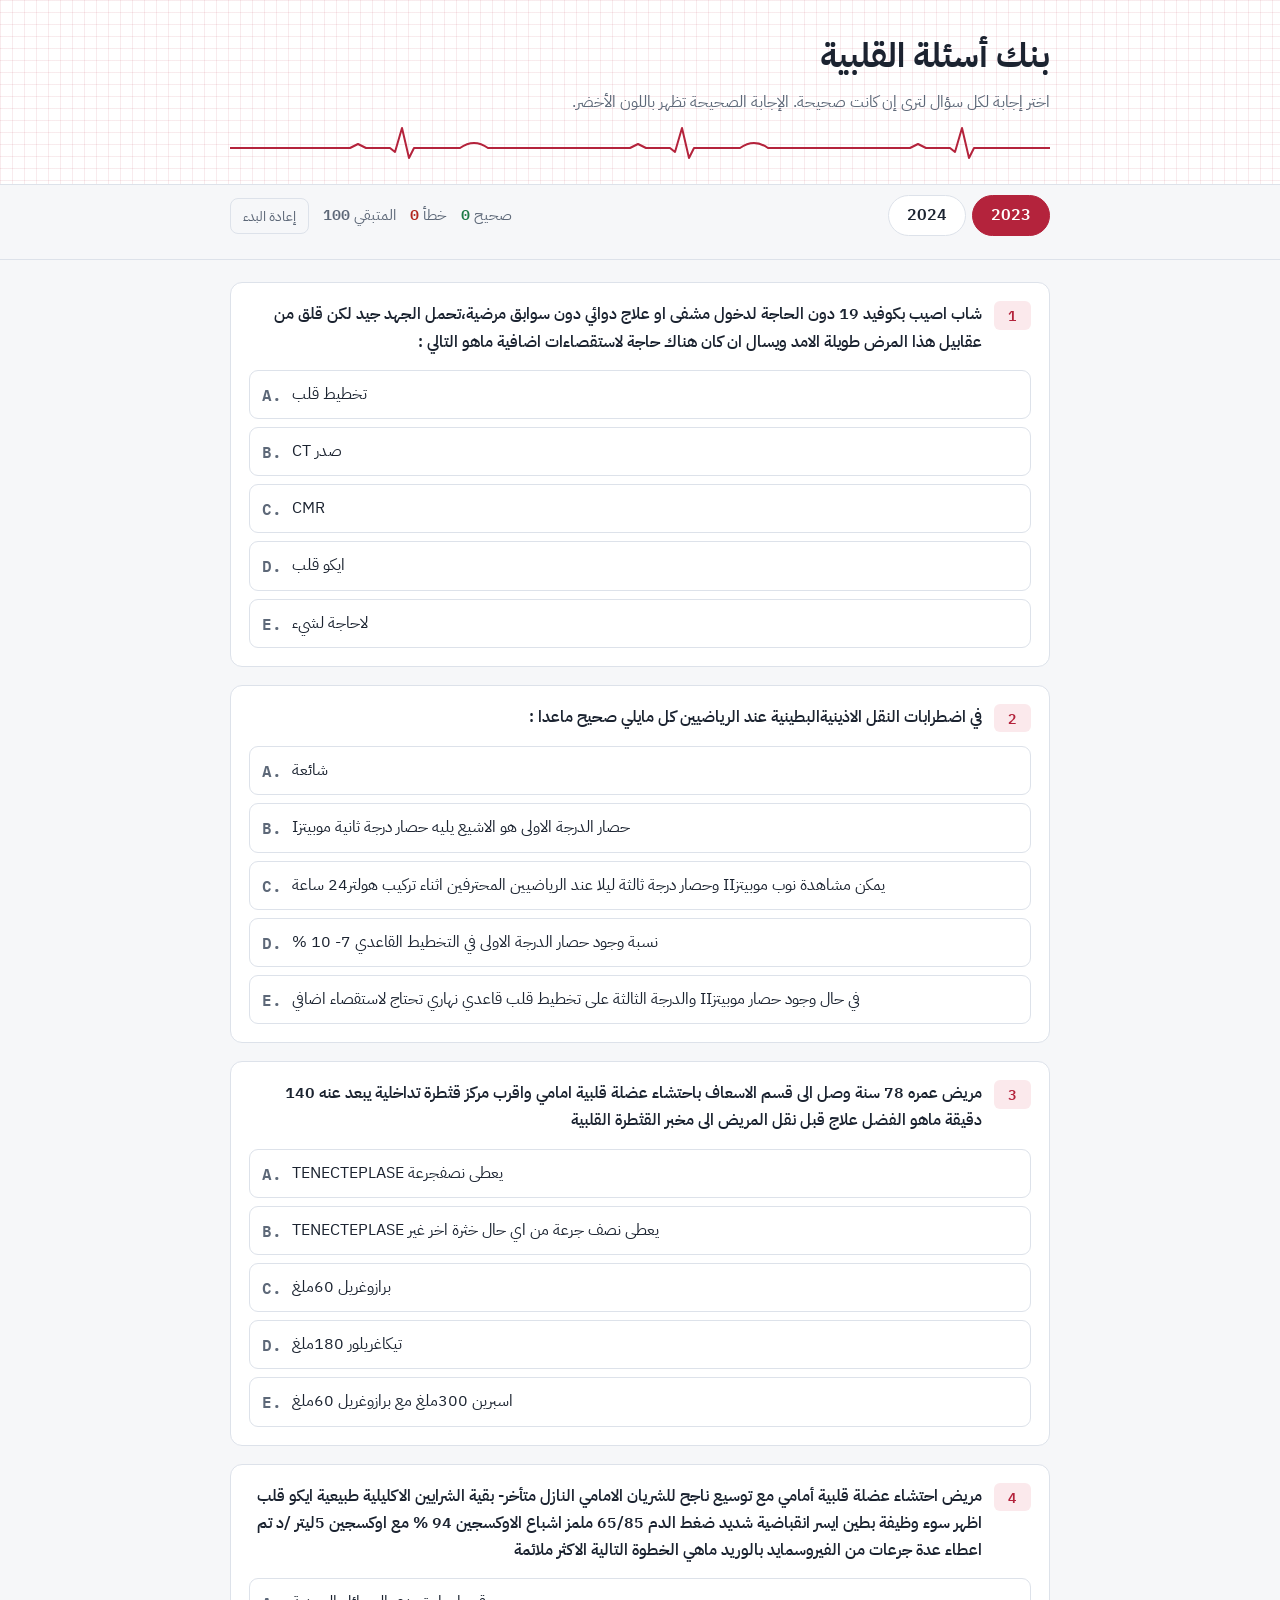
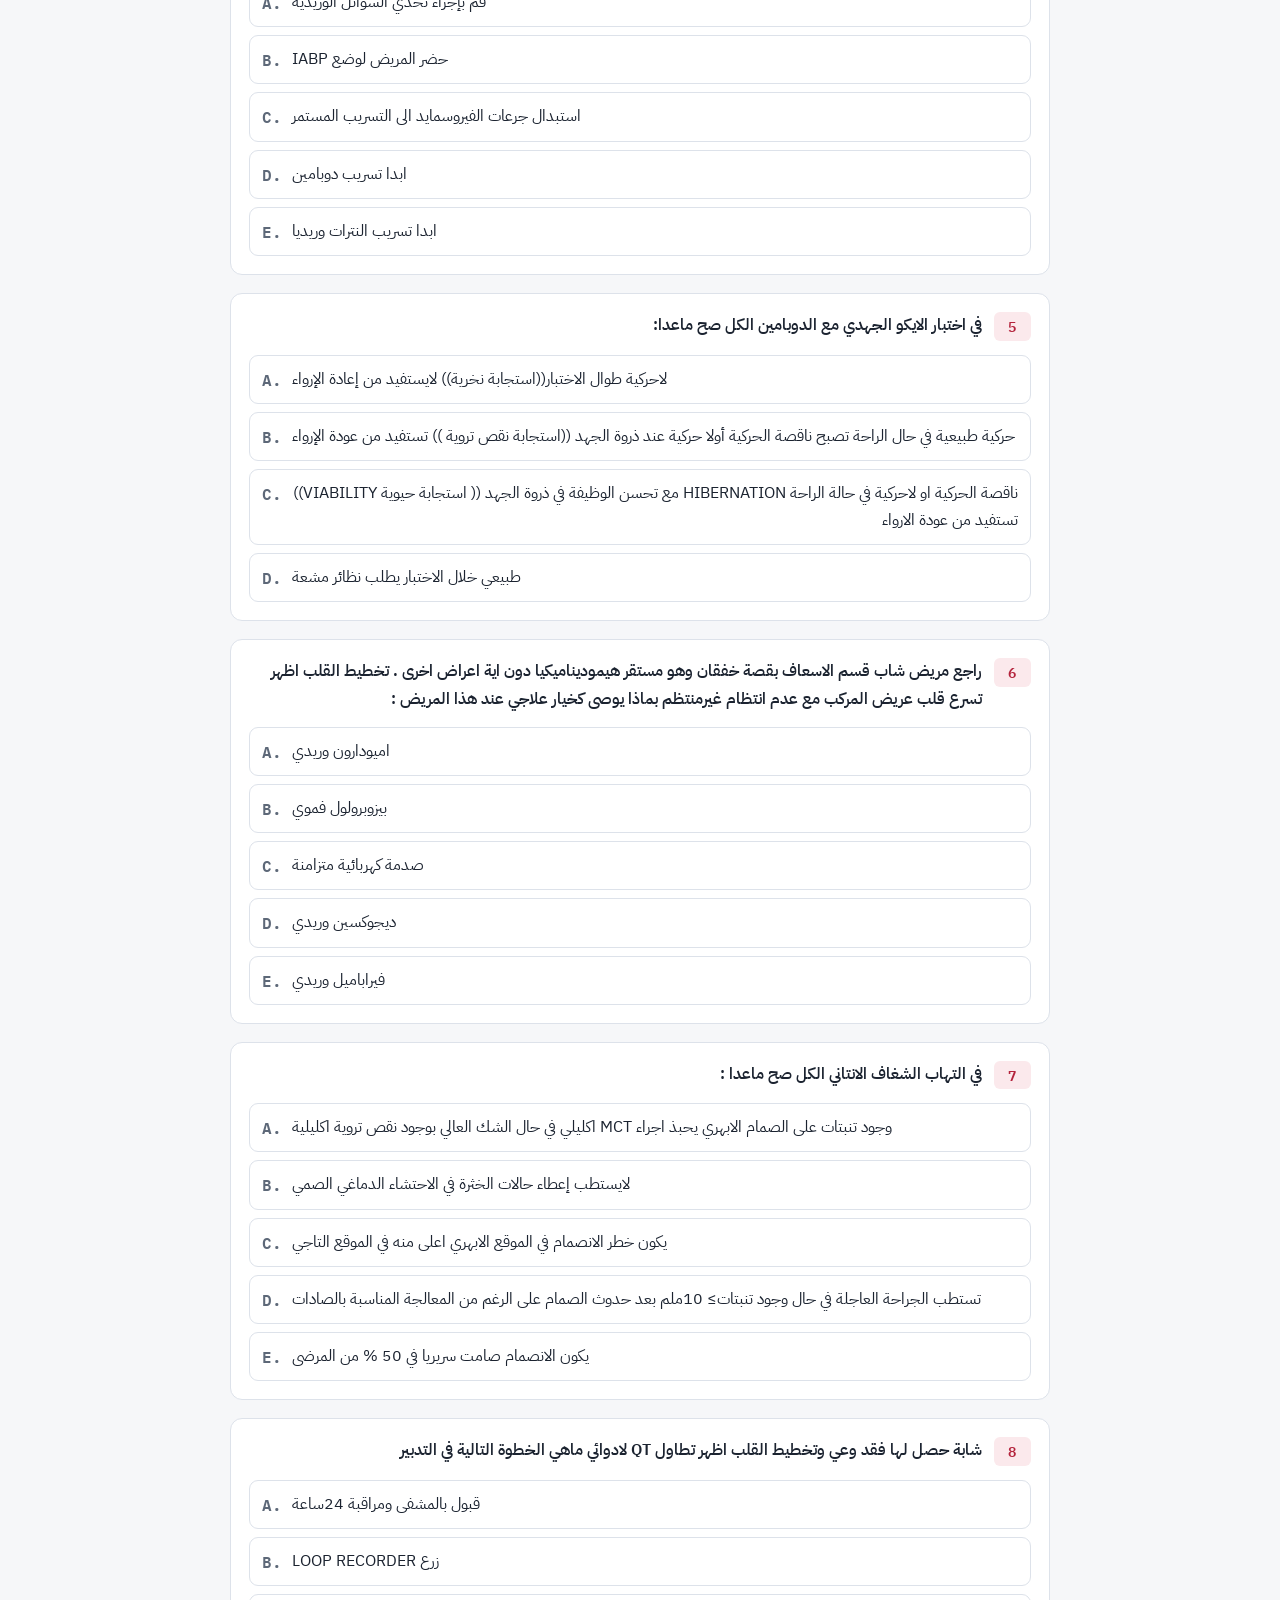
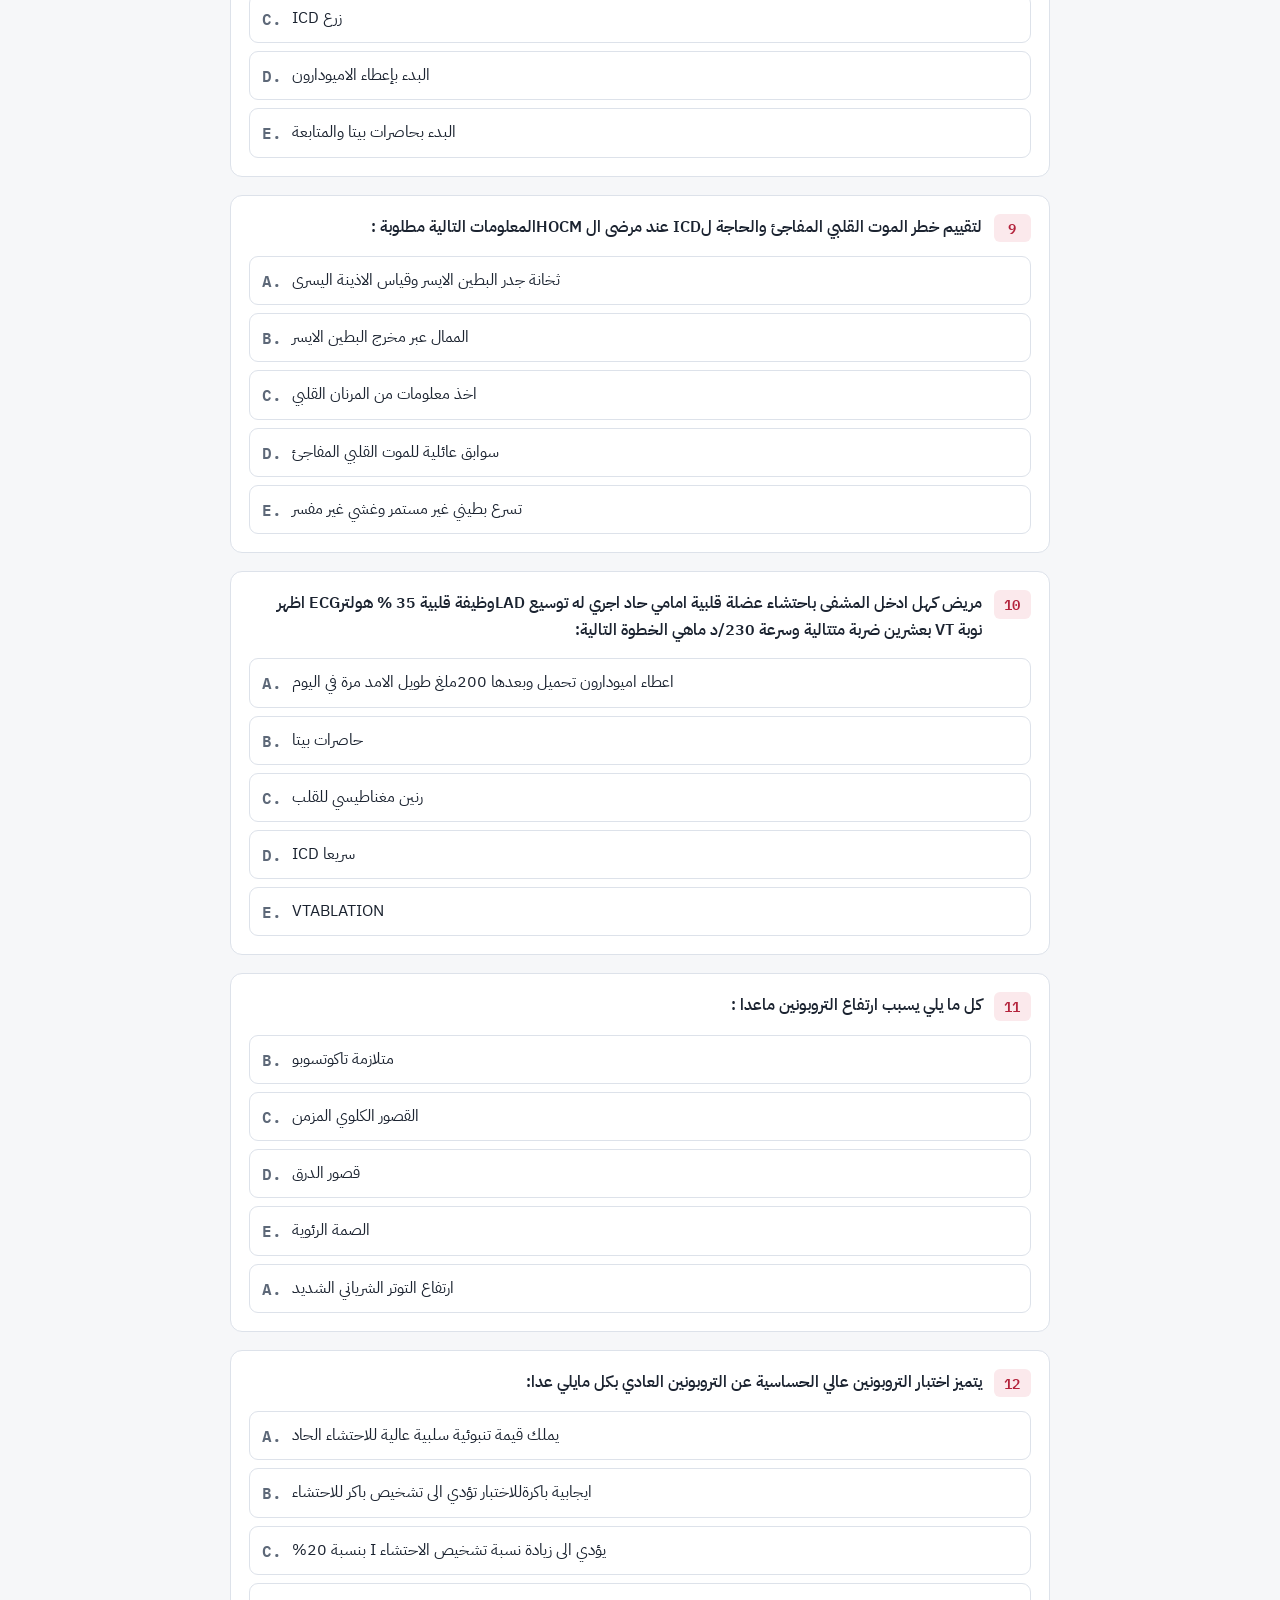
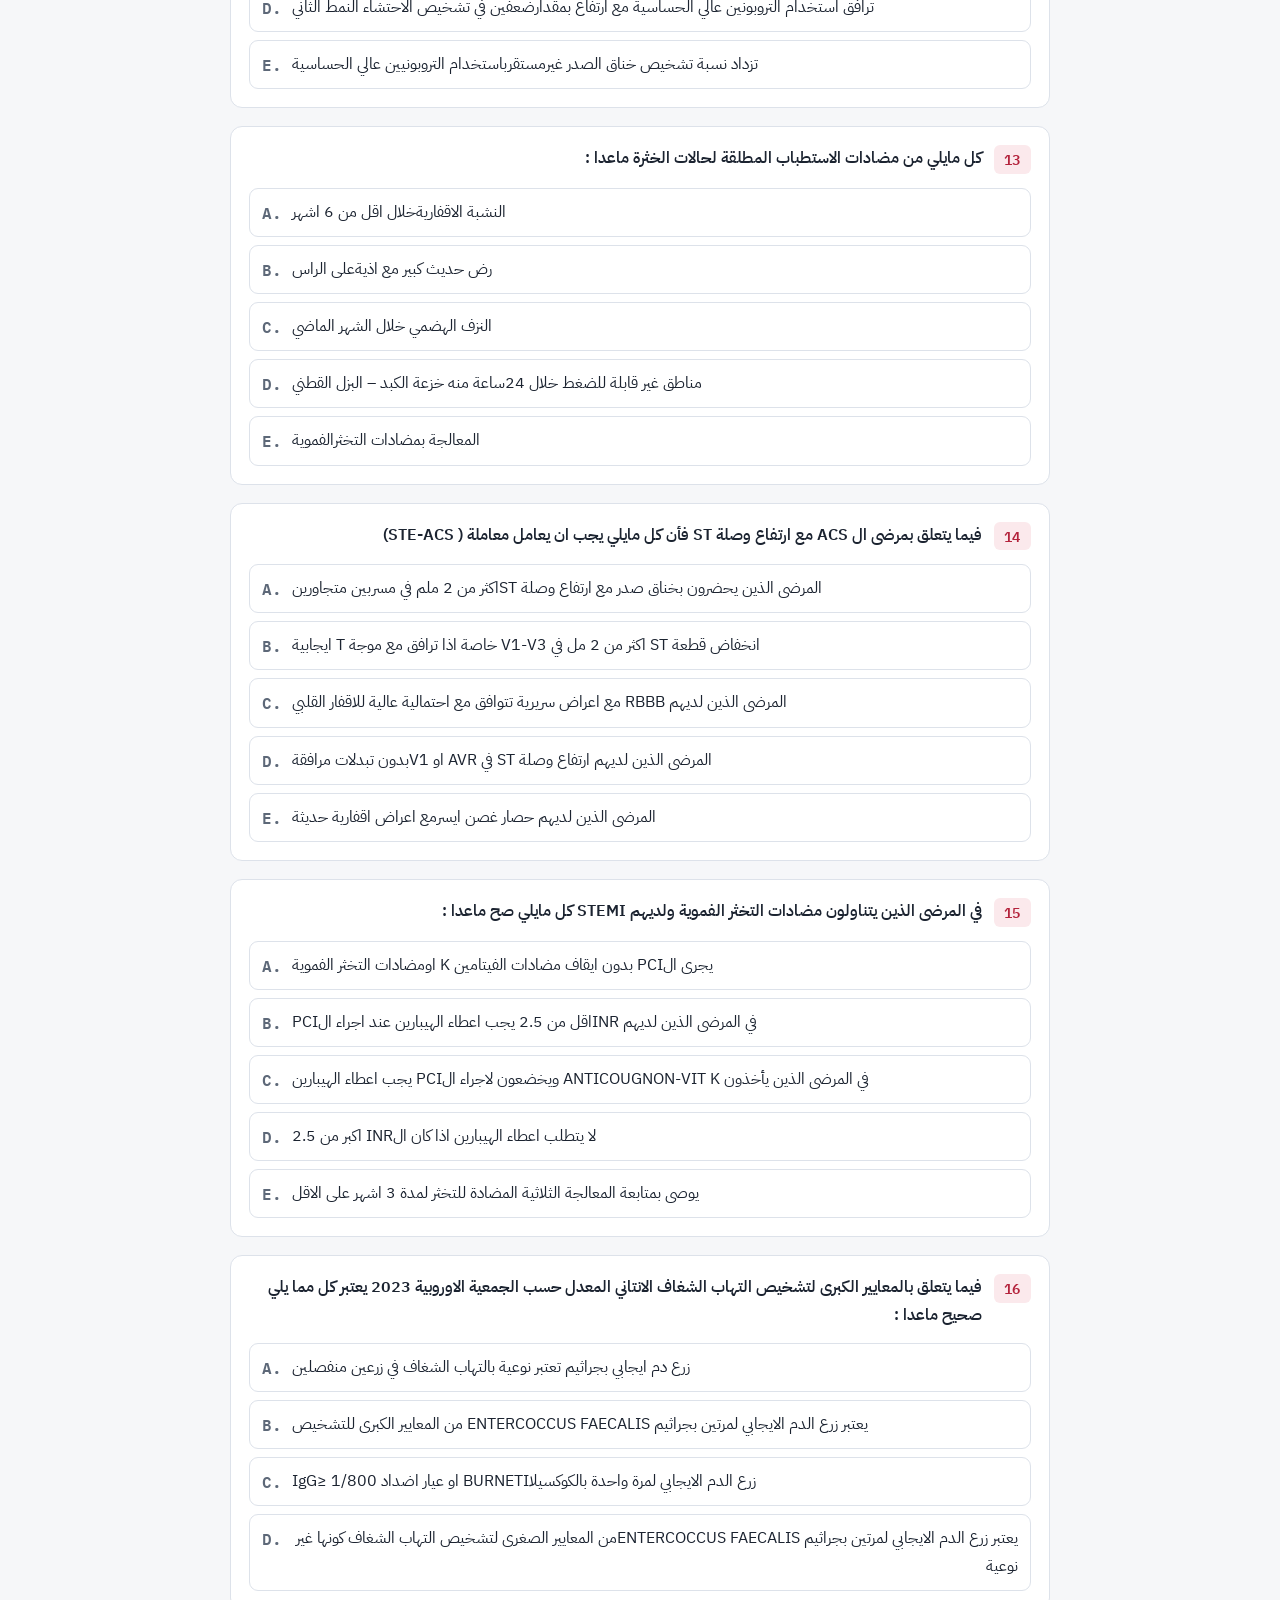
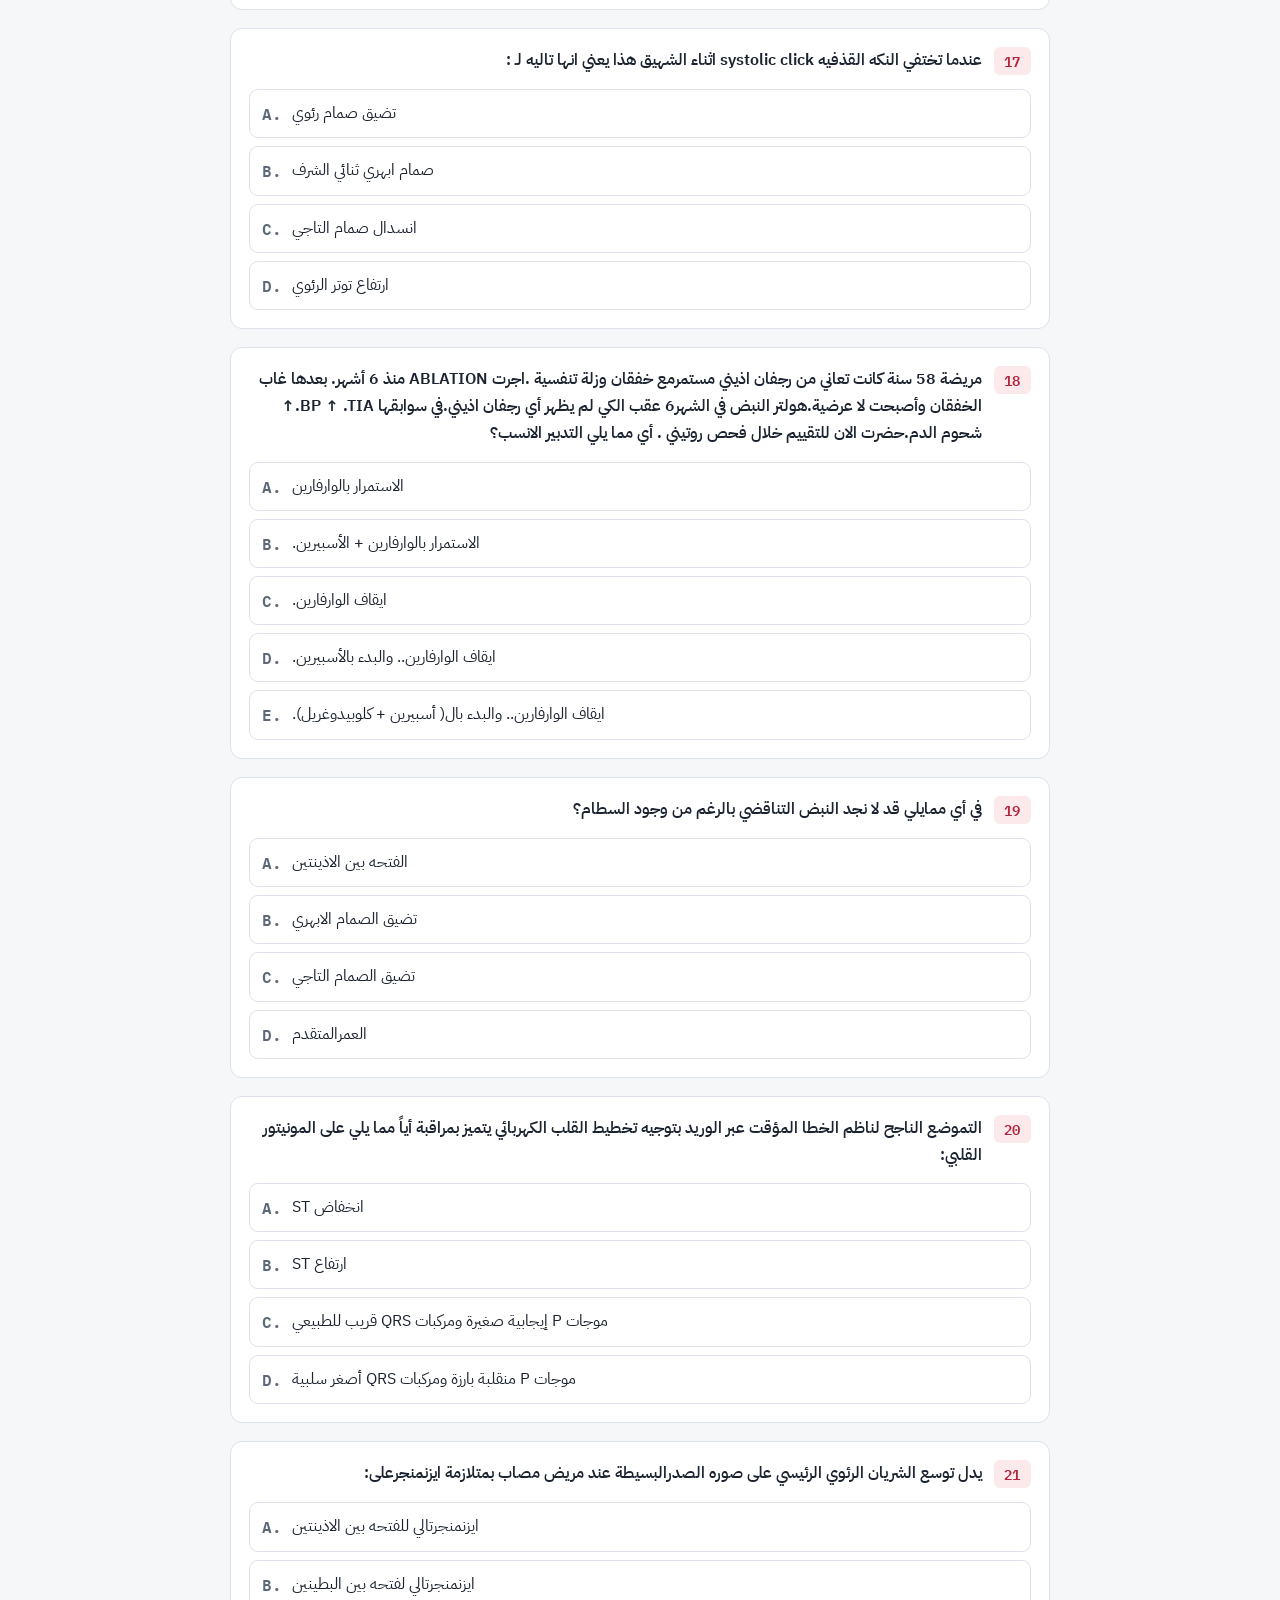
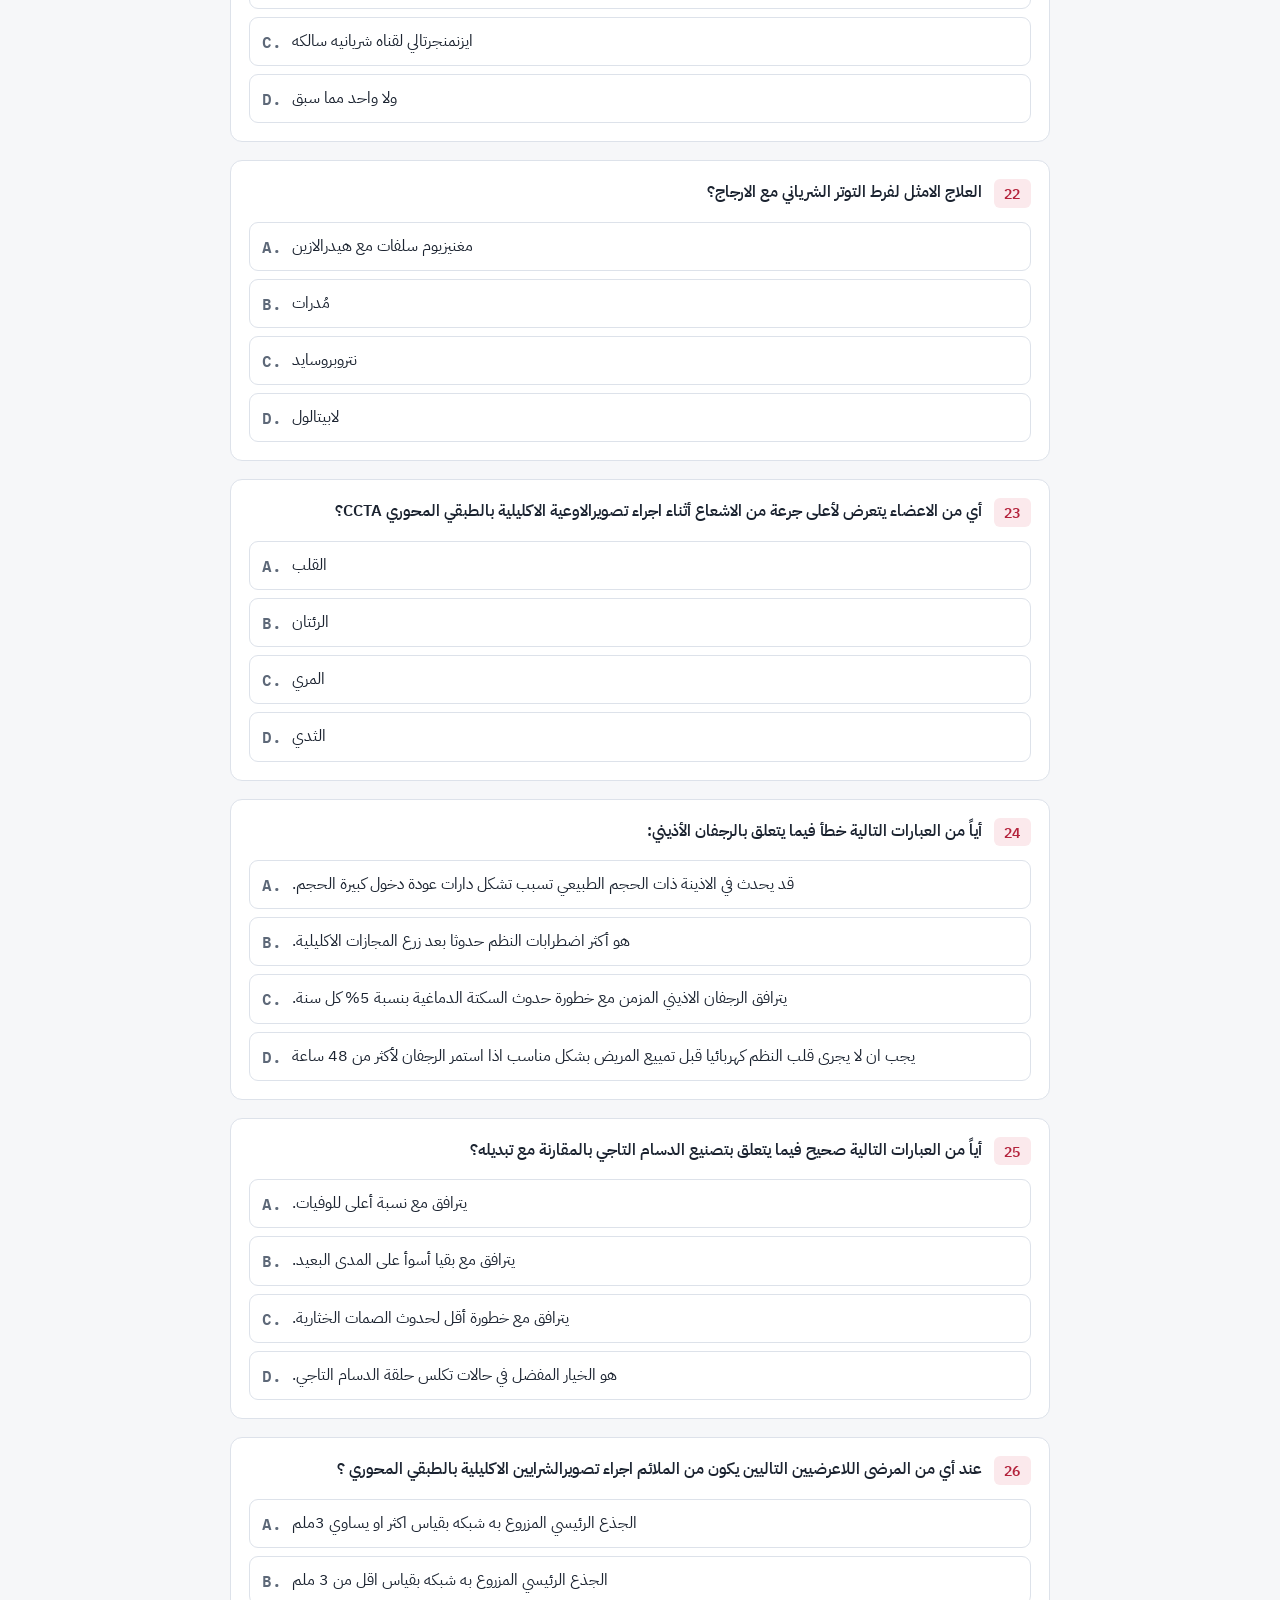
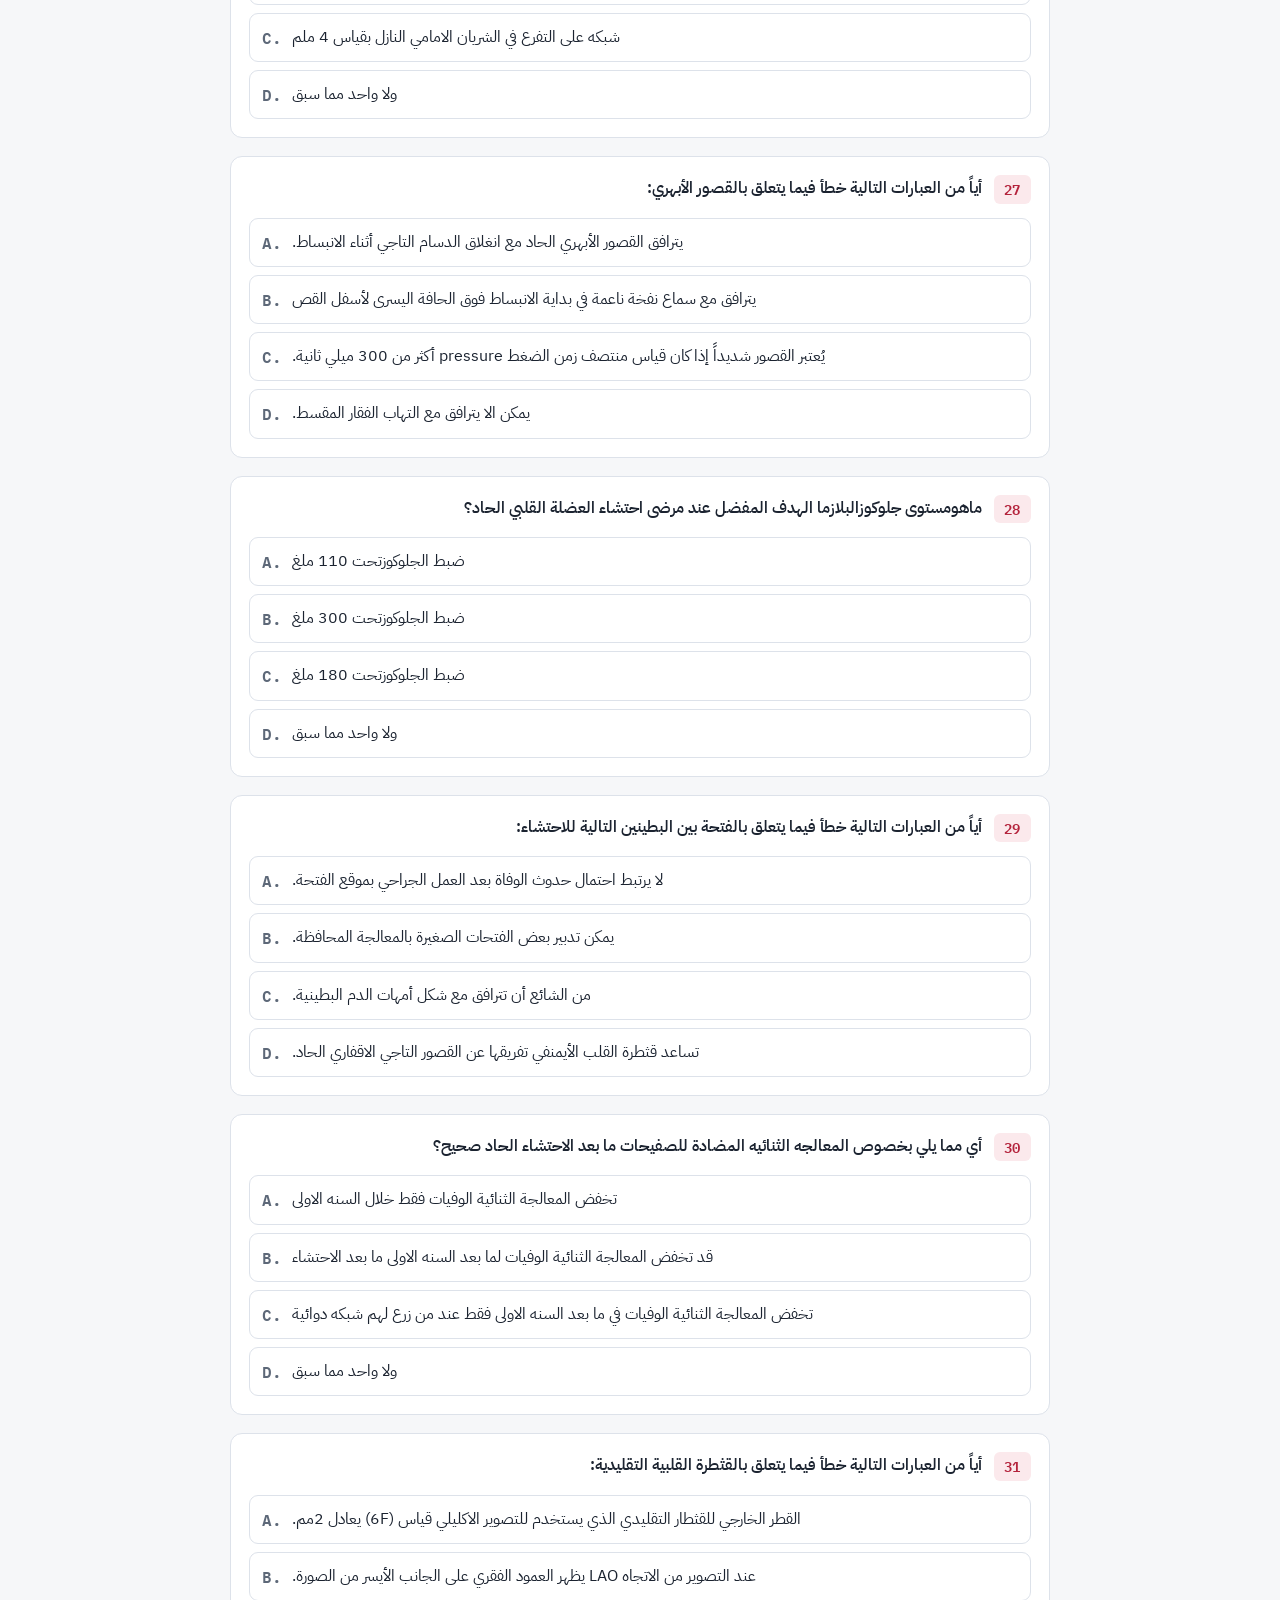
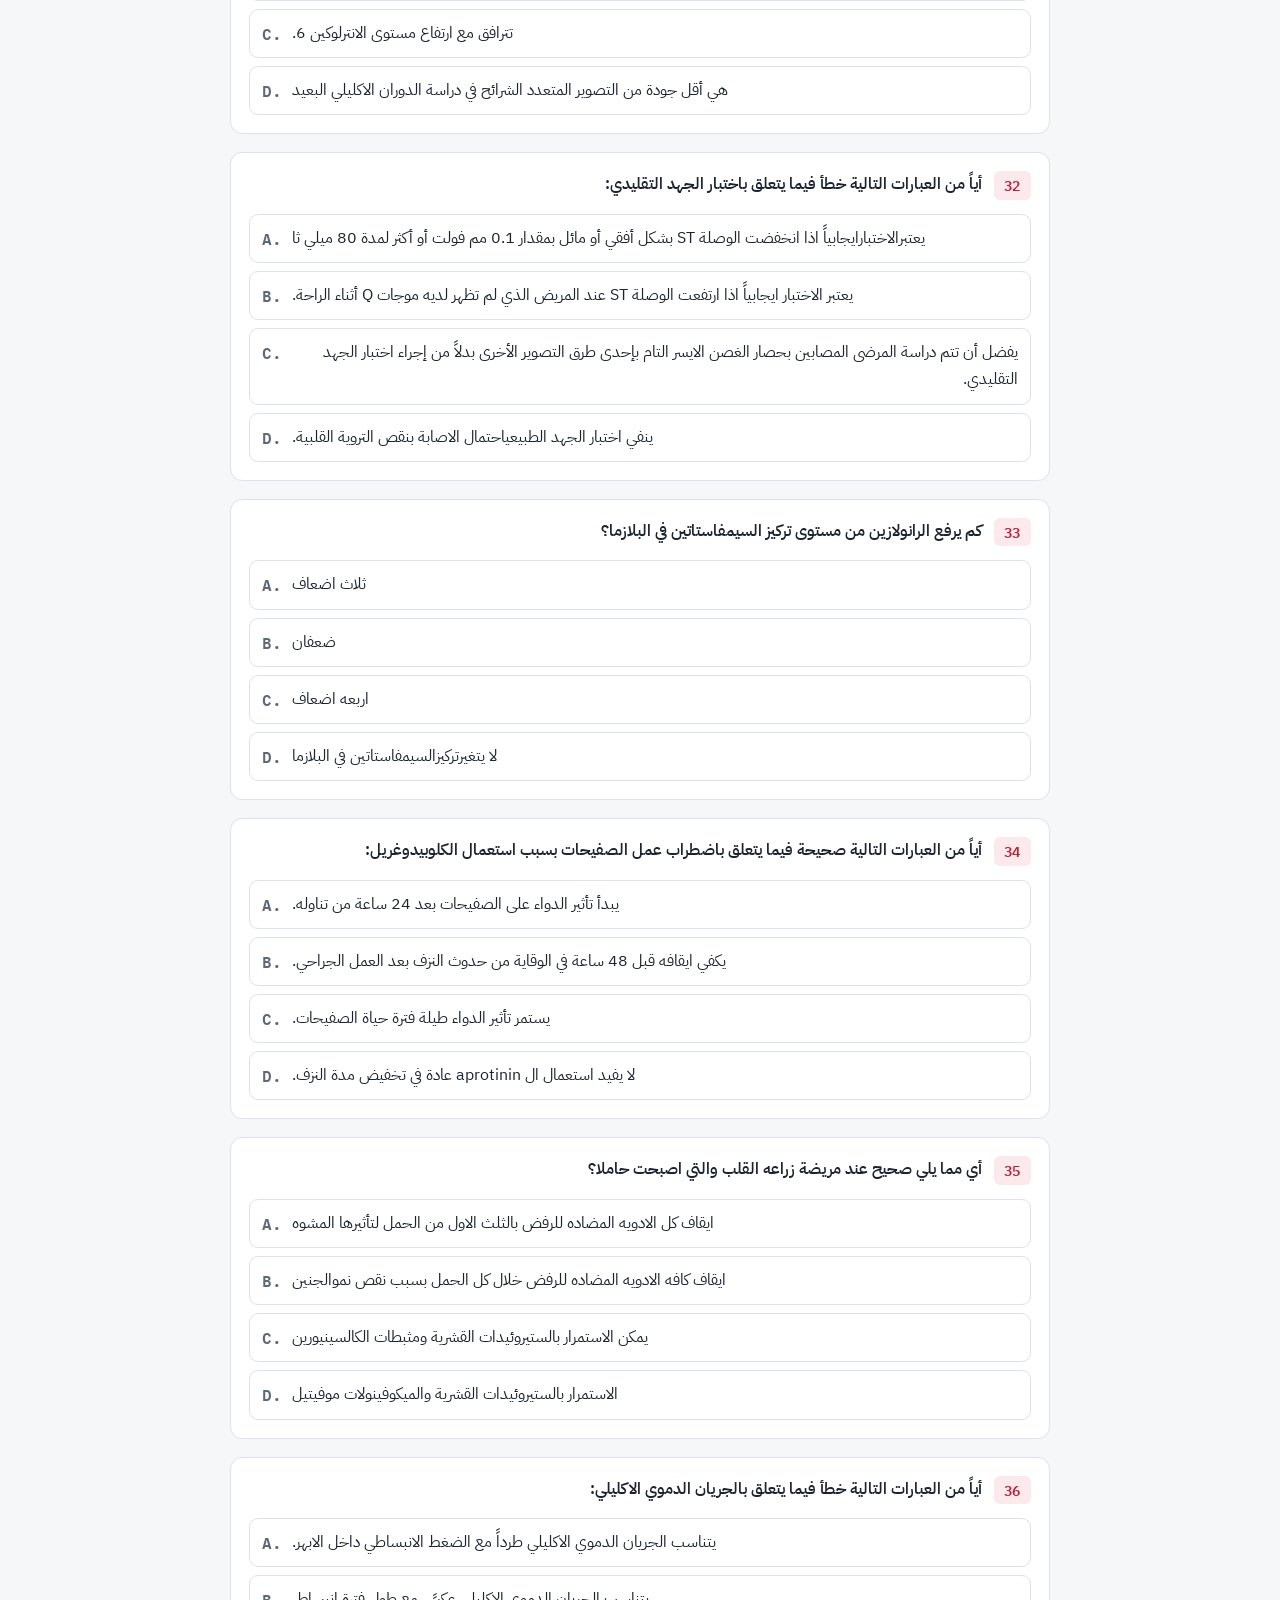
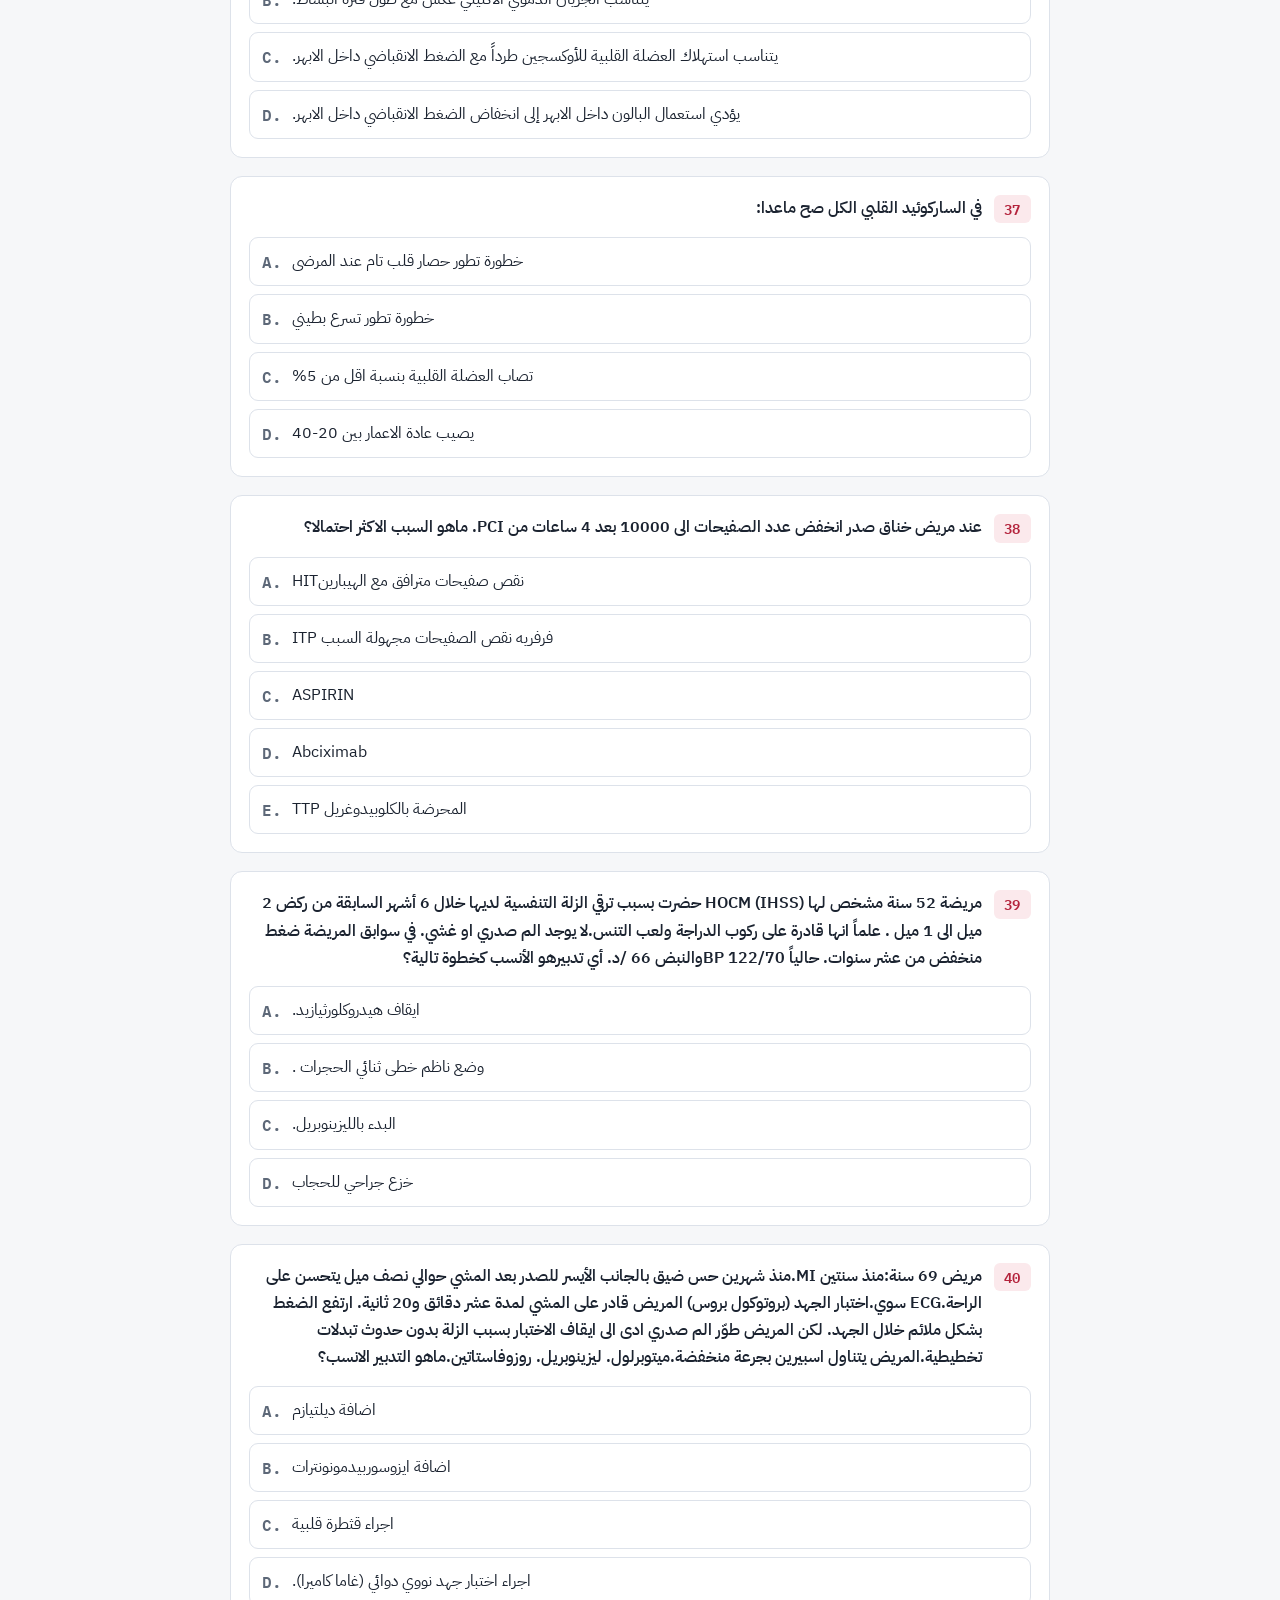
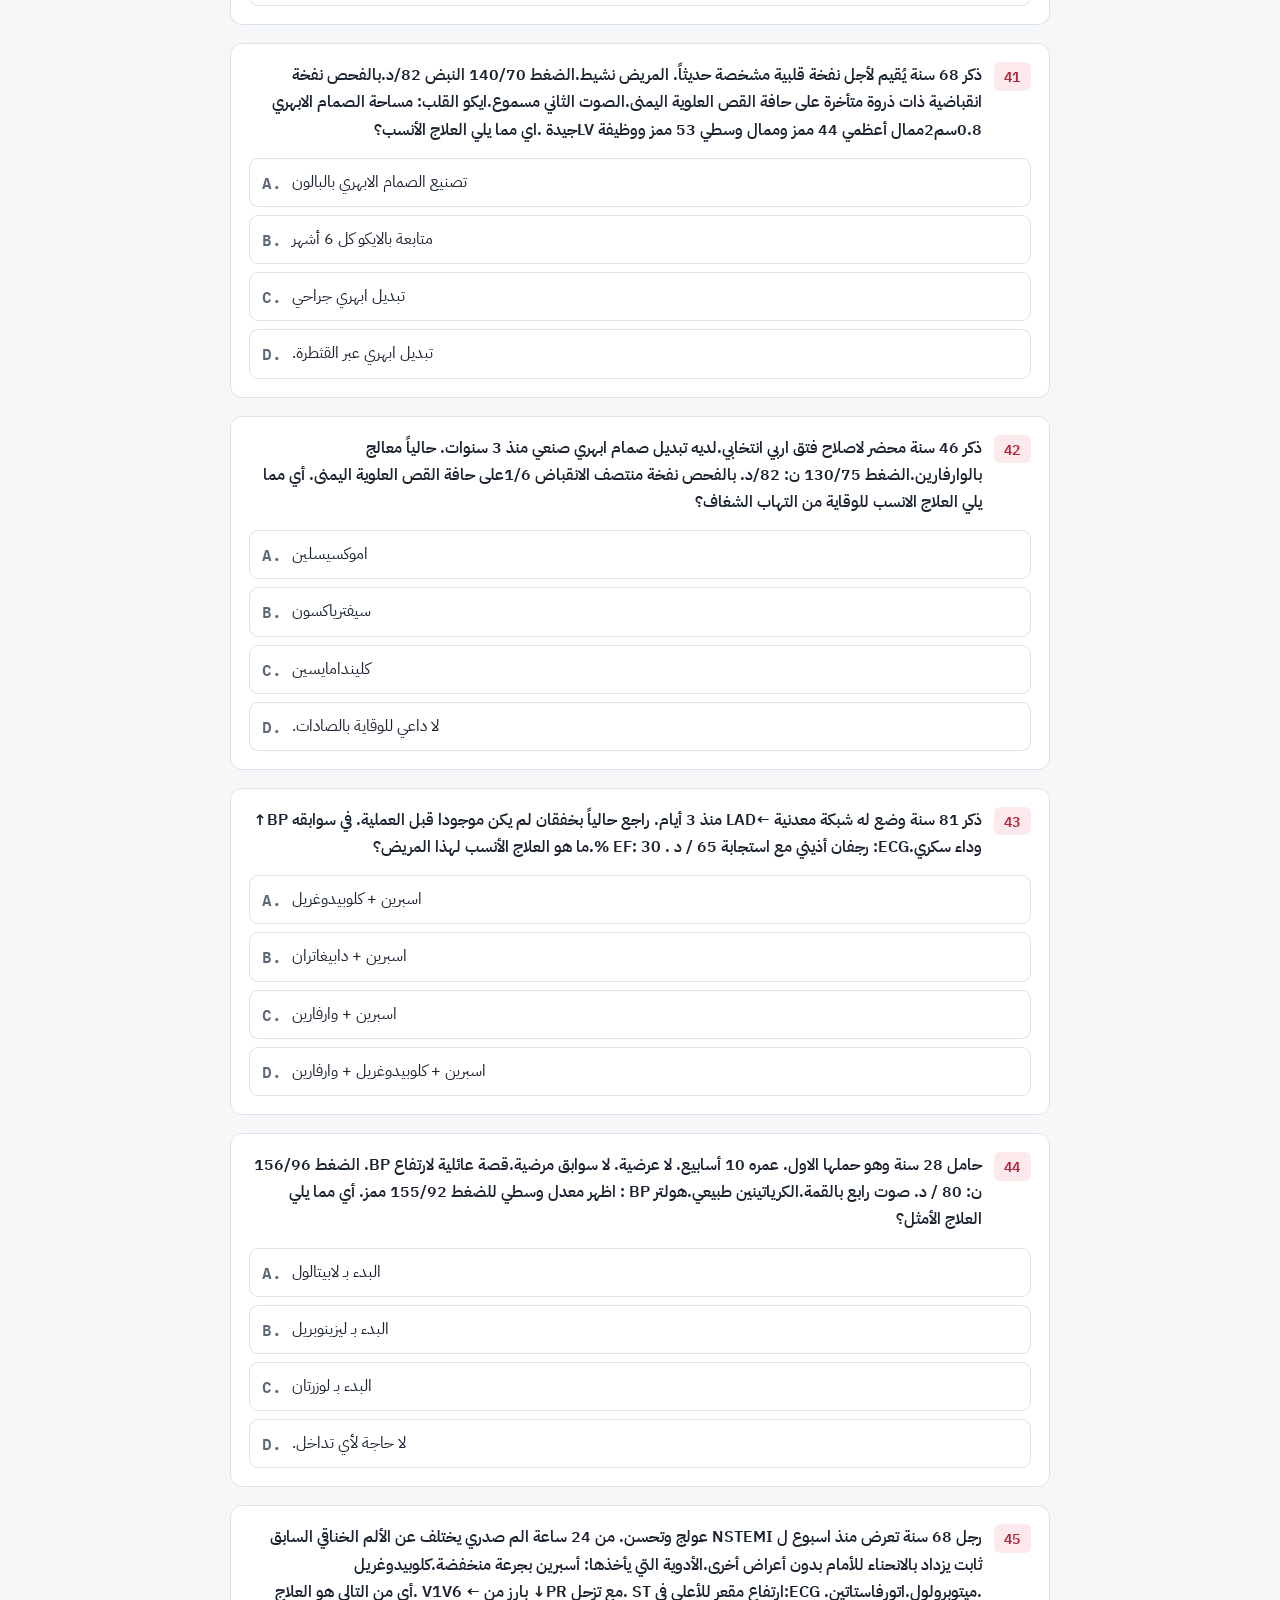
==== frontend/public/tareq/index.html @ 14e6a12e "صفحة مستقلّة: بنك أسئلة القلبية على /tareq Co-Authored-By: Claude Opus 5.5 (1M context) <noreply@ant" ====
<!doctype html>
<html lang="ar" dir="rtl">
<head>
<meta charset="utf-8">
<meta name="viewport" content="width=device-width, initial-scale=1, viewport-fit=cover">
<title>بنك أسئلة القلبية</title>
<link rel="preconnect" href="https://fonts.googleapis.com">
<link rel="preconnect" href="https://fonts.gstatic.com" crossorigin>
<link rel="stylesheet" href="https://fonts.googleapis.com/css2?family=IBM+Plex+Sans+Arabic:wght@400;500;600;700&family=IBM+Plex+Mono:wght@500;600&display=swap">
<style>
/* Layout: single reading column; sticky top bar with year tabs + live score; ECG-paper grid in the header band */
:root {
  --bg: #f6f7f9;
  --surface: #ffffff;
  --ink: #1b2330;
  --muted: #5d6878;
  --line: #dde2ea;
  --accent: #b4233c;          /* ECG trace red */
  --accent-soft: #fbe9ec;
  --grid: rgba(180, 35, 60, .09);
  --ok: #1d7a46;
  --ok-bg: #e3f4ea;
  --ok-line: #57b37f;
  --bad: #b3261e;
  --bad-bg: #fbe5e3;
  --bad-line: #e0786f;
  --hover: #eef1f6;
  --font-ui: "IBM Plex Sans Arabic", "Segoe UI", Tahoma, system-ui, sans-serif;
  --font-num: "IBM Plex Mono", ui-monospace, Consolas, monospace;
}
@media (prefers-color-scheme: dark) {
  :root:not([data-theme="light"]) {
    --bg: #12161d; --surface: #1a2029; --ink: #e6e9ef; --muted: #9aa4b4; --line: #2c3442;
    --accent: #ef6a7f; --accent-soft: #3a1f27; --grid: rgba(239, 106, 127, .08);
    --ok: #7fd9a3; --ok-bg: #173526; --ok-line: #2f8a57;
    --bad: #ff9c94; --bad-bg: #3d1d1c; --bad-line: #a8443c;
    --hover: #222a35; color-scheme: dark;
  }
}
:root[data-theme="dark"] {
  --bg: #12161d; --surface: #1a2029; --ink: #e6e9ef; --muted: #9aa4b4; --line: #2c3442;
  --accent: #ef6a7f; --accent-soft: #3a1f27; --grid: rgba(239, 106, 127, .08);
  --ok: #7fd9a3; --ok-bg: #173526; --ok-line: #2f8a57;
  --bad: #ff9c94; --bad-bg: #3d1d1c; --bad-line: #a8443c;
  --hover: #222a35; color-scheme: dark;
}
* { box-sizing: border-box; }
body {
  background: var(--bg); color: var(--ink); direction: rtl;
  font-family: var(--font-ui); font-size: 16px; line-height: 1.7;
  padding-inline: 16px; padding-block: 0 64px;
}
.wrap { max-width: 820px; margin-inline: auto; }

header.hero {
  margin-inline: -16px; padding: 28px 16px 22px;
  background-color: var(--surface);
  background-image:
    linear-gradient(var(--grid) 1px, transparent 1px),
    linear-gradient(90deg, var(--grid) 1px, transparent 1px);
  background-size: 12px 12px;
  border-bottom: 1px solid var(--line);
}
.hero h1 { margin: 0; font-size: clamp(1.5rem, 4.5vw, 2.1rem); font-weight: 700; text-wrap: balance; }
.hero p { margin: 4px 0 0; color: var(--muted); }
.trace { display: block; width: 100%; max-width: 820px; height: 36px; margin-top: 10px; }
.trace path { fill: none; stroke: var(--accent); stroke-width: 2; stroke-linejoin: round; }

.bar {
  position: sticky; top: env(safe-area-inset-top, 0px); z-index: 5;
  margin-inline: -16px; padding: 10px 16px;
  background: var(--bg); border-bottom: 1px solid var(--line);
}
.bar .wrap { display: flex; flex-wrap: wrap; align-items: center; gap: 10px 16px; }
.tabs { display: flex; gap: 6px; }
.tab {
  font: inherit; font-weight: 600; cursor: pointer;
  padding: 6px 18px; border-radius: 999px;
  border: 1px solid var(--line); background: var(--surface); color: var(--ink);
}
.tab[aria-selected="true"] { background: var(--accent); border-color: var(--accent); color: #fff; }
.score { display: flex; gap: 14px; align-items: center; margin-inline-start: auto; font-size: .95rem; color: var(--muted); }
.score b { font-family: var(--font-num); font-variant-numeric: tabular-nums; font-weight: 600; }
.score .c b { color: var(--ok); }
.score .w b { color: var(--bad); }
.reset {
  font: inherit; font-size: .9rem; cursor: pointer; padding: 5px 12px; border-radius: 8px;
  border: 1px solid var(--line); background: transparent; color: var(--muted);
}
.reset:hover { color: var(--ink); background: var(--hover); }
.progress { height: 3px; background: var(--line); margin-top: 10px; border-radius: 2px; overflow: hidden; }
.progress i { display: block; height: 100%; width: 0; background: var(--accent); transition: width .25s; }

.list { display: flex; flex-direction: column; gap: 18px; margin-top: 22px; }
.q {
  background: var(--surface); border: 1px solid var(--line); border-radius: 12px;
  padding: 18px; min-width: 0;
}
.q-head { display: flex; gap: 12px; align-items: flex-start; }
.num {
  flex: none; font-family: var(--font-num); font-weight: 600; font-size: .9rem;
  min-width: 2.6em; text-align: center; padding: 2px 6px; border-radius: 6px;
  background: var(--accent-soft); color: var(--accent);
}
.stem { margin: 0; font-weight: 600; min-width: 0; white-space: pre-line; overflow-wrap: anywhere; }
.shared { margin: 0 0 10px; font-size: .92rem; color: var(--muted); }
.fig { display: block; width: 100%; max-width: 100%; margin-top: 12px; border-radius: 6px; border: 1px solid var(--line); }
.opts { list-style: none; margin: 14px 0 0; padding: 0; display: flex; flex-direction: column; gap: 8px; }
.opt {
  width: 100%; display: flex; gap: 10px; align-items: flex-start; text-align: start;
  font: inherit; color: var(--ink); cursor: pointer;
  padding: 10px 12px; border-radius: 9px;
  border: 1px solid var(--line); background: transparent;
}
.opt:hover:not(:disabled) { background: var(--hover); }
.opt:focus-visible, .tab:focus-visible, .reset:focus-visible { outline: 2px solid var(--accent); outline-offset: 2px; }
.opt:disabled { cursor: default; }
.opt .l { flex: none; font-family: var(--font-num); font-weight: 600; color: var(--muted); }
.opt .t { min-width: 0; overflow-wrap: anywhere; }
.opt.correct { background: var(--ok-bg); border-color: var(--ok-line); }
.opt.correct .l, .opt.correct .t { color: var(--ok); font-weight: 600; }
.opt.wrong { background: var(--bad-bg); border-color: var(--bad-line); }
.opt.wrong .l, .opt.wrong .t { color: var(--bad); }
.verdict { margin: 10px 0 0; font-weight: 700; display: flex; align-items: center; gap: 10px; flex-wrap: wrap; }
.verdict.ok { color: var(--ok); }
.verdict.bad { color: var(--bad); }
.retry {
  font: inherit; font-size: .85rem; font-weight: 500; cursor: pointer; padding: 2px 10px; border-radius: 6px;
  border: 1px solid var(--line); background: transparent; color: var(--muted);
}
.retry:hover { color: var(--ink); background: var(--hover); }
@media (prefers-reduced-motion: reduce) { .progress i { transition: none; } }
</style>

<style>body{margin:0}[hidden]{display:none!important}img{max-width:100%}</style>
</head>
<body>
<header class="hero">
  <div class="wrap">
    <h1>بنك أسئلة القلبية</h1>
    <p>اختر إجابة لكل سؤال لترى إن كانت صحيحة. الإجابة الصحيحة تظهر باللون الأخضر.</p>
    <svg class="trace" viewBox="0 0 820 36" preserveAspectRatio="none" aria-hidden="true">
      <path d="M0 22 H120 l8 -4 l8 4 H160 l5 4 l7 -24 l7 30 l5 -10 H230 q14 -10 28 0 H400 l8 -4 l8 4 H440 l5 4 l7 -24 l7 30 l5 -10 H510 q14 -10 28 0 H680 l8 -4 l8 4 H720 l5 4 l7 -24 l7 30 l5 -10 H790 H820"/>
    </svg>
  </div>
</header>

<div class="bar">
  <div class="wrap">
    <div class="tabs" role="tablist" id="tabs"></div>
    <div class="score" aria-live="polite">
      <span class="c">صحيح <b id="sc-c">0</b></span>
      <span class="w">خطأ <b id="sc-w">0</b></span>
      <span>المتبقي <b id="sc-r">0</b></span>
      <button class="reset" id="reset" type="button">إعادة البدء</button>
    </div>
  </div>
  <div class="wrap"><div class="progress"><i id="prog"></i></div></div>
</div>

<main class="wrap">
  <div class="list" id="list"></div>
</main>

<script>
document.documentElement.lang = "ar";
document.documentElement.dir = "rtl";
const DATA = {"2023": [{"num": 1, "text": "شاب اصيب بكوفيد 19 دون الحاجة لدخول مشفى او علاج دوائي دون سوابق مرضية،تحمل الجهد جيد لكن قلق من عقابيل هذا المرض طويلة الامد ويسال ان كان هناك حاجة لاستقصاءات اضافية ماهو التالي :", "options": [{"letter": "A", "text": "تخطيط قلب"}, {"letter": "B", "text": "CT صدر"}, {"letter": "C", "text": "CMR"}, {"letter": "D", "text": "ايكو قلب"}, {"letter": "E", "text": "لاحاجة لشيء"}], "answer": "E"}, {"num": 2, "text": "في اضطرابات النقل الاذينيةالبطينية عند الرياضيين كل مايلي صحيح ماعدا :", "options": [{"letter": "A", "text": "شائعة"}, {"letter": "B", "text": "حصار الدرجة الاولى هو الاشيع يليه حصار درجة ثانية موبيتزI"}, {"letter": "C", "text": "يمكن مشاهدة نوب موبيتزII  وحصار درجة ثالثة ليلا عند الرياضيين المحترفين اثناء تركيب هولتر24 ساعة"}, {"letter": "D", "text": "نسبة وجود حصار الدرجة الاولى في التخطيط القاعدي 7- 10 %"}, {"letter": "E", "text": "في حال وجود حصار موبيتزII والدرجة الثالثة على تخطيط قلب قاعدي نهاري تحتاج لاستقصاء اضافي"}], "answer": "C"}, {"num": 3, "text": "مريض عمره 78 سنة وصل الى قسم الاسعاف باحتشاء عضلة قلبية امامي واقرب مركز قثطرة تداخلية يبعد عنه 140 دقيقة  ماهو الفضل علاج قبل نقل المريض الى مخبر القثطرة القلبية", "options": [{"letter": "A", "text": "يعطى نصفجرعة TENECTEPLASE"}, {"letter": "B", "text": "يعطى نصف جرعة من اي حال خثرة اخر غير TENECTEPLASE"}, {"letter": "C", "text": "برازوغريل 60ملغ"}, {"letter": "D", "text": "تيكاغريلور 180ملغ"}, {"letter": "E", "text": "اسبرين 300ملغ مع برازوغريل 60ملغ"}], "answer": "A"}, {"num": 4, "text": "مريض احتشاء عضلة قلبية أمامي مع توسيع ناجح للشريان الامامي النازل متأخر- بقية الشرايين الاكليلية طبيعية ايكو قلب اظهر سوء وظيفة بطين ايسر انقباضية شديد ضغط الدم 65/85 ملمز اشباع الاوكسجين 94 % مع اوكسجين 5ليتر /د تم اعطاء عدة جرعات من الفيروسمايد بالوريد ماهي الخطوة التالية الاكثر ملائمة", "options": [{"letter": "A", "text": "قم بإجراء تحدي السوائل الوريدية"}, {"letter": "B", "text": "حضر المريض لوضع IABP"}, {"letter": "C", "text": "استبدال جرعات الفيروسمايد الى التسريب المستمر"}, {"letter": "D", "text": "ابدا تسريب دوبامين"}, {"letter": "E", "text": "ابدا تسريب النترات وريديا"}], "answer": "D"}, {"num": 5, "text": "في اختبار الايكو الجهدي مع الدوبامين الكل صح ماعدا:", "options": [{"letter": "A", "text": "لاحركية طوال الاختبار((استجابة نخرية))  لايستفيد من إعادة الإرواء"}, {"letter": "B", "text": "حركية طبيعية في حال الراحة تصبح ناقصة الحركية أولا حركية عند ذروة الجهد ((استجابة نقص تروية )) تستفيد من عودة الإرواء"}, {"letter": "C", "text": "ناقصة الحركية او لاحركية في حالة الراحة HIBERNATION مع تحسن الوظيفة في ذروة الجهد (( استجابة حيوية VIABILITY)) تستفيد من عودة الارواء"}, {"letter": "D", "text": "طبيعي خلال الاختبار يطلب نظائر مشعة"}], "answer": "D"}, {"num": 6, "text": "راجع مريض شاب قسم الاسعاف بقصة خفقان وهو مستقر هيموديناميكيا دون اية اعراض اخرى . تخطيط القلب اظهر تسرع قلب عريض المركب مع عدم انتظام غيرمنتظم بماذا يوصى كخيار علاجي عند هذا المريض :", "options": [{"letter": "A", "text": "اميودارون وريدي"}, {"letter": "B", "text": "بيزوبرولول فموي"}, {"letter": "C", "text": "صدمة كهربائية متزامنة"}, {"letter": "D", "text": "ديجوكسين وريدي"}, {"letter": "E", "text": "فيراباميل وريدي"}], "answer": "C"}, {"num": 7, "text": "في التهاب الشغاف الانتاني الكل صح ماعدا :", "options": [{"letter": "A", "text": "وجود تنبتات على الصمام الابهري يحبذ اجراء MCT اكليلي في حال الشك العالي بوجود نقص تروية اكليلية"}, {"letter": "B", "text": "لايستطب إعطاء حالات الخثرة في الاحتشاء الدماغي الصمي"}, {"letter": "C", "text": "يكون خطر الانصمام في الموقع الابهري اعلى منه في الموقع التاجي"}, {"letter": "D", "text": "تستطب الجراحة العاجلة في حال وجود تنبتات≥ 10ملم بعد حدوث الصمام على الرغم من المعالجة المناسبة بالصادات"}, {"letter": "E", "text": "يكون الانصمام صامت سريريا في 50 % من المرضى"}], "answer": "C"}, {"num": 8, "text": "شابة حصل لها فقد وعي وتخطيط القلب اظهر تطاول QT لادوائي ماهي الخطوة التالية في التدبير", "options": [{"letter": "A", "text": "قبول بالمشفى ومراقبة 24ساعة"}, {"letter": "B", "text": "زرع LOOP RECORDER"}, {"letter": "C", "text": "زرع ICD"}, {"letter": "D", "text": "البدء بإعطاء الاميودارون"}, {"letter": "E", "text": "البدء بحاصرات بيتا والمتابعة"}], "answer": "E"}, {"num": 9, "text": "لتقييم خطر الموت القلبي المفاجئ والحاجة لICD عند مرضى ال HOCMالمعلومات التالية مطلوبة :", "options": [{"letter": "A", "text": "ثخانة جدر البطين الايسر وقياس الاذينة اليسرى"}, {"letter": "B", "text": "الممال عبر مخرج البطين الايسر"}, {"letter": "C", "text": "اخذ معلومات من المرنان القلبي"}, {"letter": "D", "text": "سوابق عائلية للموت القلبي المفاجئ"}, {"letter": "E", "text": "تسرع بطيني غير مستمر وغشي غير مفسر"}], "answer": "C"}, {"num": 10, "text": "مريض كهل ادخل المشفى باحتشاء عضلة قلبية امامي حاد اجري له توسيع LADوظيفة قلبية 35 % هولترECG اظهر نوبة VT بعشرين ضربة متتالية وسرعة 230/د  ماهي الخطوة التالية:", "options": [{"letter": "A", "text": "اعطاء اميودارون تحميل وبعدها 200ملغ طويل الامد مرة في اليوم"}, {"letter": "B", "text": "حاصرات بيتا"}, {"letter": "C", "text": "رنين مغناطيسي للقلب"}, {"letter": "D", "text": "ICD سريعا"}, {"letter": "E", "text": "VTABLATION"}], "answer": "B"}, {"num": 11, "text": "كل ما يلي يسبب ارتفاع التروبونين ماعدا :", "options": [{"letter": "B", "text": "متلازمة تاكوتسوبو"}, {"letter": "C", "text": "القصور الكلوي المزمن"}, {"letter": "D", "text": "قصور الدرق"}, {"letter": "E", "text": "الصمة الرئوية"}, {"letter": "A", "text": "ارتفاع التوتر الشرياني الشديد"}], "answer": "D"}, {"num": 12, "text": "يتميز اختبار التروبونين عالي الحساسية عن التروبونين العادي بكل مايلي عدا:", "options": [{"letter": "A", "text": "يملك قيمة تنبوئية سلبية عالية للاحتشاء الحاد"}, {"letter": "B", "text": "ايجابية باكرةللاختبار تؤدي الى تشخيص باكر للاحتشاء"}, {"letter": "C", "text": "يؤدي الى زيادة نسبة تشخيص الاحتشاء I بنسبة 20%"}, {"letter": "D", "text": "ترافق استخدام التروبونين عالي الحساسية مع ارتفاع بمقدارضعفين  في تشخيص الاحتشاء النمط الثاني"}, {"letter": "E", "text": "تزداد نسبة تشخيص خناق الصدر غيرمستقرباستخدام التروبونيين عالي الحساسية"}], "answer": "E"}, {"num": 13, "text": "كل مايلي من مضادات الاستطباب المطلقة لحالات الخثرة ماعدا :", "options": [{"letter": "A", "text": "النشبة الاقفاريةخلال اقل من 6 اشهر"}, {"letter": "B", "text": "رض حديث كبير مع اذيةعلى الراس"}, {"letter": "C", "text": "النزف الهضمي خلال الشهر الماضي"}, {"letter": "D", "text": "مناطق غير قابلة للضغط خلال 24ساعة منه خزعة الكبد – البزل القطني"}, {"letter": "E", "text": "المعالجة بمضادات التخثرالفموية"}], "answer": "E"}, {"num": 14, "text": "فيما يتعلق بمرضى ال ACS مع ارتفاع وصلة ST فأن كل مايلي يجب ان يعامل معاملة ( STE-ACS)", "options": [{"letter": "A", "text": "المرضى الذين يحضرون بخناق صدر مع ارتفاع وصلة STاكثر من 2 ملم في مسربين متجاورين"}, {"letter": "B", "text": "انخفاض قطعة ST اكثر من 2 مل في V1-V3  خاصة اذا ترافق مع موجة T ايجابية"}, {"letter": "C", "text": "المرضى الذين لديهم RBBB مع اعراض سريرية تتوافق مع احتمالية عالية للاقفار القلبي"}, {"letter": "D", "text": "المرضى الذين لديهم ارتفاع وصلة ST في AVR او V1بدون تبدلات مرافقة"}, {"letter": "E", "text": "المرضى الذين لديهم حصار غصن ايسرمع اعراض اقفارية حديثة"}], "answer": "D"}, {"num": 15, "text": "في المرضى الذين يتناولون مضادات التخثر الفموية ولديهم STEMI كل مايلي صح ماعدا :", "options": [{"letter": "A", "text": "يجرى الPCI بدون ايقاف مضادات الفيتامين K اومضادات التخثر الفموية"}, {"letter": "B", "text": "في المرضى الذين لديهم INRاقل من 2.5 يجب اعطاء الهيبارين عند اجراء الPCI"}, {"letter": "C", "text": "في المرضى الذين يأخذون ANTICOUGNON-VIT K ويخضعون لاجراء الPCI يجب اعطاء الهيبارين"}, {"letter": "D", "text": "لا يتطلب اعطاء الهيبارين اذا كان الINR اكبر من 2.5"}, {"letter": "E", "text": "يوصى بمتابعة المعالجة الثلاثية المضادة للتخثر لمدة 3 اشهر على الاقل"}], "answer": "E"}, {"num": 16, "text": "فيما يتعلق بالمعايير الكبرى لتشخيص التهاب الشغاف الانتاني المعدل حسب الجمعية الاوروبية 2023 يعتبر كل مما يلي صحيح ماعدا :", "options": [{"letter": "A", "text": "زرع دم ايجابي بجراثيم تعتبر نوعية بالتهاب الشغاف في زرعين منفصلين"}, {"letter": "B", "text": "يعتبر زرع الدم الايجابي لمرتين بجراثيم ENTERCOCCUS FAECALIS من المعايير الكبرى للتشخيص"}, {"letter": "C", "text": "زرع الدم الايجابي لمرة واحدة بالكوكسيلاBURNETI او عيار اضداد IgG≥ 1/800"}, {"letter": "D", "text": "يعتبر زرع الدم الايجابي لمرتين بجراثيم ENTERCOCCUS FAECALISمن المعايير الصغرى لتشخيص التهاب الشغاف كونها غير نوعية"}], "answer": "D"}, {"num": 17, "text": "عندما تختفي النكه القذفيه systolic click اثناء الشهيق هذا يعني انها تاليه لـ :", "options": [{"letter": "A", "text": "تضيق صمام رئوي"}, {"letter": "B", "text": "صمام ابهري ثنائي الشرف"}, {"letter": "C", "text": "انسدال صمام التاجي"}, {"letter": "D", "text": "ارتفاع توتر الرئوي"}], "answer": "A"}, {"num": 18, "text": "مريضة 58 سنة كانت تعاني من رجفان اذيني مستمرمع خفقان وزلة تنفسية .اجرت ABLATION منذ 6 أشهر. بعدها غاب الخفقان وأصبحت لا عرضية.هولتر النبض في الشهر6 عقب الكي لم يظهر أي رجفان اذيني.في سوابقها BP ↑ .TIA.↑ شحوم الدم.حضرت الان للتقييم خلال فحص روتيني . أي مما يلي التدبير الانسب؟", "options": [{"letter": "A", "text": "الاستمرار بالوارفارين"}, {"letter": "B", "text": "الاستمرار بالوارفارين + الأسبيرين."}, {"letter": "C", "text": "ايقاف الوارفارين."}, {"letter": "D", "text": "ايقاف الوارفارين.. والبدء بالأسبيرين."}, {"letter": "E", "text": "ايقاف الوارفارين.. والبدء بال( أسبيرين + كلوبيدوغريل)."}], "answer": "A"}, {"num": 19, "text": "في أي ممايلي قد لا نجد النبض التناقضي بالرغم من وجود السطام؟", "options": [{"letter": "A", "text": "الفتحه بين الاذينتين"}, {"letter": "B", "text": "تضيق الصمام الابهري"}, {"letter": "C", "text": "تضيق الصمام التاجي"}, {"letter": "D", "text": "العمرالمتقدم"}], "answer": "A"}, {"num": 20, "text": "التموضع الناجح لناظم الخطا المؤقت عبر الوريد بتوجيه تخطيط القلب الكهربائي يتميز بمراقبة أياً مما يلي على المونيتور القلبي:", "options": [{"letter": "A", "text": "انخفاض ST"}, {"letter": "B", "text": "ارتفاع ST"}, {"letter": "C", "text": "موجات P إيجابية صغيرة ومركبات QRS قريب للطبيعي"}, {"letter": "D", "text": "موجات P منقلبة بارزة ومركبات QRS أصغر سلبية"}], "answer": "B"}, {"num": 21, "text": "يدل توسع الشريان الرئوي الرئيسي على صوره الصدرالبسيطة عند مريض مصاب بمتلازمة ايزنمنجرعلى:", "options": [{"letter": "A", "text": "ايزنمنجرتالي للفتحه بين الاذينتين"}, {"letter": "B", "text": "ايزنمنجرتالي لفتحه بين البطينين"}, {"letter": "C", "text": "ايزنمنجرتالي لقناه شريانيه سالكه"}, {"letter": "D", "text": "ولا واحد مما سبق"}], "answer": "A"}, {"num": 22, "text": "العلاج الامثل لفرط التوتر الشرياني مع الارجاج؟", "options": [{"letter": "A", "text": "مغنيزيوم سلفات مع هيدرالازين"}, {"letter": "B", "text": "مُدرات"}, {"letter": "C", "text": "نتروبروسايد"}, {"letter": "D", "text": "لابيتالول"}], "answer": "D"}, {"num": 23, "text": "أي من الاعضاء يتعرض لأعلى جرعة من الاشعاع أثناء اجراء تصويرالاوعية الاكليلية بالطبقي المحوري CCTA؟", "options": [{"letter": "A", "text": "القلب"}, {"letter": "B", "text": "الرئتان"}, {"letter": "C", "text": "المري"}, {"letter": "D", "text": "الثدي"}], "answer": "D"}, {"num": 24, "text": "أياً من العبارات التالية خطأ فيما يتعلق بالرجفان الأذيني:", "options": [{"letter": "A", "text": "قد يحدث في الاذينة ذات الحجم الطبيعي تسبب تشكل دارات عودة دخول كبيرة الحجم."}, {"letter": "B", "text": "هو أكثر اضطرابات النظم حدوثا بعد زرع المجازات الاكليلية."}, {"letter": "C", "text": "يترافق الرجفان الاذيني المزمن مع خطورة حدوث السكتة الدماغية بنسبة 5% كل سنة."}, {"letter": "D", "text": "يجب ان لا يجرى قلب النظم كهربائيا قبل تمييع المريض بشكل مناسب اذا استمر الرجفان لأكثر من 48 ساعة"}], "answer": "A"}, {"num": 25, "text": "أياً من العبارات التالية صحيح فيما يتعلق بتصنيع الدسام التاجي بالمقارنة مع تبديله؟", "options": [{"letter": "A", "text": "يترافق مع نسبة أعلى للوفيات."}, {"letter": "B", "text": "يترافق مع بقيا أسوأ على المدى البعيد."}, {"letter": "C", "text": "يترافق مع خطورة أقل لحدوث الصمات الخثارية."}, {"letter": "D", "text": "هو الخيار المفضل في حالات تكلس حلقة الدسام التاجي."}], "answer": "C"}, {"num": 26, "text": "عند أي من المرضى اللاعرضيين التاليين يكون من الملائم اجراء تصويرالشرايين الاكليلية بالطبقي المحوري ؟", "options": [{"letter": "A", "text": "الجذع الرئيسي المزروع به شبكه بقياس اكثر او يساوي 3ملم"}, {"letter": "B", "text": "الجذع الرئيسي المزروع به شبكه بقياس اقل من 3 ملم"}, {"letter": "C", "text": "شبكه على التفرع في الشريان الامامي النازل بقياس 4 ملم"}, {"letter": "D", "text": "ولا واحد مما سبق"}], "answer": "A"}, {"num": 27, "text": "أياً من العبارات التالية خطأ فيما يتعلق بالقصور الأبهري:", "options": [{"letter": "A", "text": "يترافق القصور الأبهري الحاد مع انغلاق الدسام التاجي أثناء الانبساط."}, {"letter": "B", "text": "يترافق مع سماع نفخة ناعمة في بداية الانبساط فوق الحافة اليسرى لأسفل القص"}, {"letter": "C", "text": "يُعتبر القصور شديداً إذا كان قياس منتصف زمن الضغط pressure أكثر من 300 ميلي ثانية."}, {"letter": "D", "text": "يمكن الا يترافق مع التهاب الفقار المقسط."}], "answer": "C"}, {"num": 28, "text": "ماهومستوى جلوكوزالبلازما الهدف المفضل عند مرضى احتشاء العضلة القلبي الحاد؟", "options": [{"letter": "A", "text": "ضبط الجلوكوزتحت 110 ملغ"}, {"letter": "B", "text": "ضبط الجلوكوزتحت 300 ملغ"}, {"letter": "C", "text": "ضبط الجلوكوزتحت 180 ملغ"}, {"letter": "D", "text": "ولا واحد مما سبق"}], "answer": "C"}, {"num": 29, "text": "أياً من العبارات التالية خطأ فيما يتعلق بالفتحة بين البطينين التالية للاحتشاء:", "options": [{"letter": "A", "text": "لا يرتبط احتمال حدوث الوفاة بعد العمل الجراحي بموقع الفتحة."}, {"letter": "B", "text": "يمكن تدبير بعض الفتحات الصغيرة بالمعالجة المحافظة."}, {"letter": "C", "text": "من الشائع أن تترافق مع شكل أمهات الدم البطينية."}, {"letter": "D", "text": "تساعد قثطرة القلب الأيمنفي تفريقها عن القصور التاجي الاقفاري الحاد."}], "answer": "A"}, {"num": 30, "text": "أي مما يلي بخصوص المعالجه الثنائيه المضادة للصفيحات ما بعد الاحتشاء الحاد صحيح؟", "options": [{"letter": "A", "text": "تخفض المعالجة الثنائية الوفيات فقط خلال السنه الاولى"}, {"letter": "B", "text": "قد تخفض المعالجة الثنائية الوفيات لما بعد السنه الاولى ما بعد الاحتشاء"}, {"letter": "C", "text": "تخفض المعالجة الثنائية الوفيات في ما بعد السنه الاولى فقط عند من زرع لهم شبكه دوائية"}, {"letter": "D", "text": "ولا واحد مما سبق"}], "answer": "D"}, {"num": 31, "text": "أياً من العبارات التالية خطأ فيما يتعلق بالقثطرة القلبية التقليدية:", "options": [{"letter": "A", "text": "القطر الخارجي للقثطار التقليدي الذي يستخدم للتصوير الاكليلي قياس (6F) يعادل 2مم."}, {"letter": "B", "text": "عند التصوير من الاتجاه LAO يظهر العمود الفقري على الجانب الأيسر من الصورة."}, {"letter": "C", "text": "تترافق مع ارتفاع مستوى الانترلوكين 6."}, {"letter": "D", "text": "هي أقل جودة من التصوير المتعدد الشرائح في دراسة الدوران الاكليلي البعيد"}], "answer": "D"}, {"num": 32, "text": "أياً من العبارات التالية خطأ فيما يتعلق باختبار الجهد التقليدي:", "options": [{"letter": "A", "text": "يعتبرالاختبارايجابياً اذا انخفضت الوصلة ST بشكل أفقي أو مائل بمقدار 0.1 مم فولت أو أكثر لمدة 80 ميلي ثا"}, {"letter": "B", "text": "يعتبر الاختبار ايجابياً اذا ارتفعت الوصلة ST عند المريض الذي لم تظهر لديه موجات Q أثناء الراحة."}, {"letter": "C", "text": "يفضل أن تتم دراسة المرضى المصابين بحصار الغصن الايسر التام بإحدى طرق التصوير الأخرى بدلاً من إجراء اختبار الجهد التقليدي."}, {"letter": "D", "text": "ينفي اختبار الجهد الطبيعياحتمال الاصابة بنقص التروية القلبية."}], "answer": "D"}, {"num": 33, "text": "كم يرفع الرانولازين من مستوى تركيز السيمفاستاتين في البلازما؟", "options": [{"letter": "A", "text": "ثلاث اضعاف"}, {"letter": "B", "text": "ضعفان"}, {"letter": "C", "text": "اربعه اضعاف"}, {"letter": "D", "text": "لا يتغيرتركيزالسيمفاستاتين في البلازما"}], "answer": "B"}, {"num": 34, "text": "أياً من العبارات التالية صحيحة فيما يتعلق باضطراب عمل الصفيحات بسبب استعمال الكلوبيدوغريل:", "options": [{"letter": "A", "text": "يبدأ تأثير الدواء على الصفيحات بعد 24 ساعة من تناوله."}, {"letter": "B", "text": "يكفي ايقافه قبل 48 ساعة في الوقاية من حدوث النزف بعد العمل الجراحي."}, {"letter": "C", "text": "يستمر تأثير الدواء طيلة فترة حياة الصفيحات."}, {"letter": "D", "text": "لا يفيد استعمال ال aprotinin عادة في تخفيض مدة النزف."}], "answer": "C"}, {"num": 35, "text": "أي مما يلي صحيح عند مريضة زراعه القلب والتي اصبحت حاملا؟", "options": [{"letter": "A", "text": "ايقاف كل الادويه المضاده للرفض بالثلث الاول من الحمل لتأثيرها المشوه"}, {"letter": "B", "text": "ايقاف كافه الادويه المضاده للرفض خلال كل الحمل بسبب نقص نموالجنين"}, {"letter": "C", "text": "يمكن الاستمرار بالستيروئيدات القشرية ومثبطات الكالسينيورين"}, {"letter": "D", "text": "الاستمرار بالستيروئيدات القشرية والميكوفينولات موفيتيل"}], "answer": "C"}, {"num": 36, "text": "أياً من العبارات التالية خطأ فيما يتعلق بالجريان الدموي الاكليلي:", "options": [{"letter": "A", "text": "يتناسب الجريان الدموي الاكليلي طرداً مع الضغط الانبساطي داخل الابهر."}, {"letter": "B", "text": "يتناسب الجريان الدموي الاكليلي عكسً مع طول فترة انبساط."}, {"letter": "C", "text": "يتناسب استهلاك العضلة القلبية للأوكسجين طرداً مع الضغط الانقباضي داخل الابهر."}, {"letter": "D", "text": "يؤدي استعمال البالون داخل الابهر إلى انخفاض الضغط الانقباضي داخل الابهر."}], "answer": "B"}, {"num": 37, "text": "في الساركوئيد القلبي الكل صح ماعدا:", "options": [{"letter": "A", "text": "خطورة تطور حصار قلب تام عند المرضى"}, {"letter": "B", "text": "خطورة تطور تسرع بطيني"}, {"letter": "C", "text": "تصاب العضلة القلبية بنسبة اقل من 5%"}, {"letter": "D", "text": "يصيب عادة الاعمار بين 20-40"}], "answer": "C"}, {"num": 38, "text": "عند مريض خناق صدر انخفض عدد الصفيحات الى 10000 بعد 4 ساعات من PCI. ماهو السبب الاكثر احتمالا؟", "options": [{"letter": "A", "text": "نقص صفيحات مترافق مع الهيبارينHIT"}, {"letter": "B", "text": "فرفريه نقص الصفيحات مجهولة السبب ITP"}, {"letter": "C", "text": "ASPIRIN"}, {"letter": "D", "text": "Abciximab"}, {"letter": "E", "text": "TTP المحرضة بالكلوبيدوغريل"}], "answer": "D"}, {"num": 39, "text": "مريضة 52 سنة مشخص لها HOCM (IHSS) حضرت بسبب ترقي الزلة التنفسية لديها خلال 6 أشهر السابقة من ركض 2 ميل الى 1 ميل . علماً انها قادرة على ركوب الدراجة ولعب التنس.لا يوجد الم صدري او غشي. في سوابق المريضة ضغط منخفض من عشر سنوات. حالياً BP 122/70والنبض 66 /د. أي تدبيرهو الأنسب كخطوة تالية؟", "options": [{"letter": "A", "text": "ايقاف هيدروكلورثيازيد."}, {"letter": "B", "text": "وضع ناظم خطى ثنائي الحجرات ."}, {"letter": "C", "text": "البدء بالليزينوبريل."}, {"letter": "D", "text": "خزع جراحي للحجاب"}], "answer": "A"}, {"num": 40, "text": "مريض 69 سنة:منذ سنتين MI.منذ شهرين حس ضيق بالجانب الأيسر للصدر بعد المشي حوالي نصف ميل يتحسن على الراحة.ECG سوي.اختبار الجهد (بروتوكول بروس) المريض قادر على المشي لمدة عشر دقائق و20 ثانية. ارتفع الضغط بشكل ملائم خلال الجهد. لكن المريض طوّر الم صدري ادى الى ايقاف الاختبار بسبب الزلة بدون حدوث تبدلات تخطيطية.المريض يتناول اسبيرين بجرعة منخفضة.ميتوبرلول. ليزينوبريل. روزوفاستاتين.ماهو التدبير الانسب؟", "options": [{"letter": "A", "text": "اضافة ديلتيازم"}, {"letter": "B", "text": "اضافة ايزوسوربيدمونونترات"}, {"letter": "C", "text": "اجراء قثطرة قلبية"}, {"letter": "D", "text": "اجراء اختبار جهد نووي دوائي (غاما كاميرا)."}], "answer": "B"}, {"num": 41, "text": "ذكر 68 سنة يُقيم لأجل نفخة قلبية مشخصة حديثاً. المريض نشيط.الضغط 140/70 النبض 82/د.بالفحص نفخة انقباضية ذات ذروة متأخرة على حافة القص العلوية اليمنى.الصوت الثاني مسموع.ايكو القلب: مساحة الصمام الابهري 0.8سم2ممال أعظمي 44 ممز وممال وسطي 53 ممز ووظيفة LVجيدة .اي مما يلي العلاج الأنسب؟", "options": [{"letter": "A", "text": "تصنيع الصمام الابهري بالبالون"}, {"letter": "B", "text": "متابعة بالايكو كل 6 أشهر"}, {"letter": "C", "text": "تبديل ابهري جراحي"}, {"letter": "D", "text": "تبديل ابهري عبر القثطرة."}], "answer": "B"}, {"num": 42, "text": "ذكر 46 سنة محضر لاصلاح فتق اربي انتخابي.لديه تبديل صمام ابهري صنعي منذ 3 سنوات. حالياً معالج بالوارفارين.الضغط 130/75  ن: 82/د. بالفحص نفخة منتصف الانقباض 1/6على حافة القص العلوية اليمنى. أي مما يلي العلاج الانسب للوقاية من التهاب الشغاف؟", "options": [{"letter": "A", "text": "اموكسيسلين"}, {"letter": "B", "text": "سيفترياكسون"}, {"letter": "C", "text": "كليندامايسين"}, {"letter": "D", "text": "لا داعي للوقاية  بالصادات."}], "answer": "D"}, {"num": 43, "text": "ذكر 81 سنة وضع له شبكة معدنية ←LAD منذ 3 أيام. راجع حالياً بخفقان لم يكن موجودا قبل العملية. في سوابقه BP↑ وداء سكري.ECG: رجفان أذيني مع استجابة 65 / د . EF: 30 %.ما هو العلاج الأنسب لهذا المريض؟", "options": [{"letter": "A", "text": "اسبرين + كلوبيدوغريل"}, {"letter": "B", "text": "اسبرين + دابيغاتران"}, {"letter": "C", "text": "اسبرين + وارفارين"}, {"letter": "D", "text": "اسبرين + كلوبيدوغريل + وارفارين"}], "answer": "D"}, {"num": 44, "text": "حامل 28 سنة وهو حملها الاول. عمره 10 أسابيع. لا عرضية. لا سوابق مرضية.قصة عائلية لارتفاع BP. الضغط 156/96 ن: 80 / د. صوت رابع بالقمة.الكرياتينين طبيعي.هولتر BP : اظهر معدل وسطي للضغط 155/92 ممز. أي مما يلي العلاج الأمثل؟", "options": [{"letter": "A", "text": "البدء بـ لابيتالول"}, {"letter": "B", "text": "البدء بـ ليزينوبريل"}, {"letter": "C", "text": "البدء بـ لوزرتان"}, {"letter": "D", "text": "لا حاجة لأي تداخل."}], "answer": "A"}, {"num": 45, "text": "رجل 68 سنة تعرض منذ اسبوع ل NSTEMI عولج وتحسن. من 24 ساعة الم صدري يختلف عن الألم الخناقي السابق ثابت يزداد بالانحناء للأمام بدون أعراض أخرى.الأدوية التي يأخذها: أسبرين بجرعة منخفضة.كلوبيدوغريل .ميتوبرولول.اتورفاستاتين. ECG:ارتفاع مقعر للأعلى  في ST .مع تزحل PR↓ بارز من ← V1V6 .أي من التالي هو العلاج الأنسب؟", "options": [{"letter": "A", "text": "رفع جرعة الاسبرين"}, {"letter": "B", "text": "ايبوبروفين"}, {"letter": "C", "text": "نتروغليسرين"}, {"letter": "D", "text": "بردنيزولون."}], "answer": "A"}, {"num": 46, "text": "مريض 56 سنة حضر الى العناية الاكليلية بالم صدري مع زلة. تم تحميل المريض اسبرين - تيكاغرولول - ميتوبرلول - اينوكسابارين.لدى المريض ارتفاع شحوم الدم. ECG: تبدلات لا نوعية في T وSTبدون تزحلات علوية أو سفلية في وصلة  ST.تم اجراء قثطرة اكليلية مع تركيب شبكة دوائية ←LAD في منتصفه. وشبكة أخرى في القسم القريب من الـ RC بالاضافة للأسبرين. أي من التالي هو التدبير الامثل للعلاج بمضادات الصفيحات؟", "options": [{"letter": "A", "text": "متابعة تيكاغرولول لمدة شهر"}, {"letter": "B", "text": "متابعة تيكاغرولول لمدة سنة"}, {"letter": "C", "text": "متابعة تيكاغرولول لمدة غير محددة"}, {"letter": "D", "text": "ايقاف تيكاغرولولوالبدء بالكلوبيدوغريل."}], "answer": "B"}, {"num": 47, "text": "سيدة 72 سنة حضرت بألم صدري من ساعتين. لا توجد قصة جراحة أو سكتة دماغية.تعالج بالأملودبين لأجل BP ↑ . الضغط: 164/88 ن: 85 / د. صورة الصدر طبيعية لاتوجد وذمة رئة. ECG: ST↑ 2مم من← V1V5 مع تبدلات المرآة على الاتجاهات السفلية.أعطيت أسبرين.كلوبيدوغريل. هيبارين. حاصرات بيتا. تم اعطاؤها تينيكتيبليز.بعد 30 دقيقة هبط BP الى 88/58 مع استمرار الألم الصدري و خراخر رئوية حتى لوح الكتف. ECG: ST↑ 3مم من V1V5 مع تبدلات المرآة على المساري السفلية.ما هو التدبير الأمثل؟", "options": [{"letter": "A", "text": "الاستمرار بالعلاج الدوائي"}, {"letter": "B", "text": "اعطاء مثبطات GP IIb/IIIa"}, {"letter": "C", "text": "اعادة تينيكتيبليز"}, {"letter": "D", "text": "النقل لاجراء PCI اسعافي."}], "answer": "D"}, {"num": 48, "text": "سيدة 75 سنة لديها ↑ BPموضوعة على التحال الدموي.شخص لها مؤخراً رجفان أذيني مضبوط دوائياً .المريضة تعالج بالميتوبرولول.ديجوكسين. ليزينوبريل وأملوديبين. ض: 120/65 ن: 72/د.غ.م. ما هو التدبير الأنسب للعلاج الوقائي للنشبة لديها؟", "options": [{"letter": "A", "text": "ابيكسابان"}, {"letter": "B", "text": "اسبرين + كلوبيدوغريل"}, {"letter": "C", "text": "دابيكاتران"}, {"letter": "D", "text": "وارفارين"}, {"letter": "E", "text": "ريفاروكسابان."}], "answer": "D"}, {"num": 49, "text": "شاب 31 سنة مشخص له متلازمة WPW.حضر منذ يومين بقصة خفقان. في سوابقه قصة خفقان متردد وأحيانا نوب من ضيق النفس ازداد تواتر حدوثها مع شعور بخفة في الرأس.حدث للمريض فقد وعي لمرة واحدة. لا يوجد ألم صدري  ض:105/68 ن:67/د.م TSHطبيعي. ايكو القلب طبيعي.ماهي الخطوة التالية الانسب في التدبير؟", "options": [{"letter": "A", "text": "المعالجة بالأدوية المضادة للانظميات"}, {"letter": "B", "text": "ديلتيازم"}, {"letter": "C", "text": "دراسة كهربائية فيزيولوجية"}, {"letter": "D", "text": "ميتوبرولول."}], "answer": "C"}, {"num": 50, "text": "سيدة 32 سنة راجعت بألم صدري خلف القص منذ اسبوع  يزداد بالاستلقاء والتنفس العميق. ض:112/70.ن: 84/د.الضغط التناقضي 5ممز.بالفحص: احتكاكات تامورية ثلاثية الطور. ايكو القلب: انصباب تامورمتوسط الكمية. تم البدء بالعلاج بجرعة عالية من الايبوبروفين + كولشيسين + PPI ماهي الخطوة التالية بالتدبير ؟", "options": [{"letter": "A", "text": "اجراء تصوير طبقي محوري للقلب"}, {"letter": "B", "text": "متابعة سريرية"}, {"letter": "C", "text": "اعطاء الستيروئيدات"}, {"letter": "D", "text": "مراقبة المريضه بالمشفى"}, {"letter": "E", "text": "بزل التامور."}], "answer": "B"}, {"num": 51, "text": "سيدة عمرها 31 سنة مشخص لها متلازمة مارفان مع قصة عائلية ايجابية ووجود عدسة هاجرة لدى المريضة و تراجع حاليا للتقييم.المريضة نشيطة بصحة جيدة. ضغط: 100/62ممز بالطرفين.تسمع نفخة انبساطية نافخة 1/6 على حافة القص اليسرى. صورة الصدر طبيعية ما عدا الصدر قمعي. ايكو القلب: توسع جذر الابهر 3.9 سم مع قصور ابهري خفيف ( لم تتغير الموجودات عن السابق). ما هي المدة المناسبة لاعادة الفحص والتقييم لهذه المريضة؟", "options": [{"letter": "A", "text": "كل 6 أشهر"}, {"letter": "B", "text": "كل سنة"}, {"letter": "C", "text": "كل سنتين"}, {"letter": "D", "text": "كل 3 – 5 سنوات."}], "answer": "B"}, {"num": 52, "text": "مريضة 69 سنة تُقيم بالمتابعة لمدة 3 أشهر بعد NSTEMI . الوضع جيد لا الم صدري أو زلات. لديها ↑BP .↑ شحوم الدم. تمارس فعاليات فيزيائية خمس أيام في الاسبوع. الفحص السريري سلبي. اي مما يلي سيخفض الحوادث القلبية الوعائية عند هذه المريضة ؟", "options": [{"letter": "A", "text": "كولشيسين."}, {"letter": "B", "text": "حمض الفوليك."}, {"letter": "C", "text": "لقاح الانفلونزا."}, {"letter": "D", "text": "فيتامين E."}], "answer": "C"}, {"num": 53, "text": "أي من الموجودات التالية تُرجح نفي وجود تسرع فوق بطيني مع زوغان :", "options": [{"letter": "A", "text": "محور قلب أيسر"}, {"letter": "B", "text": "افتراق أذيني بطيني"}, {"letter": "C", "text": "ضغط شرياني 80/50 ملم زئبقي"}, {"letter": "D", "text": "عرض مركب QRS  140 ميلي ثانية"}], "answer": "B"}, {"num": 54, "text": "إن تقاصر QT الخلقي يكون مسؤولاً عن حدوث:", "options": [{"letter": "A", "text": "التسرع البطيني عديد الأشكال."}, {"letter": "B", "text": "الرجفان الأذيني العائلي."}, {"letter": "C", "text": "لا يسبب إمراضية بأغلب الحالات."}, {"letter": "D", "text": "تفاقم تأثير الديجيتال."}], "answer": "B"}, {"num": 55, "text": "إن فتح قنوات البوتاسيوم المفعلة بنقص ATP يكون مسؤولاً عن:", "options": [{"letter": "A", "text": "التأثيرات المميتة للجرعات السمية من الديجيتال."}, {"letter": "B", "text": "ترحل القطعة ST للأعلى عند مرضى STEMI."}, {"letter": "C", "text": "حدوث اللانظميات عند مرضى LQT1."}, {"letter": "D", "text": "حدوث اللانظميات عند مرضى Brugada."}], "answer": "B"}, {"num": 56, "text": "كل ما يلي يدخل في مشعر HAS-BLED عدا:", "options": [{"letter": "A", "text": "عمر فوق 75"}, {"letter": "B", "text": "مستوى INR غير مستقر"}, {"letter": "C", "text": "فشل كبدي أو كلوي"}, {"letter": "D", "text": "ارتفاع توتر شرياني"}, {"letter": "E", "text": "سكتة"}], "answer": "A"}, {"num": 57, "text": "استراتيجية التمييع بعد إغلاق لسينة الأذينة اليسرى. كل ما يلي صحيح عدا:", "options": [{"letter": "A", "text": "وارفارين مع أسبرين مع كلوبيدوغريل أول 45 يوم."}, {"letter": "B", "text": "وارفارين مع أسبرين أول 45 يوم."}, {"letter": "C", "text": "بعد 45 يوم نبدأ بـ DAPT لمدة 6 أشهر."}, {"letter": "D", "text": "بعد 6 أشهر يبقى المريض على الأسبرين مدى الحياة."}], "answer": "A"}, {"num": 58, "text": "أي مما يلي يترافق مع أم الدم القمية؟", "options": [{"letter": "A", "text": "الساركوئيد القلبي"}, {"letter": "B", "text": "داء لايم"}, {"letter": "C", "text": "داء شاغاس"}, {"letter": "D", "text": "خلل القلب الأيمن المولد للانظميات"}], "answer": "C"}, {"num": 59, "text": "أي مما يلي مسؤولاً بشكل أكثر عن الغشي خلال تمارين الذراع؟", "options": [{"letter": "A", "text": "الاعتلال الضخامي الساد"}, {"letter": "B", "text": "الارتكاس المبهمي"}, {"letter": "C", "text": "تناذر سرقة تحت الترقوة"}, {"letter": "D", "text": "فرط الحساسية تجاه الجهد"}], "answer": "C"}, {"num": 60, "text": "كل من الحالات التالية المتعلقة باضطرابات النظم صحيحة عدا :", "options": [{"letter": "A", "text": "إن حدوث خوارج الانقباض البطينية يزداد مع العمر"}, {"letter": "B", "text": "في غياب مرض بنيوي إن ظهور خوارج الانقباض البطينية ليس له تأثير على معدلات البقيا"}, {"letter": "C", "text": "إن مضادات اضطراب النظم صنف  1c هي الأدوية المختارة لعلاج خوارج الانقباض البطينية بعد الاحتشاء"}, {"letter": "D", "text": "إن أكثر الطرق الإضافية الخفية تتوضع بين البطين الأيسر و الأذينة اليسرى"}, {"letter": "E", "text": "يجب توقع وجود طريق إضافي خفي في تسرعات القلب ذات المركب الضيق عند وقوع موجة P الراجعة بعد مركب QRS"}], "answer": "C"}, {"num": 61, "text": "حسب تصنيف (فون –ويليامس) لمضادات اضطراب النظم كل مما يلي من حاصرات أقنية الصوديوم عدا :", "options": [{"letter": "A", "text": "Flecainide"}, {"letter": "B", "text": "Dofetilide"}, {"letter": "C", "text": "Propafenone"}, {"letter": "D", "text": "Lidocaine"}, {"letter": "E", "text": "Quinidine"}], "answer": "B"}, {"num": 62, "text": "أي من الشروط التالية غير صحيح فيما يتعلق بتسرع القلب المتواسط بناظم الخطا القلبي :", "options": [{"letter": "A", "text": "وجود ناظم خطا ثنائي الحجر"}, {"letter": "B", "text": "حساسية أذينية سليمة"}, {"letter": "C", "text": "إن إطالة postventricular atrial refractory period سيصحح المشكلة"}, {"letter": "D", "text": "عادةً ما يتحرض بخارجة انقباض أذينية"}], "answer": "D"}, {"num": 63, "text": "على تخطيط القلب الكهربائي في الأسفل كل مما يلي موجود عدا :", "options": [{"letter": "A", "text": "رجفان أذيني"}, {"letter": "B", "text": "خارجة انقباض بطينية"}, {"letter": "C", "text": "Ashman phenomenon"}, {"letter": "D", "text": "ولا واحد مما سبق"}], "answer": "B", "img": "[data-uri]"}, {"num": 64, "text": "رجل بعمر 55 سنة لديه حس خفقان تم اجراء تخطيط قلب كهربائي الموجود بالأسفل\nأي من الحالات التالية صحيح فيما يتعلق بهذا المريض :", "options": [{"letter": "A", "text": "الأدينوزين وريدياً ينهي اضطراب النظم هذا"}, {"letter": "B", "text": "تقلب النظم كهربائياً تحتاج لطاقة 200 جول و ما فوق"}, {"letter": "C", "text": "إن التخثير الكهربائي لهذه الحالة ناجح بنسبة أكثر من 90%"}, {"letter": "D", "text": "البروبافينون ليس له أي تأثير على هذه الحالة"}, {"letter": "E", "text": "حاصرات بيتا غير فعالة في ضبط الاستجابة البطينية"}], "answer": "C", "img": "[data-uri]"}, {"num": 65, "text": "أي من مضادات اضطراب النظم التالية لا تسبب تطاول وصلة QT :", "options": [{"letter": "A", "text": "Quinidine"}, {"letter": "B", "text": "Sotalol"}, {"letter": "C", "text": "Procoinomide"}, {"letter": "D", "text": "Ibutilide"}, {"letter": "E", "text": "Lignocaine"}], "answer": "E"}, {"num": 66, "text": "في مرضى التهاب التامور العاصر اي من المجموعات التالية يكون لديها الإنذار أسوأ :", "options": [{"letter": "A", "text": "المسبب بالأشعة"}, {"letter": "B", "text": "بعد المجازات الإكليلية"}, {"letter": "C", "text": "الناجم عن التهاب المفاصل الرثياني"}, {"letter": "D", "text": "الناجم عن التهاب التامور الحاد"}, {"letter": "E", "text": "مجهول السبب"}], "answer": "A"}, {"num": 67, "text": "في انحلال الدم الناجم عن الصمام الصنعي كل مما يلي صحيح عدا :", "options": [{"letter": "A", "text": "زيادة عدد الشبكيات"}, {"letter": "B", "text": "ارتفاع LDH المصل"}, {"letter": "C", "text": "ارتفاع مستوى هابتوغلوبين المصل"}, {"letter": "D", "text": "ارتفاع مستوى هيموسيدرين البول"}, {"letter": "E", "text": "رؤية الخلايا المنشقة Schisocytes في اللطاخة المحيطية"}], "answer": "C"}, {"num": 68, "text": "الأدوية الوحيدة التي أثبتت فعاليتها في إنقاص خوارج الانقباض البطينية و تحسين المواتية في احتشاء العضلة القلبية الحاد :", "options": [{"letter": "A", "text": "Class 1 antiarrhythmic agents"}, {"letter": "B", "text": "B-blockers without intrinsic sympathomimetic activity"}, {"letter": "C", "text": "Intravenous amiodarone"}, {"letter": "D", "text": "Lidocaine"}, {"letter": "E", "text": "All the above"}], "answer": "B"}, {"num": 69, "text": "كل ما يلي من أسباب قصور الصمام الابهري عدا :", "options": [{"letter": "A", "text": "تناذرمارفان"}, {"letter": "B", "text": "التهاب المفصل نظير الرثوي"}, {"letter": "C", "text": "تناذرنونان"}, {"letter": "D", "text": "تناذرHurler"}, {"letter": "E", "text": "تضيقتحتابهريغشائي"}], "answer": "C"}, {"num": 70, "text": "في أصغائيات التضيق التاجي الشديد المتكلس أي مما يلي صحيح:", "options": [{"letter": "A", "text": "احتداد الصوت الثاني الرئويP2"}, {"letter": "B", "text": "احتداد الصوت الأولS1"}, {"letter": "C", "text": "احتداد في قصفة انفتاح الصمام التاجي"}, {"letter": "D", "text": "تتعلق شدة النفخة الانبساطية بشدة التضيق التاجي"}, {"letter": "E", "text": "كلما زاد الزمن بين الصوت الثاني وقصفة الانفتاح كلما كان التضيق أشد"}], "answer": "A"}, {"num": 71, "text": "تكون الفتحة بين الأذينتين مزرقة في كل الحالات التالية عدا:", "options": [{"letter": "A", "text": "ترافقها مع الإنصباب الشاذ لجميع الأوردة الرئوية"}, {"letter": "B", "text": "ترافقها مع بقاء صمام اوستاش"}, {"letter": "C", "text": "مركب ايزنملجر"}, {"letter": "D", "text": "ترافقها مع رتق مثلث الشرف"}, {"letter": "E", "text": "إن كانت من نموذج تشوه الوسادة التام"}], "answer": "E"}, {"num": 72, "text": "بعض الأدوية القلبية يمكن أن تؤثرعلى استقلاب الشحوم كل مما يلي صحيح عدا:", "options": [{"letter": "A", "text": "حاصرات بيتا اللاانتقائية قد تودي إلى زيادة مستوى الVLDL."}, {"letter": "B", "text": "بعض المدرات التيازيدية قد يؤدي إلى ارتفاع بمستويات الكوليسترول الكلي."}, {"letter": "C", "text": "يؤدي استخدام البرازوسين إلى انخفاض في الـHDL."}, {"letter": "D", "text": "حاصرات الخميرة القالبة وحاصرات الكالسيوم لا تلعب دورا مهماً في اضطراب استقلاب الشحوم"}], "answer": "C"}, {"num": 73, "text": "أي العبارات التالية فيما يخص تضيق برزخ الابهر صحيحة", "options": [{"letter": "A", "text": "بعد الإصلاح الجراحي غالبا يستمر ارتفاع التوتر الشرياني"}, {"letter": "B", "text": "يعتبر اشيع عند الاناث من الذكور"}, {"letter": "C", "text": "يعتبر الألم الصدري والخفقان من الاعراض الشائعة عن الشباب"}, {"letter": "D", "text": "تسمع نفخة منتصف انقباض على الجزء الامامي للبطن بشكل شائع"}, {"letter": "E", "text": "يترافق عادة مع فتحة بين اذينتين"}], "answer": "A"}, {"num": 74, "text": "في مرضى ارتفاع الضغط الشرياني، اختر العبارة الصح :", "options": [{"letter": "A", "text": "يزداد حدوث الاعراض الجانبية مع زيادة الجرعة في كل أنواع خافضات الضغط"}, {"letter": "B", "text": "انخفاض الضغط الشرياني المفاجئ في هجمات ارتفاع الضغط قد يكون له عواقب كارثية"}, {"letter": "C", "text": "حاصرات الفا المحيطية ،وحاصرات قنوات الكلس ، أكثر فعالية في السود منه في البيض"}, {"letter": "D", "text": "بشكل عام ،ان اعطاء جرعات عالية من خافضات الضغط ضروري لدى المسنين"}, {"letter": "E", "text": "ارتفاع الضغط الشرياني الحملي لا ينبئ بمستقبل صحي سيئ لدى النساء"}], "answer": "B"}, {"num": 75, "text": "كل ما يلي حول العاصفة الكهربائية صحيح ماعدا :", "options": [{"letter": "A", "text": "يعتبرالتخدير العام احد الخطوط العلاجية"}, {"letter": "B", "text": "يفيد بالون النبضان المعاكس عندما يكون الاقفارسبب لها"}, {"letter": "C", "text": "تفيد اعادة التروية عندما يكون الاقفارسبب لها"}, {"letter": "D", "text": "تعتبرالقثطرة الكهربائية احدى خطوط العلاج بعد فشل الادوية"}, {"letter": "E", "text": "يمكن ان يفيد الناظم ثنائي الحجرة الدائم"}], "answer": "E"}, {"num": 76, "text": "Each of the following predisposes to the (Torsades de pointes) Except :", "options": [{"letter": "A", "text": "Congenital severe bradycardia"}, {"letter": "B", "text": "Hypokalemia"}, {"letter": "C", "text": "Loss of function mutation in the SCN5A gene"}, {"letter": "D", "text": "Tricyclic antidepressants overdose"}, {"letter": "E", "text": "Disopyramide"}], "answer": "C"}, {"num": 77, "text": "Which of the following regarding the intraoperative evaluation of the pacing system is false :", "options": [{"letter": "A", "text": "Wire fracture usually presents with a low impedance"}, {"letter": "B", "text": "Insulation break usually presents with a low impedance"}, {"letter": "C", "text": "Lead dislodgment typically presents with a high voltage threshold"}, {"letter": "D", "text": "Exit block typically presents with a high voltage threshold"}], "answer": "A"}, {"num": 78, "text": "The carotid pulse in isolated, severe aortic stenosis may show each of the following characteristics Except :", "options": [{"letter": "A", "text": "Bisferiens pulse"}, {"letter": "B", "text": "Slowed upstroke"}, {"letter": "C", "text": "Delayed peak"}, {"letter": "D", "text": "Reduced volume"}, {"letter": "E", "text": "Palpable vibrations (\"shudder\")"}], "answer": "A"}, {"num": 79, "text": "All the following clinical findings are typical for uncomplicated atrial septal defect Except :", "options": [{"letter": "A", "text": "Pulmonic component of S2 is audible at the apex"}, {"letter": "B", "text": "Pulmonary ejection sound"}, {"letter": "C", "text": "Large A waves are present in jugular venous pulse contour"}, {"letter": "D", "text": "Systolic ejection murmur is audible over the pulmonary area"}, {"letter": "E", "text": "Wide, persistent splitting of S2"}], "answer": "C"}, {"num": 80, "text": "Which of the following is false regarding the occurrence of complete ( third-degree) heart block in inferior acute myocardial infarction :", "options": [{"letter": "A", "text": "It may take 5 to 7 days to resolve"}, {"letter": "B", "text": "The rate is usually greater than 40 beats/min"}, {"letter": "C", "text": "The QRS is usually wide"}, {"letter": "D", "text": "Pacing may be required if the patient is hemodynamically unstable"}], "answer": "C"}, {"num": 81, "text": "In a patient with acute anterior myocardial infarction and third-degree heart block complicated by congestive heart failure requiring temporary ventricular pacing, all the following may improve hemodynamics Except :", "options": [{"letter": "A", "text": "Reperfusion of the culprit artery"}, {"letter": "B", "text": "Increasing the pacing rate"}, {"letter": "C", "text": "Atrial-based pacing"}, {"letter": "D", "text": "Intra-aortic balloon pump"}], "answer": "B"}, {"num": 82, "text": "A 53-year-old woman presents with exertional dyspnea and is found to have a large pericardial effusion, jugular venous distention, and hypotension. Which of the following echocardiographic signs is likely present؟", "options": [{"letter": "A", "text": "Collapse of the right ventricle throughout systole"}, {"letter": "B", "text": "Exaggerated decrease in tricuspid infow velocity during inspiration"}, {"letter": "C", "text": "Exaggerated decrease in mitral infow velocity during inspiration"}, {"letter": "D", "text": "Exaggerated increase in left ventricular outfow tract velocity during inspiration"}, {"letter": "E", "text": "Markedly increased E/A ratio of the transmitral Doppler velocity profile"}], "answer": "C"}, {"num": 83, "text": "A 57-year-old man develops mild anterior chest heaviness at 6 minutes into the Bruce protocol . He is heavy smoker, and his father died of MI at age of 68 years. His baseline ECG shows Q waves in the inferior leads, and at exercise the ECG demonstrates ST elevation in lateral leads. Which of the following statements regarding ST-segment elevation during exercise testing is correct:", "options": [{"letter": "A", "text": "ST- elevation during exercise test is a common finding in patients with coronary artery disease"}, {"letter": "B", "text": "ST- elevation in a lead that contains a pathologic Q wave at baseline indicates severe ischemia"}, {"letter": "C", "text": "The electrocardiographic leads that manifest ST-segment elevation during exercise localize the anatomic regions of ischemia"}, {"letter": "D", "text": "ST- elevation that develops during exercise is usually a manifestation of benign early repolarization"}, {"letter": "E", "text": "ST- elevation during exercise is commonly associated with the development of complete heart block"}], "answer": "C"}, {"num": 84, "text": "A 59-year- old black man takes atorvastatin 10 mg daily for dyslipidemia. His blood pressure is 138/83 mm Hg, He does not smoke but alcoholic. His body mass index is 28 kg/m 2. His predicted 10-year risk for a first atherosclerotic cardiovascular event is 12% using the ACC/AHA pooled cohort risk assessment equations. Which of the following statements is consistent with current ACC/AHA hypertension guidelines؟", "options": [{"letter": "A", "text": "His blood pressure is not in a range that requires intervention; only serial monitoring of blood pressure is needed"}, {"letter": "B", "text": "He should follow lifestyle modifications, including weight loss and cessation of alcohol intake, but drug therapy should not be initiated at this point"}, {"letter": "C", "text": "He should follow lifestyle modifications and begin antihypertensive drug therapy using a beta blocker or angiotensin-converting enzyme inhibitor"}, {"letter": "D", "text": "His target on-therapy blood pressure is less than 130/80mm Hg"}], "answer": "D"}, {"num": 85, "text": "A 58-year-old diabetic woman with previous PCI 2 years ago,. She is taking aspirin 81 mg daily, atorvastatin 80 mg daily, metoprolol 50 mg twice daily, metformin 500 mg daily, and dapagliflozin 10 mg daily. Her lipid profile demonstrates LDL cholesterol level of 65 mg/dL and a fasting triglyceride level of 250 mg/dL. She engages in minimal exercise and has no active cardiovascular symptoms. Which of the following statements is correct؟", "options": [{"letter": "A", "text": "Her LDL is in target range; additional lipid altering interventions would not reduce future cardiac event risk"}, {"letter": "B", "text": "Icosapent ethyl contains the same chemical preparation as in over-the-counter fish oil preparations"}, {"letter": "C", "text": "Only triglyceride concentrations greater than 500 mg/ dL contribute to atherogenic risk"}, {"letter": "D", "text": "The addition of icosapent ethyl to this patient's regimen would be expected to reduce the risk of future ischemic events by 25%"}], "answer": "D"}, {"num": 86, "text": "Which of the following is a feature of reno-vascular hypertension due to atherosclerosis as opposed to fibromuscular hyperplasia؟", "options": [{"letter": "A", "text": "Age less than 60 years"}, {"letter": "B", "text": "Female gender"}, {"letter": "C", "text": "No family history of hypertension"}, {"letter": "D", "text": "Progression more likely to complete renal artery occlusion"}, {"letter": "E", "text": "Absence of carotid bruits"}], "answer": "D"}, {"num": 87, "text": "A 77-year-old woman with non-valvular atrial fibrillation, hypertension, and peripheral artery disease presents to the emergency department with anterior MI which was treated with primary PCI with a drug-eluting stent. In consideration of subsequent medications, which of the following statements about combined anticoagulant and antiplatelet therapy is correct؟", "options": [{"letter": "A", "text": "Oral anticoagulation therapy plus clopidogrel, without aspirin (\"double therapy\"), significantly reduces bleeding rates compared with \"triple therapy\" (anticoagulation plus aspirin and clopidogrel) in patients with a need for long-term anticoagulation who undergo PCI"}, {"letter": "B", "text": "Rivaroxaban 15mg daily plus a P2Y 12 receptor inhibitor has been shown to be as beneficial as the combination of warfarin plus dual antiplatelet therapy (aspirin + P2Y 12 inhibitor) for prevention of ischemic events in patients undergoing PCI"}, {"letter": "C", "text": "After an acute coronary syndrome (ACS), the addition of very low-dose rivaroxaban (2.5 or 5mg twice daily) to aspirin plus a P2Y12 inhibitor reduces the risk of cardiovascular death, nonfatal MI, or stroke without increasing the bleeding risk"}, {"letter": "D", "text": "Substituting rivaroxaban 2.5 mg BID for low-dose aspirin following a recent ACS reduces the rate of cardiovascular death but increases the bleeding risk"}], "answer": "A"}, {"num": 88, "text": "A 72-year-old man with nonischemic dilated cardiomyopathy, EF 38%, NYHA class III symptoms, and chronic kidney disease (creatinine = 2.8 mg/dL) presents with symptomatic paroxysmal atrial fibrillation. ECG when in sinus rhythm shows a corrected QT interval of 442 milliseconds. Which of the following is the most appropriate initial oral antiarrhythmic regimen to maintain sinus rhythm in this patient؟", "options": [{"letter": "A", "text": "Outpatient initiation of dofetilide 250mcg twice daily"}, {"letter": "B", "text": "Outpatient initiation of sotalol 120mg twice daily"}, {"letter": "C", "text": "Inpatient initiation of disopyramide extended release 200mg every 12 hours"}, {"letter": "D", "text": "Inpatient initiation of dronedarone 400 mg twice daily with close ECG monitoring"}, {"letter": "E", "text": "Outpatient oral amiodarone 200 mg three times daily for 2 weeks followed by 200mg daily"}], "answer": "E"}, {"num": 89, "text": "63-year-old man has a history of unrepaired PDA and VSD with long-standing cyanosis. He is admitted to the hospital because of urinary sepsis, and intravenous ciprofloxacin is initiated. Oral tamsulosinis begun for prostatic obstruction. His fever resolves, but over the next day he develops hypotension and worsening cyanosis. Which of the following interventions would be most appropriate؟", "options": [{"letter": "A", "text": "Intravenous methylprednisolone and cefepime"}, {"letter": "B", "text": "Intravenous dobutamine and oral sildenafil"}, {"letter": "C", "text": "Intravenous phenylephrine and cessation of tamsulosin"}, {"letter": "D", "text": "Intravenous saline and magnesium"}], "answer": "C"}, {"num": 90, "text": "In patients with pulmonary arterial hypertension, which of the following is the most reliable predictor of mortality؟", "options": [{"letter": "A", "text": "Elevated right atrial pressure"}, {"letter": "B", "text": "Elevated mean pulmonary artery pressure"}, {"letter": "C", "text": "Diastolic septal flattening on transthoracic echocardiography"}, {"letter": "D", "text": "Transpulmonary gradient of 10 mmHg or less"}], "answer": "A"}, {"num": 91, "text": "A 60-year-old woman, presents for evaluation of known mitral stenosis. Over the past few months she has developed worsening exertional dyspnea, atrial fibrillation, and is found to have moderate pulmonary hypertension. Which of the following statements regarding percutaneous balloon mitral valvuloplasty for this condition is TRUE:", "options": [{"letter": "A", "text": "The risk of stroke during the procedure is 10%"}, {"letter": "B", "text": "Transthoracic echocardiography is the appropriate imaging study before the procedure to exclude the presence of left atrial thrombus"}, {"letter": "C", "text": "Balloon mitral valvuloplasty is the treatment of choice for patients with hemodynamically significant mitral stenosis, without left atrial thrombus and an echo score of 8 or less"}, {"letter": "D", "text": "A small atrial septal defect is detected in 25% of patients after the procedure"}, {"letter": "E", "text": "Approximately 10% of patients develop severe mitral regurgitation as a result of the procedure"}], "answer": "C"}, {"num": 92, "text": "A 63-year-old man with COPD presents for evaluation of progressive dyspnea. Resting arterial blood gas analysis demonstrates a partial pressure of oxygen of 66 mm Hg. An echocardiogram shows normal LVEF, RV hypertrophy and dilation, and an elevated estimated pulmonary artery systolic pressure. Which of the following therapies would improve outcomes in this patient:", "options": [{"letter": "A", "text": "Digoxin"}, {"letter": "B", "text": "Oxygen"}, {"letter": "C", "text": "Beta-adrenergic agonists"}, {"letter": "D", "text": "Theophylline"}, {"letter": "E", "text": "Bosentan"}], "answer": "B"}, {"num": 93, "text": "A 57-year-old woman with CKD presents to the emergency department because of sudden shortness of breath and right-sided chest pain. She has no recent history of immobilization, surgery, or travel. Which of the following results is most useful in EXCLUDING the diagnosis of pulmonary embolism:", "options": [{"letter": "A", "text": "Normal partial oxygen pressure by arterial blood gas analysis"}, {"letter": "B", "text": "Normal cardiopulmonary examination"}, {"letter": "C", "text": "Intermediate probability ventilation-perfusion lung scan"}, {"letter": "D", "text": "Normal plasma level of D-dimer"}, {"letter": "E", "text": "Absence of S1Q3T3 pattern on ECG"}], "answer": "D"}, {"num": 94, "text": "A 34-year-old woman is receiving doxorubicin chemotherapy for breast cancer. Which of the following statements regarding the risk of doxorubicin-induced cardiomyopathy is correct:", "options": [{"letter": "A", "text": "Previous mediastinal irradiation increases the long-term risk of valvular disease and coronary artery disease but not cardiomyopathy"}, {"letter": "B", "text": "Age is not a risk factor for the development of cardio-myopathy"}, {"letter": "C", "text": "Cardiomyopathy can develop with a total cumulative dose of less than 400mg/m2"}, {"letter": "D", "text": "Continuous infusion of an anthracycline confers a greater risk ofcardiotoxicity than iv bolus dosing"}], "answer": "C"}, {"num": 95, "text": "A 37-year-old man presents complains of exertional dyspnea. His medical history is significant for chest radiation therapy for treatment for lymphoma. Regarding cardiovascular effects of radiation therapy, which of the following statements is correct:", "options": [{"letter": "A", "text": "Most cardiovascular complications develop within 5 years of radiation exposure"}, {"letter": "B", "text": "Constrictive pericarditis is typically an acute reaction to radiation therapy"}, {"letter": "C", "text": "The conduction system is typically spared from adverse effects of radiation"}, {"letter": "D", "text": "Dilated cardiomyopathy is the most common manifestation of mediastinal radiation therapy"}, {"letter": "E", "text": "Cancer survivors who received head and neck radiation are at a heightened risk of stroke"}], "answer": "E"}, {"num": 96, "text": "A 68-year-old woman with type 2 diabetes is admitted to ICU with hypoxemic respiratory failure 1 week after SARS-CoV-2 infection. On the fourth hospital day she is noted to have asymmetric edema of her left leg. A lower extremity venous ultrasound study reveals left common femoral deep venous thrombosis. Which of the following is TRUE regarding thromboembolic complications of COVID-19:", "options": [{"letter": "A", "text": "Arterial thrombotic complications are more common than venous thromboembolic complications"}, {"letter": "B", "text": "The risk of thromboembolic complications is higher in COVID-19 patients admitted to the ICU compared with those not in the ICU"}, {"letter": "C", "text": "Unlike patients hospitalized for other conditions, low D-dimer levels do no not exclude pulmonary embolism in patients with COVID-19"}, {"letter": "D", "text": "The majority of COVID-19 patients with venous thromboembolism have concurrent myocarditis"}], "answer": "B"}, {"num": 97, "text": "A 35-year-old woman presents at the 36th week of pregnancy because of severe substernal chest pain over the past hour. An electrocardiogram demonstrates 2,5 mm ST-segment elevations in leads V 1 to V4. Which of the following statements is correct:", "options": [{"letter": "A", "text": "Coronary artery spasm is the most common cause of this presentation during pregnancy"}, {"letter": "B", "text": "Spontaneous coronary artery dissection is the most likely cause in the peripartum period"}, {"letter": "C", "text": "Pregnancy does not alter the risk of sustaining a myocardial infarction"}, {"letter": "D", "text": "Inferior wall MI is more common than anterior wall MI during pregnancy"}, {"letter": "E", "text": "Pregnancy is an absolute contraindication to angiography"}], "answer": "B"}, {"num": 98, "text": "A 52-year-old man presents with recent fatigue and weight gain. Laboratory evaluation reveals a markedly elevated thyroid-stimulating hormone level. Which of the following is NOT a common cardiac finding in patients with hypothyroidism:", "options": [{"letter": "A", "text": "Hypotension"}, {"letter": "B", "text": "Decreased heart rate"}, {"letter": "C", "text": "Pericardial effusion"}, {"letter": "D", "text": "Decreased cardiac output"}, {"letter": "E", "text": "Prolonged QT interval on the electrocardiography"}], "answer": "A"}, {"num": 99, "text": "A 58-year-old obese man presents for evaluation of excessive day-time sleepiness. He is snoring and gasping at night. Which of the following statements regarding sleep-related breathing disorders and cardiovascular disease is NOT correct:", "options": [{"letter": "A", "text": "Individuals with obstructive sleep apnea exhibit persistently increased sympathetic activity, even during daytime wakefulness"}, {"letter": "B", "text": "Obstructive sleep apnea is associated with drug-resistant hypertension, automatic tachycardias, and nocturnal bradycardias"}, {"letter": "C", "text": "Positive airway pressure therapy in obstructive sleep apnea is associated with improved health-related quality of life, mood, and blood pressure"}, {"letter": "D", "text": "Unlike obstructive sleep apnea, central sleep apnea is not associated with cardiovascular disease"}, {"letter": "E", "text": "Positive airway pressure benefits both obstructive sleep apnea and central sleep apnea"}], "answer": "D"}, {"num": 100, "text": "A 66-year-old man with CKD is referred for evaluation after a recent admission for an acute coronary syndrome (ACS). Which of the following statements is concerning CKD and cardiovascular disease is TRUE:", "options": [{"letter": "A", "text": "Patients with CKD are at higher risk of bleeding but at lower risk of thrombotic events compared with normal individuals"}, {"letter": "B", "text": "The outcomes of patients with CKD who present with ACS are similar to those of patients with normal renal function"}, {"letter": "C", "text": "Patients with CKD who present to the hospital with chest pain comprise a relatively low-risk group of ACS patients, with a cardiac event rate of <5% at 30 days"}, {"letter": "D", "text": "There is a graded risk of higher mortality after MI in patients with more severe renal dysfunction"}, {"letter": "E", "text": "Uremia is associated with enhanced platelet aggregation"}], "answer": "D"}], "2024": [{"num": 1, "text": "يراجع مريض مجرى له مجازات إكليلية مع عملية بنطال فخذي سابقاً بأعراض خناق صدر؛ المجازات LIMA-LAD و SVG-OM و SVG-RCA. في حال الرغبة بإجراء قثطرة إكليلية المدخل الأفضل هو:", "options": [{"letter": "A", "text": "كعبري أيمن"}, {"letter": "B", "text": "كعبري أيسر"}, {"letter": "C", "text": "فخذي أيمن"}, {"letter": "D", "text": "فخذي أيسر"}, {"letter": "E", "text": "لايجوز إجراء القثطرة ويكتفى بالاختبارات غير الغازية للتقييم"}], "answer": "B"}, {"num": 2, "text": "في PRIMARY PCI أي مما يلي غير مستطب لاستعماله كدواء مضاد للخثار أثناء الإجراء:", "options": [{"letter": "A", "text": "هيبارين غير مجزأ + GPIIb/IIIa"}, {"letter": "B", "text": "GP IIb/IIIa + enoxaparin"}, {"letter": "C", "text": "fondaparinux"}, {"letter": "D", "text": "bivalirudin"}, {"letter": "E", "text": "GPIIb/IIIa + bivalirudin"}], "answer": "C"}, {"num": 3, "text": "مريضة لديها تضيق صمام أبهري مع القياسات التالية بالصدى القلبي:\nLVOTd=2 cm\nLVOT VTI =20 cm\nAV VTI=62.8 cm\nAV Vmax=3.91 m/s\nPG mean = 37.9mm/hg\nHR=55/min\nحسب معادلة الاستمرارية تكون مساحة الصمام:", "options": [{"letter": "A", "text": "0.50 cm2"}, {"letter": "B", "text": "0.75 cm2"}, {"letter": "C", "text": "1.00 cm2"}, {"letter": "D", "text": "1.50 cm2"}, {"letter": "E", "text": "2.00 cm2"}], "answer": "C"}, {"num": 4, "text": "راجعك ذكر ٧١ سنة بعد جراحة تبديل الصمام الأبهري منذ ١٠ أشهر بقصة تعب وخسارة وزن وحرارة. وكان من ٦أسابيع قد تلقى علاج لخراج الأسنان. بانتظار نتائج زرع الدم، أظهر إيكو القلب وجود نابتة على الصمام الأبهري. ما هو الإجراء التالي الأكثر صحة:", "options": [{"letter": "A", "text": "البدء بفانكومايسين مع جنتامايسين مع ريفامبيسين"}, {"letter": "B", "text": "إجراء ايكو قلب عبر المري بشكل عاجل"}, {"letter": "C", "text": "الانتظار حتى الحصول على نتائج زرع الدم"}, {"letter": "D", "text": "إعادة ايكو القلب عبر الصدر بعد أسبوع"}, {"letter": "E", "text": "البدء بـ أموكسيسلين وكلافونيك أسيد مع الجنتامايسين وإجراء ايكو عبر المري بشكل عاجل"}], "answer": "A"}, {"num": 5, "text": "كل الأدوية التالية يمكن أن تستعمل في علاج ارتفاع التوتر الرئوي البدئي ما عدا:", "options": [{"letter": "A", "text": "Tadalafil"}, {"letter": "B", "text": "Ambrisentan"}, {"letter": "C", "text": "Amlodipine"}, {"letter": "D", "text": "Captopril"}, {"letter": "E", "text": "Rivaroxaban"}], "answer": "D"}, {"num": 6, "text": "كل الأدوية التالية سليمة عند الحوامل ماعدا:", "options": [{"letter": "A", "text": "Labetalol"}, {"letter": "B", "text": "Perindopril"}, {"letter": "C", "text": "Nifdipine"}, {"letter": "D", "text": "Alpha methyldopa"}, {"letter": "E", "text": "Insulin"}], "answer": "B"}, {"num": 7, "text": "كل الأدوية التالية تثبت الدلائل فائدتها في تحسين معدل البقيا عند مرضى HFrEF ما عدا:", "options": [{"letter": "A", "text": "ARNI's"}, {"letter": "B", "text": "ACEI's"}, {"letter": "C", "text": "ARB's"}, {"letter": "D", "text": "Beta Blockers"}, {"letter": "E", "text": "Digoxin"}], "answer": "E"}, {"num": 8, "text": "كل الأدوية التالية ذات توصية Class I في المتلازمة الإكليلية الحادة ما عدا:", "options": [{"letter": "A", "text": "Aspirin"}, {"letter": "B", "text": "Rosuvastatin"}, {"letter": "C", "text": "Clofibrate"}, {"letter": "D", "text": "Heparin"}, {"letter": "E", "text": "Clopidogrel"}], "answer": "C"}, {"num": 9, "text": "في أي من الحالات التالية تستطب الجراحة على الشريان السباتي (استئصال البطانة):", "options": [{"letter": "A", "text": "انثى مع سوابق TIAوتضيق سباتي ٦٥%"}, {"letter": "B", "text": "انثى بدون سوابق وتضيق احادي الجانب ٩٥%"}, {"letter": "C", "text": "ذكر بدون سوابق مع إصابة وحيدة الجانب ٨٥%"}, {"letter": "D", "text": "ذكر مع TIA حديثة وتضيق ٦٥% في السباتي"}, {"letter": "E", "text": "ذكر مع سوابق TIA وتضيق سباتي ٨٥%"}], "answer": "E"}, {"num": 10, "text": "راجع رجل ٦٥سنة بقصة ألم صدري على الجهد، لا يوجد لديه ألم على الراحة وقد تحسنت أعراضه بعد البدء بـ بيزوبرولول ٢,٥ملغ. تخطيط الراحة لم يظهر أي تبدلات والتروبونين كان سلبياً. يوجد لديه قصة عائلية للأمراض الإكليلية ولايوجد أي عامل خطر آخر. الاستقصاء الذي تقترحه:", "options": [{"letter": "A", "text": "CT للشرايين الإكليلية"}, {"letter": "B", "text": "قثطرة قلبية"}, {"letter": "C", "text": "اختبار جهد على البساط"}, {"letter": "D", "text": "ايكو جهد"}, {"letter": "E", "text": "تصوير بالنظائر المشعة"}], "answer": "A"}, {"num": 11, "text": "امرأة ٦٥ سنة لديها اعتلال قلب اقفاري مع EF =٣٠% راجعتك بزلة تنفسية NYHA II وسابقاً كانت قد أجرت توسيع للشرايين الإكليلية بالقثطرة. حالياً هي على العلاج الدوائي المثالي لقصور القلب، تخطيط الراحة كان جيبيا مع وجود COMPLETE LBBB مع محور أيسر و QRS=165 ms و PR=180 ms  ما هو العلاج الذي تقترحه تاليا:", "options": [{"letter": "A", "text": "استشارة من أجل زرع القلب"}, {"letter": "B", "text": "تنصح بزرع ICD"}, {"letter": "C", "text": "تنصح بزرع CRT-D"}, {"letter": "D", "text": "تنصح ب CRT-P"}, {"letter": "E", "text": "البقاء على العلاج الدوائي"}], "answer": "C"}, {"num": 12, "text": "مريض ٣٨ سنة مدمن مخدرات وريدية راجع بقصة تعب وعرواءات وترفع حروري ٣٨,٥، لوحظ بإصغاء القلب نفخة شاملة للانقباض أشدها على الحافة اليسرى للقص، تم أخذ ثلاث عينات دم لزراعتها، أجري للمريض ايكو للقلب أظهر نبت على الصمام مثلث الشرف مع وجود قصور مثلث شرف متوسط الشدة، أي من الكائنات التالية الأكثر احتمالية لتواجدها أثناء زرع الدم؟", "options": [{"letter": "A", "text": "streptococcus sanguis"}, {"letter": "B", "text": "entero coccus faecium"}, {"letter": "C", "text": "coxiella burnetiid"}, {"letter": "D", "text": "staphylo coccus aureus"}, {"letter": "E", "text": "kingella Kingae"}], "answer": "D"}, {"num": 13, "text": "عند إجراء ايكو قلب عبر الصدر، أي من الموجودات التالية لا يشير لقصور أبهري شديد؟", "options": [{"letter": "A", "text": "Vena contracta 0.5 cm"}, {"letter": "B", "text": "Central jet width 70% of LVOT"}, {"letter": "C", "text": "Holo-diastolic aortic flow reversal in descending aorta"}, {"letter": "D", "text": "Pressure half time 190 ms"}, {"letter": "E", "text": "Effective regurgitant orifice area >= 0.3 cm²"}], "answer": "A"}, {"num": 14, "text": "راجع مريض ذكر ٦٣سنة بقصة ألم ظهري حاد ومفاجئ مع وهط دوراني، أبدى التصوير الطبقي المحوري وجود تسلخ أبهر حاد ممتد من sinuses of valsalva حتى قوس الأبهر مع وجود انصباب تامور متوسط الكمية. الإجراء الأنسب هو:", "options": [{"letter": "A", "text": "بزل التامور إسعافياً ثم تحويل المريض لإجراء جراحة اسعافية"}, {"letter": "B", "text": "ارسال المريض بشكل عاجل لأقرب مركز جراحة قلبية لإجراء جراحة اسعافية"}, {"letter": "C", "text": "تحسين حالة المريض بإعطائه السوائل الوريدية ثم إعادة ايكو القلب"}, {"letter": "D", "text": "اجراء ايكو قلب عبر المري بشكل عاجل لتقيم مكان dissection flap وتحديد مكان الناسور fistula من الأبهر للتامور"}, {"letter": "E", "text": "إجراء CT للشرايين الاكليلية لتقيم الحاجة لإجراء إعادة التروية الاكليلية"}], "answer": "B"}, {"num": 15, "text": "في وذمة الرئة الحادة التي أعطي المريض فيها الفورسمايد وريدياً، وكان الضغط الشرياني ٥٠/٨٥ ملمز بعدها مع بقاء الأكسجة منخفضة بالرغم من الأكسجين عالي الجريان. الخطوة القادمة:", "options": [{"letter": "A", "text": "تهوية آلية بالمنفسة"}, {"letter": "B", "text": "البدء بمضخة الدوبامين"}, {"letter": "C", "text": "إعطاء السؤال الوريدية"}, {"letter": "D", "text": "البدء بمضخة النترات"}, {"letter": "E", "text": "البدء بمضخة الفورسيمايد"}], "answer": "A"}, {"num": 16, "text": "مريض احتشاء عضلة قلبية أمامي عولج بشكل ناجح بالـ (PCI) وبعد ٤٨ ساعة تم تحويل المريض من العناية الإسعافية للجناح، في سوابق المريض قصة ارتفاع توتر شرياني وداء سكري. الجزء المقذوف بايكو قلب ٤٠ %، والضغط ٧٠/١١٠ ملمز وضربات القلب ٥٥ ضربة/د ، المريض معالج بـ راميبريل ٢,٥ ملغ مرتين يومياً و بيزوبرولول ٢,٥ملغ  مرة يومياً، الخطوة التالية لتحسين العلاج الطبي للمريض:", "options": [{"letter": "A", "text": "إضافة فيروسيمايد ٤٠ ملغ مرة يومياً"}, {"letter": "B", "text": "إنقاص البزوبرولول"}, {"letter": "C", "text": "تعديل جرعة الراميبريل"}, {"letter": "D", "text": "إضافة eplerenone (٢٥ ملغ) مرة يومياً"}, {"letter": "E", "text": "إضافة Isosorbide mononitrate MR 30 ملغ مرة يومياً"}], "answer": "D"}, {"num": 17, "text": "راجعت مريضة بعمر ١٨ سنة قسم الإسعاف بقصة دوخة وخفقان وعند إجراء تخطيط القلب الكهربائي لوحظ لديها تسرع قلب غير منتظم، عريض المركب وبسرعة ١٦٠/د، كان ضغط المريضة ٨٨/٦٠ ملمز، المريضة لاتشكو من ضيق تنفس أو ألم صدري،  في سوابق المريضة متلازمة وولف باركنسون وايت. العلاج الأفضل:", "options": [{"letter": "A", "text": "أدنيوزين وريدي"}, {"letter": "B", "text": "فيراباميل وريدي"}, {"letter": "C", "text": "أميودارون وريدي"}, {"letter": "D", "text": "Flecainide iv"}, {"letter": "E", "text": "قلب كهربائي DC cardioversion"}], "answer": "D"}, {"num": 18, "text": "مريض لديه رجفان أذيني مستمر تم تجهيزه لإجراء قلب كهربائي للرجفان الأذيني وتم قبوله في قسم القلبية، إحدى العبارات التالية صحيحة:", "options": [{"letter": "A", "text": "عند إجراء القلب الكهربائي تعد monophasic waveforms أكثر فعالية من biphasic  waveforms"}, {"letter": "B", "text": "إن إعطاء flecainide بشكل وريدي لا يزيد من فرص نجاح القلب الكهربائي"}, {"letter": "C", "text": "معدل نجاح إجراء القلب الكهربائي للرجفان الأذيني حوالي ٥٠ %"}, {"letter": "D", "text": "المريض ليس بحاجة لمضادات تخثر قبل القلب الكهربائي إذا كان CHA2DS2-VASc ≤ 1"}, {"letter": "E", "text": "يترافق زيادة حجم الأذين الأيسر بزيادة خطر نكس الرجفان الأذيني"}], "answer": "E"}, {"num": 19, "text": "مريضة بعمر ٣٥ سنة لديها AVNRT حضرت إلى قسم المخاض والولادة وهي حامل بالاسبوع ٣٦ ولديها تسرع قلب ضيق المركب QRS بسرعة ١٨٠ ض/د. العلاج الأكثر ملائمة لاستخدامه عندها بعد إجراء مناورات فالسفا والأدنيوزين:", "options": [{"letter": "A", "text": "Esmolol"}, {"letter": "B", "text": "أميودارون"}, {"letter": "C", "text": "فيراباميل"}, {"letter": "D", "text": "ديجوكسين"}, {"letter": "E", "text": "Flecainide"}], "answer": "A"}, {"num": 20, "text": "مريضة بعمر ٢٨ سنة لديها سوابق مارفان وقصة عائلية لتسلخ الأبهر، المريضة حامل بالأسبوع ٢٨ وأجري لها ايكو قلب حيث أظهر قطر جيب فالسالفا ٤٧ ملم ، ما هي النصيحة الأفضل لطبيب التوليد و النسائية لإتمام الولادة ؟", "options": [{"letter": "A", "text": "الولادة عبر المهبل بشكل طبيعي مع تسكين الألم عند الضرورة"}, {"letter": "B", "text": "الولادة الطبيعية عبر المهبل مع استعداد الكادر الجراحي بإجراء التسكين فوق الجافية بعتبة منخفضة"}, {"letter": "C", "text": "ولادة طبيعية عبر المهبل مع إجراء التسكين المشترك ( spind / epidural )"}, {"letter": "D", "text": "إجراء القيصرية مع وضع جراح القلب بحالة الاستعداد لأي طارئ"}, {"letter": "E", "text": "اجراء الجراحة القلبية والقيصرية بنفس الوقت"}], "answer": "D"}, {"num": 21, "text": "شخص لمريض ٢٨ سنة وجود ASD من نموذج Sinus Venosus علوية، مع وجود توسع متوسط في الأجواف القلبية اليمنى. العلاج الأفضل:", "options": [{"letter": "A", "text": "إغلاق ASD عبر القثطرة"}, {"letter": "B", "text": "إغلاق جراحي للـ ASD"}, {"letter": "C", "text": "إعطاء ACEI لانقاص الجريان عبر الفتحة وبالتالي حماية القلب الأيمن"}, {"letter": "D", "text": "متابعة دورية ومراقبة أي علامات لتوسع الأجواف اليمنى بشكل شديد"}, {"letter": "E", "text": "وضع Cover Stent من الأجوف العلوي إلى الأذينة اليمنى"}], "answer": "B"}, {"num": 22, "text": "السبب الأشيع لأمهات الدم الأبهرية البطنية:", "options": [{"letter": "A", "text": "التهاب الأوعية"}, {"letter": "B", "text": "التصلب العصيدي"}, {"letter": "C", "text": "Cystic medial necrosis"}, {"letter": "D", "text": "postsurgical anastomotic disruption"}, {"letter": "E", "text": "كل ما سبق صحيح"}], "answer": "B"}, {"num": 23, "text": "لوحظ لدى فحص مريض لديه هبوط ضغط انتصابي علامات فرط تصبغ جلدي وتجفاف، التشخيص الأكثر احتمالاً:", "options": [{"letter": "A", "text": "داء أديسون"}, {"letter": "B", "text": "داء هاشيموتو"}, {"letter": "C", "text": "قصور القلب"}, {"letter": "D", "text": "نقص الحجم"}, {"letter": "E", "text": "صدمة تحسسية"}], "answer": "A"}, {"num": 24, "text": "راجع مريض ٦١ سنة ولديه سوابق احتشاء عضلة قلبية منذ سنتين، ولديه القلوصية القلبية حوالي ٢٥ %، بقصة خفقان منذ ساعتين. أبدى التخطيط على المونيتور وجود تسرع قلب بسرعة ١٧٠ض/د ذو مركب QRS عريض ومنتظم، عاد النظم جيبياً بشكل عفوي. تم اجراء تخطيط قلب كهربائي أظهر LBBB مع مدة QRS 100 ms. الخطة العلاجية المقترحة:", "options": [{"letter": "A", "text": "يحتاج إلى ICD"}, {"letter": "B", "text": "يحتاج إجراء إعادة تروية قلبية إكليلية عاجل"}, {"letter": "C", "text": "يحتاج لإجراء دراسة EP"}, {"letter": "D", "text": "لا يحتاج أي إجراء"}, {"letter": "E", "text": "يجب البدء بالعلاج flecainide"}], "answer": "A"}, {"num": 25, "text": "راجع مريض بأعراض ألم صدري جهدي منذ عدة أشهر، الفحص السريري سوي، ECG على الراحة سوي، ايكو القلب سوي. الخطوة التالية:", "options": [{"letter": "A", "text": "قثطرة قلبية اكليلية"}, {"letter": "B", "text": "Electron beam CT scan"}, {"letter": "C", "text": "اختبار الجهد"}, {"letter": "D", "text": "Intravascular ultrasonography"}, {"letter": "E", "text": "كل ماسبق صحيح"}], "answer": "C"}, {"num": 26, "text": "الدواء الذي يذهب الألم الصدري خلال النوبة:", "options": [{"letter": "A", "text": "أسبرين"}, {"letter": "B", "text": "هيبارين"}, {"letter": "C", "text": "مورفين"}, {"letter": "D", "text": "نتروغليسيرين"}, {"letter": "E", "text": "حاصر بيتا"}], "answer": "D"}, {"num": 27, "text": "الدواء الذي يمنع حدوث الألم الصدري الخناقي الجهدي عادة:", "options": [{"letter": "A", "text": "أسبرين"}, {"letter": "B", "text": "هيبارين"}, {"letter": "C", "text": "مورفين"}, {"letter": "D", "text": "نتروغليسيرين"}, {"letter": "E", "text": "حاصر بيتا"}], "answer": "E"}, {"num": 28, "text": "الدواء الأكثر فعالية في تخفيف الألم الصدري خلال الاحتشاء الحاد:", "options": [{"letter": "A", "text": "أسبرين"}, {"letter": "B", "text": "هيبارين"}, {"letter": "C", "text": "مورفين"}, {"letter": "D", "text": "نتروغليسيرين"}, {"letter": "E", "text": "حاصر بيتا"}], "answer": "C"}, {"num": 29, "text": "يعتبر العلاج التالي مضاد استطباب بوجود قصة نقص تروية دماغية:", "options": [{"letter": "A", "text": "الأسبرين"}, {"letter": "B", "text": "كلوبيدوغريل"}, {"letter": "C", "text": "Ticagrelor"}, {"letter": "D", "text": "Prasugrel"}, {"letter": "E", "text": "مشاركة الأسبرين مع الديبيريدامول"}], "answer": "D"}, {"num": 30, "text": "الجرعة المثالية للريفاروكسابان في المتلازمة الاكليلية الحادة:", "options": [{"letter": "A", "text": "٢٠ ملغ مرة باليوم"}, {"letter": "B", "text": "١٥ملغ مرة باليوم"}, {"letter": "C", "text": "١٥ ملغ مرتين باليوم"}, {"letter": "D", "text": "١٠ ملغ مرة باليوم"}, {"letter": "E", "text": "٢,٥ ملغ مرتين باليوم"}], "answer": "E"}, {"num": 31, "text": "كل ما يلي من العوامل الشائعة لانكسار المعاوضة في قصور القلب ما عدا:", "options": [{"letter": "A", "text": "عدم الالتزام بالحمية عن الصوديوم"}, {"letter": "B", "text": "تناول مضادات الالتهاب غير الستيروئيدية"}, {"letter": "C", "text": "تناول مشروب التمر هندي في رمضان"}, {"letter": "D", "text": "القصور الكلوي الحاد"}, {"letter": "E", "text": "الانتانات الصدرية"}], "answer": "C"}, {"num": 32, "text": "من المؤشرات المرتبطة بإنذار سيئ في قصور القلب الانقباضي كل مايلي ما عدا:", "options": [{"letter": "A", "text": "الرجفان الأذيني واضطرابات النظم البطينية"}, {"letter": "B", "text": "ارتفاع مستويات NT Pro BNP الشديدة"}, {"letter": "C", "text": "نقص البوتاسيوم المصلي عن ٤ ملك/دل"}, {"letter": "D", "text": "القصور الكلوي المزمن"}, {"letter": "E", "text": "عوز الحديد"}], "answer": "C"}, {"num": 33, "text": "العوامل المفضلة لتركيب صمام حيوي هي كل مايلي ما عدا:", "options": [{"letter": "A", "text": "خطورة عالية للتعرض للرض"}, {"letter": "B", "text": "الرجفان الأذيني المرافق"}, {"letter": "C", "text": "شابة صغيرة ترغب بالحمل"}, {"letter": "D", "text": "كبار السن فوق ٧٠ من العمر"}, {"letter": "E", "text": "المقاومة على الوارفارين"}], "answer": "B"}, {"num": 34, "text": "يستطب اجراء اختبار الجهد القلبي في كل ما يلي ما عدا:", "options": [{"letter": "A", "text": "ألم صدري مزمن متعلق بالجهد"}, {"letter": "B", "text": "تحضير لعمل جراحي انتقائي غير قلبي عند مريض عالي الخطورة"}, {"letter": "C", "text": "التضيق الأبهري الشديد"}, {"letter": "D", "text": "تقييم الاستجابة العلاجية للأدوية الإقفارية"}, {"letter": "E", "text": "كفحص دوري للطيارين وسائقي الحافلات العامة"}], "answer": "C"}, {"num": 35, "text": "كل ما يلي يمكن أن يشاهد في تضيق برزخ الأبهر ما عدا:", "options": [{"letter": "A", "text": "غياب النبض في الشرايين الفخذية"}, {"letter": "B", "text": "غياب النبض في الأبهر البطني"}, {"letter": "C", "text": "غياب النبض في أحد الذراعين"}, {"letter": "D", "text": "تبقرط أصابع القدمين"}, {"letter": "E", "text": "تأكل الحواف الخلفية للأضلاع ٣-٨ على صورة الصدر الخلفية الأمامية"}], "answer": "D"}, {"num": 36, "text": "تبقرط الطرفين السفليين دون وجود ذلك في الطرفين العلويين هو علامة لـ:", "options": [{"letter": "A", "text": "تبادل منشأ الأوعية التام"}, {"letter": "B", "text": "تضيق برزخ الأبهر"}, {"letter": "C", "text": "VSD مع أيزمنغر"}, {"letter": "D", "text": "PDA مع أيزمنغر"}, {"letter": "E", "text": "ASD مع أيزمنغر"}], "answer": "D"}, {"num": 37, "text": "كل آفات القلب التالية تترافق مع زرقة مركزية ما عدا:", "options": [{"letter": "A", "text": "رباعي فالوت"}, {"letter": "B", "text": "النواسير الشريانية الوريدية الرئوية"}, {"letter": "C", "text": "فتحة بين الأذينين مع تضيق صمام رئوي شديد"}, {"letter": "D", "text": "L- TGA"}, {"letter": "E", "text": "شذوذ انصباب الأوردة الرئوية التام"}], "answer": "D"}, {"num": 38, "text": "بالنسبة للفتحة بين البطينين الناجمة عن احتشاء العضلة القلبية كل ما يلي صحيح ما عدا:", "options": [{"letter": "A", "text": "ينجم عن وجود احتشاء أمامي مع سفلي بآن واحد أو بشكل متعاقب"}, {"letter": "B", "text": "يحصل عند السكريين بنسبة أعلى"}, {"letter": "C", "text": "يمكن أن تنغلق عفوياً"}, {"letter": "D", "text": "يستطب إغلاقها بشكل إسعافي"}, {"letter": "E", "text": "يمكن إغلاقها عبر القثطرة باستعمال الأمبلاتزر"}], "answer": "C"}, {"num": 39, "text": "كل ما يلي من العلامات السريرية لبقاء القناة الشريانية الكبيرة ما عدا:", "options": [{"letter": "A", "text": "الصوت الثالث الأيسر"}, {"letter": "B", "text": "الدحرجة الانبساطية التاجية"}, {"letter": "C", "text": "انقسام الصوت الثاني العجائبي"}, {"letter": "D", "text": "انحراف صدمة القمة نحو الأسفل والوحشي"}, {"letter": "E", "text": "انقسام الصوت الثاني الواسع"}], "answer": "E"}, {"num": 40, "text": "السبب القلبي الأكثر شيوعاً لوذمات الطرفين السفليين هو:", "options": [{"letter": "A", "text": "قصور القلب الأيسر"}, {"letter": "B", "text": "قصور القلب الأيمن"}, {"letter": "C", "text": "الكارسينوئيد القلبي"}, {"letter": "D", "text": "تضيق برزخ الأبهر"}, {"letter": "E", "text": "رباعي فالوت"}], "answer": "A"}, {"num": 41, "text": "في تضيق الصمام الرئوي كل ما يلي صحيح ما عدا:", "options": [{"letter": "A", "text": "تسمع نفخة انقباضية قذفية في الورب الثاني أيسر القص تنتشر للعنق"}, {"letter": "B", "text": "تخفت المركبة الرئوية للصوت الثاني"}, {"letter": "C", "text": "يمكن أن يجس ارتعاش سنوري في العويكشة"}, {"letter": "D", "text": "يمكن أن يسمع صوت رابع أيمن"}, {"letter": "E", "text": "تسمع تكة دفعية تتوضح بالشهيق"}], "answer": "E"}, {"num": 42, "text": "واحد فقط مما يلي يسبب زرقة من الولادة:", "options": [{"letter": "A", "text": "شذوذ انصباب الأوردة الرئوية التام"}, {"letter": "B", "text": "شذوذ انصباب الأوردة الرئوية الجزئي"}, {"letter": "C", "text": "رباعي فاللو"}, {"letter": "D", "text": "فتحة بين البطينين"}, {"letter": "E", "text": "فتحة بين الأذينين"}], "answer": "A"}, {"num": 43, "text": "تشاهد علامة رجل الثلج على صورة الصدر الشعاعية في واحد مما يلي:", "options": [{"letter": "A", "text": "الفتحة بن الأذينين"}, {"letter": "B", "text": "الفتحة بين البطينين"}, {"letter": "C", "text": "رباعي فاللو"}, {"letter": "D", "text": "شذوذ انصباب الأوردة الرئوية التام"}, {"letter": "E", "text": "تبادل منشأ الأوعية الكبيرة"}], "answer": "D"}, {"num": 44, "text": "تشاهد علامة Egg on side على صورة الصدر الشعاعية في واحد مما يلي:", "options": [{"letter": "A", "text": "الفتحة بن الأذينين"}, {"letter": "B", "text": "الفتحة بين البطينين"}, {"letter": "C", "text": "رباعي فاللو"}, {"letter": "D", "text": "شذوذ انصباب الأوردة الرئوية التام"}, {"letter": "E", "text": "تبادل منشأ الأوعية الكبيرة"}], "answer": "E"}, {"num": 45, "text": "كل ما يلي يسبب عدم انتظام منتظم ما عدا:", "options": [{"letter": "A", "text": "خوارج الانقباض Bigeminy"}, {"letter": "B", "text": "خوارج الانقباض Trigeminy"}, {"letter": "C", "text": "خوارج الانقباض Quadrigeminy"}, {"letter": "D", "text": "الرجفان الأذيني"}, {"letter": "E", "text": "حصار القلب وينكيباخ"}], "answer": "D"}, {"num": 46, "text": "تتطاول QT في الحالات التالية ما عدا:", "options": [{"letter": "A", "text": "متلازمة Romano-Ward"}, {"letter": "B", "text": "متلازمة Jervell and Lange-Nielsen"}, {"letter": "C", "text": "فرط المغنزيوم"}, {"letter": "D", "text": "تناول بعض أنواع الصادات"}, {"letter": "E", "text": "تناول مضادات اللانظميات"}], "answer": "C"}, {"num": 47, "text": "إذا كان PHT للموجة E من جريان الصمام التاجي = ١١٠ متا، فإن مساحة الصمام التاجي تكون:", "options": [{"letter": "A", "text": "٠,٥ سم٢"}, {"letter": "B", "text": "٠,٧٥ سم٢"}, {"letter": "C", "text": "١سم٢"}, {"letter": "D", "text": "٢سم٢"}, {"letter": "E", "text": "٤ سم٢"}], "answer": "D"}, {"num": 48, "text": "في تسرع القلب الوصلي، كل ما يلي صحيح ما عدا:", "options": [{"letter": "A", "text": "يكون تسرع القلب الناجم عن دارة عودة الدخول داخل العقدة AV رفيع مركب QRS عادةً"}, {"letter": "B", "text": "يكون تسرع القلب الناجم عن دارة عودة الدخول بالطريق الإضافي عريض مركب QRS دائماً"}, {"letter": "C", "text": "يبدأ التسرع بخارجة انقباض"}, {"letter": "D", "text": "يمكن أن تنتهي النوبة بالمناورات المبهمية"}, {"letter": "E", "text": "يتم إنهاء النوبة عادةً بإعطاء الأدينوزين أو الفيراباميل"}], "answer": "B"}, {"num": 49, "text": "كل ما يلي صحيح في حصار القلب التام ما عدا:", "options": [{"letter": "A", "text": "إذا كانت بؤرة الهروب داخل أو فوق حزمة هيس يكون مركب QRS رفيعاً"}, {"letter": "B", "text": "كلما كانت بؤرة الهروب في مستوى أدنى كلما كان المركب أعرض والحالة أخطر"}, {"letter": "C", "text": "يحمل الحصار الانتيابي خطر أكبر لحدوث اللانقباضية من الحصار المزمن"}, {"letter": "D", "text": "يمكن أن يكون الحصار عكوس في حالة نقص التروية السفلي"}, {"letter": "E", "text": "يكون النظم غير منتظم عادة"}], "answer": "E"}, {"num": 50, "text": "فيما يتعلق بالرفرفة الأذينية، كل ما يلي صحيح ما عدا:", "options": [{"letter": "A", "text": "تعطي موجات الرفرفة مظهر أسنان المشط على التخطيط"}, {"letter": "B", "text": "الغالب أن يكون منشأ الرفرفة من الأذين الأيمن"}, {"letter": "C", "text": "قد يكون النقل الأذيني البطيني متغير ١/٢- ١/٣"}, {"letter": "D", "text": "ناجمة عن دارات عودة دخول دقيقة متعددة في الأذينات"}, {"letter": "E", "text": "من أسباب عدم الانتظام غير المنتظم"}], "answer": "D"}, {"num": 51, "text": "كل ما يلي فيما يتعلق بناظم الخطا صحيح ما عدا:", "options": [{"letter": "A", "text": "يستطب في حصار القلب التام وموبيتز ٢"}, {"letter": "B", "text": "يستطب في حصار القلب الانتيابي"}, {"letter": "C", "text": "يحتاج المريض للعلاج بالمميعات"}, {"letter": "D", "text": "في حال وجود موجة P يجب وضع ناظم خطا ثنائي أو ثلاثي الحجرات عند مريض قصور القلب"}, {"letter": "E", "text": "يستطب ناظم الخطا في حالة متلازمة تناوب التسارع مع التباطؤ"}], "answer": "C"}, {"num": 52, "text": "كل مايلي فيما يتعلق بالداء النشواني القلبي AMYLOIDOSIS صحيح ما عدا:", "options": [{"letter": "A", "text": "يظهر تخطيط القلب الكهربائي نقص في الفولتاج"}, {"letter": "B", "text": "يظهر الايكو القلبي ثخانة في جدر البطين الأيسر ذات مظهر مميز متألألئ"}, {"letter": "C", "text": "يتظاهر بشكل أساسي بقصور قلب مع تدني في الوظيفة الانقباضية"}, {"letter": "D", "text": "تجرى خزعة النسيج الشحمي تحت جلد البطن كوسيلة ذات حساسية جيدة للتشخيص"}, {"letter": "E", "text": "قد يترافق مع حدوث لانظميات بطينية خطيرة"}], "answer": "C"}, {"num": 53, "text": "كل ما يلي فيما يتعلق بتأثيرات العلاج الشعاعي على القلب صحيح ما عدا:", "options": [{"letter": "A", "text": "قد يسبب تشعيع المنصف أمراض قلبية بعد ١٠-٢٠ سنة من العلاج الشعاعي"}, {"letter": "B", "text": "قد يسبب التهاب تامور عاصر"}, {"letter": "C", "text": "قد يسبب اعتلال عضلة قلبية تحددي"}, {"letter": "D", "text": "يزيد من خطر الجراحة القلبية"}, {"letter": "E", "text": "لا يؤثر على الشرايين الإكليلية والصمامات"}], "answer": "E"}, {"num": 54, "text": "كل ما يلي من العوامل عند مريض ارتفاع التوتر الشرياني درجة١، إذا وجد بمفرده يجعل المريض مصنفاً على أنه عالي الخطورة القلبية الوعائية ما عدا:", "options": [{"letter": "A", "text": "الداء السكري"}, {"letter": "B", "text": "ارتفاع كولسترول المصل"}, {"letter": "C", "text": "داء وعائي محيطي"}, {"letter": "D", "text": "ميكرو ألبومين يوريا في البول"}, {"letter": "E", "text": "سوابق زرع شبكات اكليلية"}], "answer": "B"}, {"num": 55, "text": "عند تقييم ضغوط امتلاء البطين الأيسر بالإيكو دوبلر القلبي كل ما يلي صحيح ما عدا:", "options": [{"letter": "A", "text": "يعتبر وجود النمط التحددي للجريان التاجي مع تدني في قيم الـ EF دليل على ارتفاع الضغوط"}, {"letter": "B", "text": "يعتبر وجود النمط ١ مع سرعة موجة E أقل من ٥٠ سم/ثا دليل على أن الضغوط طبيعية بغض النظر عن الـ EF"}, {"letter": "C", "text": "لا يؤثر العلاج بالمدرات على مصداقية التقييم بالإيكو دوبلر في تقييم ضغوط الامتلاء"}, {"letter": "D", "text": "تدل قيمة E/e` الأكثر من ١٥ على ارتفاع في الضغوط عند مريض مصون الوظيفة الانقباضية"}, {"letter": "E", "text": "قد يكون ارتفاع التوتر الشرياني الرئوي ناجماً عن ارتفاع ضغوط امتلاء البطين الأيسر"}], "answer": "C"}, {"num": 56, "text": "من علامات وجود أذية أعضاء انتهائية قلبية في مريض ارتفاع التوتر الشرياني كل ما يلي عدا:", "options": [{"letter": "A", "text": "ثخانة في جدر البطين الأيسر"}, {"letter": "B", "text": "توسع الأذينة اليسرى"}, {"letter": "C", "text": "تدني في قيمة الجزء المقذوف"}, {"letter": "D", "text": "سوء وظيفة انقباضية معزول للبطين الأيمن"}, {"letter": "E", "text": "وجود ارتفاع في ضغوط امتلاء البطين الأيسر"}], "answer": "D"}, {"num": 57, "text": "كل العلامات الصدوية التالية تدل على وجود فرط حمل حجمي على البطين الأيمن ما عدا:", "options": [{"letter": "A", "text": "تقبب الحجاب الأذيني نحو الأيسر"}, {"letter": "B", "text": "البطين الأيسر يأخذ D Shape في الانبساط"}, {"letter": "C", "text": "الحركة العجائبية للحجاب بين البطينين"}, {"letter": "D", "text": "قصور مثلث الشرف الشديد"}, {"letter": "E", "text": "قطر البطين الأيمن أقل من ثلثي قطر البطين الأيسر"}], "answer": "E"}, {"num": 58, "text": "كل ما يلي صحيح في الوقاية من التهاب شغاف القلب عند المرضى عالي ومتوسطي الخطورة لالتهاب الشغاف ما عدا:", "options": [{"letter": "A", "text": "يستطب قبل الإجراءات السنية الباضعة للثة"}, {"letter": "B", "text": "يستطب في الإجراءات الباضعة العلاجية و التشخيصية التنفسية والهضمية والبولية"}, {"letter": "C", "text": "يتم اعطاء أموكسيسيللين ٢غ دفعة واحدة قبل الإجراء بحوالي ٦٠ دقيقة"}, {"letter": "D", "text": "يعطى فانكومايسين ١غ فموي قبل الإجراء بـ ٦٠ دقيقة"}, {"letter": "E", "text": "تستطب الوقاية في حال وجود صمام صنعي"}], "answer": "B"}, {"num": 59, "text": "إحدى الحالات التالية تعتبر عالية الخطر لحدوث التهاب شغاف قلب انتاني:", "options": [{"letter": "A", "text": "تضيق صمام تاجي"}, {"letter": "B", "text": "صمام أبهري ثنائي الشرف"}, {"letter": "C", "text": "سوابق التهاب شغاف قلب انتاني"}, {"letter": "D", "text": "تدلي صمام تاجي"}, {"letter": "E", "text": "الفتحة بين الأذينتين مع جريان أيسر- أيمن عبرها"}], "answer": "C"}, {"num": 60, "text": "كل ما يلي صحيح فيما يتعلق بالخثار على الصمام الصنعي ما عدا:", "options": [{"letter": "A", "text": "يفيد التنظير الشعاعي في التشخيص"}, {"letter": "B", "text": "تستطب الجراحة الإسعافية وتبديل الصمام في المريض الحرج مع خثار ساد على صمام معدني في حال عدم وجود مضاد استطباب للجراحة"}, {"letter": "C", "text": "تستطب الجراحة في الخثار غير الساد على صمام معدني في حال وجود خثرات كبيرة (أكبر من ١٠ ملم) مع حدوث صمات"}, {"letter": "D", "text": "يعتبر العلاج بحالات الخثرة هو العلاج الأفضل للخثار على الصمامات الصنعية في الجانب الأيمن للقلب"}, {"letter": "E", "text": "يوصى بالجراحة الإسعافية في حال الخثار على الصمام الحيوي"}], "answer": "E"}, {"num": 61, "text": "عند مريض لديه صمام تاجي صنعي ST JUDE Medical مع رجفان أذيني موضوع على التمييع بالوارفارين فقط . الهدف العلاجي هو:", "options": [{"letter": "A", "text": "٢ ≤ INR"}, {"letter": "B", "text": "٢,٥≤ INR"}, {"letter": "C", "text": "٣ ≤ INR"}, {"letter": "D", "text": "٣,٥ ≤ INR"}, {"letter": "E", "text": "٤ ≤ INR"}], "answer": "C"}, {"num": 62, "text": "كل ما يلي صحيح فيما يتعلق بإجراء تمسيد الجيب السباتي ما عدا:", "options": [{"letter": "A", "text": "يجرى مع المراقبة التخطيطية ومراقبة الضغط"}, {"letter": "B", "text": "يجب تجنبه  في حال سماع نفخة سباتية"}, {"letter": "C", "text": "يجب تجنبه في حال سوابق احتشاء دماغي أو نقص تروية دماغية عابر"}, {"letter": "D", "text": "يجب اجراء التمسيد في الجهتين معاً"}, {"letter": "E", "text": "قد يحدث توقف جيبي عند إجرائه"}], "answer": "D"}, {"num": 63, "text": "كل ما يلي قد يوجه للغشي الناجم عن هبوط الضغط الانتصابي ما عدا:", "options": [{"letter": "A", "text": "الحدوث عند البدء بأدوية الضغط أو زيادة جرعاتها"}, {"letter": "B", "text": "الترافق مع ألم صدري"}, {"letter": "C", "text": "وجود إسهال وإقياء عند المريض"}, {"letter": "D", "text": "وجود نزف فعال لدى المريض"}, {"letter": "E", "text": "قد يحدث عند العلاج بالمدرات"}], "answer": "B"}, {"num": 64, "text": "كل ما يلي قد يشير للغشي القلبي المنشأ ما عدا:", "options": [{"letter": "A", "text": "وجود مرض قلبي بنيوي معروف"}, {"letter": "B", "text": "الغشي الذي يحدث خلال الجهد وبعده مباشرة"}, {"letter": "C", "text": "الغشي في وضعية الوقوف الطويل"}, {"letter": "D", "text": "وجود أدوية تسبب تطاول QT"}, {"letter": "E", "text": "الغشي المترافق مع ألم صدري"}], "answer": "C"}, {"num": 65, "text": "كل ما يلي من المعايير الكبرى لتشخيص التهاب التامور ما عدا:", "options": [{"letter": "A", "text": "ألم صدري يزداد بالاضطجاع والشهيق"}, {"letter": "B", "text": "وجود سائل تاموري بالإيكو القلبي"}, {"letter": "C", "text": "زحول القطعة PR نحو الأسفل"}, {"letter": "D", "text": "ارتفاع معمم مقعر للأعلى للقطع ST"}, {"letter": "E", "text": "ضخامة مشعر قلبي في صورة الصدر البسيطة"}], "answer": "E"}, {"num": 66, "text": "فيما يتعلق بعلاج التهاب التامور كل ما يلي صحيح ما عدا:", "options": [{"letter": "A", "text": "العلاج البدئي باستخدام NSAIDs مع الكولشيسين"}, {"letter": "B", "text": "يستخدم الكولشيسين في العلاج لتقليل النكس"}, {"letter": "C", "text": "علاج التهاب التامور القيحي يكون بتفجير التامور مع استخدام الصادات"}, {"letter": "D", "text": "تستخدم الستيروئيدات كخط أول في علاج الالتهاب السلي"}, {"letter": "E", "text": "يمكن اللجوء لاستخدام مثبطات المناعة في بعض حالات التهاب التامور"}], "answer": "D"}, {"num": 67, "text": "في مريض موضوع على العلاج بالريفاروكسابان، تصفية كرياتينين لديه طبيعية، يحتاج لعمل جراحي يحمل خطر نزفي عالي. يتم ايقاف الريفاروكسابان قبل الجراحة بـ:", "options": [{"letter": "A", "text": "٢٤ ساعة"}, {"letter": "B", "text": "٤٨ ساعة"}, {"letter": "C", "text": "٧٢ ساعة"}, {"letter": "D", "text": "٥ أيام"}, {"letter": "E", "text": "أسبوع"}], "answer": "B"}, {"num": 68, "text": "في مريض ٦٥ سنة سوابق احتشاء عضلة قلبية مع داء سكري وحالة عامة مقبولة تكون القيمة العلاجية الهدف للخضاب السكري:", "options": [{"letter": "A", "text": "أقل من ٦ غ/دل"}, {"letter": "B", "text": "أقل من ٦,٥ غ/دل"}, {"letter": "C", "text": "أقل من ٧ غ/دل"}, {"letter": "D", "text": "أقل من ٧,٥ غ/دل"}, {"letter": "E", "text": "أقل من ٨ غ/دل"}], "answer": "C"}, {"num": 69, "text": "عند اجراء الإنعاش القلبي الرئوي كل ما يلي صحيح ما عدا:", "options": [{"letter": "A", "text": "يجب اجراء التمسيد بسرعة ١٠٠/د"}, {"letter": "B", "text": "يجب اجراء ٣٠حركة تمسيد مقابل حركتي تهوية"}, {"letter": "C", "text": "يجب أن يحقق التمسيد انضغاط الصدر بمقدار ٤ - ٥ سم"}, {"letter": "D", "text": "يتم ايقاف التمسيد عند حدوث حركات اختلاجية رمعية لدى الضحية"}, {"letter": "E", "text": "يجب عند التمسيد السماح بعودة جدار الصدر إلى سعته الطبيعية قبل البدء بالتمسيدة التالية"}], "answer": "D"}, {"num": 70, "text": "كل ما يلي من الأسباب الاعتيادية للفعالية الكهربائية بدون نبض ( الافتراق الكهربائي الميكانيكي) ما عدا:", "options": [{"letter": "A", "text": "الريح الصدرية الضاغطة"}, {"letter": "B", "text": "السطام التاموري"}, {"letter": "C", "text": "الصمة الرئوية الكتلية"}, {"letter": "D", "text": "نقص الحجم الشديد"}, {"letter": "E", "text": "نقص البوتاسيومية"}], "answer": "E"}, {"num": 71, "text": "أي مما يلي يعتبر من مؤشرات الخطر العالي للموت المفاجئ عند مريض اعتلال العضلة القلبية الضخامي:", "options": [{"letter": "A", "text": "وجود المرض في أكثر من شخص في العائلة"}, {"letter": "B", "text": "ضخامة شديدة في الحجاب بين البطينين أكثر من ٣٠ ملم"}, {"letter": "C", "text": "وجود نوب توقف تنفس أثناء النوم"}, {"letter": "D", "text": "وجود رجفان أذيني عند المريض"}, {"letter": "E", "text": "وجود نموذج وولف باركنسون وايت على التخطيط"}], "answer": "B"}, {"num": 72, "text": "سيدة أربعينية مدخنة حضرت بقصة خناق صدر شديد أثناء الراحة مع انقلاب T معمم على تخطيط القلب الكهربائي مع ارتفاع قيم التروبونين I أظهرت القثطرة القلبية شرايين متعرجة مع إصابة طويلة غير متكلسة ملساء في منتصف الاكليلي الأيمن بشدة ٧٠% ماهي الآلية الأكثر احتمالاً:", "options": [{"letter": "A", "text": "تشنج اكليلي"}, {"letter": "B", "text": "تمزق عصيدة اكليلية"}, {"letter": "C", "text": "تقرح عصيدة اكليلية"}, {"letter": "D", "text": "تسلخ اكليلي عفوي"}, {"letter": "E", "text": "خثار"}], "answer": "D"}, {"num": 73, "text": "حضر مريض عمره ٦٥ سنة بعد زوال الألم الصدري الذي عاني منه فتره ثلاث ساعات خلال نفس اليوم، أظهر تخطيط القلب ارتفاع الوصلة ST للأعلى اقل من ١ملم بالمساري السفلية وفي V5-V6  مع وجود موجة Q بالمساري السفلية. ما التدبير الصحيح فيما يتعلق بإعادة التروية؟", "options": [{"letter": "A", "text": "لا داعي لإعادة التروية يكتفى بالعلاج المحافظ"}, {"letter": "B", "text": "إعادة التروية بالتداخل الاكليلي إسعافياً"}, {"letter": "C", "text": "إعادة التروية بحالات الخثرة اسعافياً"}, {"letter": "D", "text": "إعادة التروية بالتداخل الإكليلي قبل التخريج من المشفى"}, {"letter": "E", "text": "إعادة التروية بالتداخل الإكليلي بعد انقضاء شهر من الاحتشاء"}], "answer": "D"}, {"num": 74, "text": "راجع مريض عمره ٦٥ سنة الإسعاف بقصة ألم صدري مع دوخة وتعب عام، أظهر تخطيط القلب ارتفاع الوصلة STبالمساري السفلية مع حصار العقدة AV ٢-١ مع نظم بطيني بسرعة ٥٥ /د وضغط ٥٥/٨٠ ماهي الخطوة الاسعافية التي يجب اجراؤها؟", "options": [{"letter": "A", "text": "إعطاء سوائل وريدية مع دوبامين"}, {"letter": "B", "text": "إعطاء سوائل وريدية مع أتروبين"}, {"letter": "C", "text": "إدخاله فوراً الى مخبر القثطرة للتداخل الاكليلي الاسعافي"}, {"letter": "D", "text": "إعطاء سوائل وريدية فقط"}, {"letter": "E", "text": "تسريب النورادرينالين"}], "answer": "C"}, {"num": 75, "text": "حضر رجل عمره ٦٥ سنة مصاب بالداء السكري لجراحة استئصال مرارة غير إسعافية، يشكو من زلة جهديه خفيفة (MET<4) دون ألم صدري، أظهر إجراء SPECT نقص تروية شديد سفلي مع EF سوي وأظهر التصوير الاكليلي تضيقاً بنسبة 80% بمنتصف الاكليلي الأيمن ما هو التدبير الاحق؟", "options": [{"letter": "A", "text": "معالجة دوائية مكثفة ولا يستطب إعادة التوعية، خطورة الجراحة متوسطة لكن إعادة التروية لن تحسنه"}, {"letter": "B", "text": "معالجة دوائية مكثفة ولا يستطب إعادة التوعية، خطورة الجراحة منخفضة ولن تحسنها إعادة التوعية"}, {"letter": "C", "text": "معالجة دوائية مكثفة مع تداخل اكليلي على الاكليلي الأيمن بشبكة معدنية"}, {"letter": "D", "text": "معالجة دوائية مكثفة مع تداخل اكليلي على الاكليلي الأيمن بشبكة دوائية"}, {"letter": "E", "text": "معالجة دوائية مكثفة مع تداخل اكليلي على الاكليلي الأيمن بشبكة دوائية قابلة للامتصاص"}], "answer": "A"}, {"num": 76, "text": "أظهر التصوير الاكليلي تضيقاً شدته ٩٠% في بداية الشريان الاكليلي الأيمن عند مريض عمره ٦٠ سنة يعاني من خناق جهدي مزمن شدته III حسب التصنيف الكندي. أي العبارات التالية صحيحة؟", "options": [{"letter": "A", "text": "توسيع الشريان عبر الجلد يخفف خطر حدوث الاحتشاء مقارنة بالمعالجة الدوائية"}, {"letter": "B", "text": "توسيع الشريان عبر الجلد يقلل من الوفيات القلبية"}, {"letter": "C", "text": "توسيع الشريان عبر الجلد يقلل من الخناق"}, {"letter": "D", "text": "أجراء مجازات على شريان وحيد ينقص حدوث الاحتشاء والموت"}, {"letter": "E", "text": "النترات المديدة تحسن الأعراض والإنذار عند هذا المريض"}], "answer": "C"}, {"num": 77, "text": "رجل عمره ٧٠ سنة في سوابقه توسيع الشريان الأمامي النازل في وسطه بشبكة دوائية قبل سنة ويعاني حالياً من عودة الخناق، أظهر التصوير الاكليلي عوده التضيق بشدة ٩٠% ضمن الشبكة، الخيار الصحيح فيما يخص تدبير الحالة:", "options": [{"letter": "A", "text": "العلاج المحافظ هي الخيار الأفضل عموماً"}, {"letter": "B", "text": "يستطب التوسيع بشبكة معدنية"}, {"letter": "C", "text": "من الأفضل إجراء مجازات اكليلية"}, {"letter": "D", "text": "نتائج التوسيع بالبالون الدوائي في هذه الحالة مقارنة للتوسيع بشبكة دوائية"}, {"letter": "E", "text": "في حال الرغبة بالتوسيع يفضل إجراء Direct stenting"}], "answer": "D"}, {"num": 78, "text": "خضع مريض لديه احتشاء سفلي حاد مع ارتفاع وصلة ST مباشرةً للتداخل وتوسيع الشريان الاكليلي الأيمن في جزئه القريب، لوحظ لديه أثناء الإجراء حدوث حصار قلب تام عابر مع نظم هروب وصلي بسرعة ٤٠/د تراجع عفوياً. ما هي الخطوة التالية؟", "options": [{"letter": "A", "text": "مراقبة مونيتور"}, {"letter": "B", "text": "وضع ناظم خطا عبر الوريد"}, {"letter": "C", "text": "وضع ناظم خطا عبر الجلد"}, {"letter": "D", "text": "إعطاء الأتروبين"}, {"letter": "E", "text": "تسريب الدوبامين"}], "answer": "A"}, {"num": 79, "text": "ماهي العبارة الوصفية لسوء وظيفة البطانة الوعائية الاكليلية؟", "options": [{"letter": "A", "text": "خلل الاستجابة الوعائية بالتوسع استجابة للأدرينالين"}, {"letter": "B", "text": "تقبض وعائي استجابة للأستيل كولين"}, {"letter": "C", "text": "خلل الاستجابة الوعائية بالتوسع استجابة للنتروبروسايد"}, {"letter": "D", "text": "خلل الاستجابة الوعائية بالتوسع استجابة للنتروغلسيرين"}, {"letter": "E", "text": "خلل الاستجابة الوعائية بالتوسع استجابة للنتروغلسيرين"}], "answer": "B"}, {"num": 80, "text": "سيدة عمرها ٤٨ سنة تعاني من ألم صدري مهم وأحياناً جهدي أظهر تصوير الشرايين الاكليلية تضيق ٦٠% في الجزء القريب من الاكليلي الأيمن دون إصابات أخرى، ماهي الخطوة اللاحقة؟", "options": [{"letter": "A", "text": "توسيع الشريان الاكليلي الأيمن ببالون دوائي"}, {"letter": "B", "text": "توسيع الشريان الاكليلي الأيمن بشبكة دوائية"}, {"letter": "C", "text": "اجراء FFR للشريان الاكليلي الأيمن"}, {"letter": "D", "text": "تقييم الاستجابة بإعطاء النتروغليسرين"}, {"letter": "E", "text": "تقييم الاستجابة بحقن الأستيل كولين"}], "answer": "C"}, {"num": 81, "text": "حضر رجل عمره٥٠ سنة بقصة غشي سبقه ترفع حروري، وجد أن لديه تسرع قلب بطيني أحادي الشكل، تم قلب النظم كهربائياً وأظهر الإيكو لا حركية سفلي مع EF=35%، كان تصوير الشرايين الاكليلية سوياً، رغم المعالجة بالأميودارون تتكرر نوب التسرع البطيني، التشخيص الأكثر احتمالاً:", "options": [{"letter": "A", "text": "ندبة إقفاريه بسبب تشنج اكليلي"}, {"letter": "B", "text": "ندبة إقفاريه بسبب تعاطي الكوكائين"}, {"letter": "C", "text": "خلل البطين الأيمن المولد للانظميات"}, {"letter": "D", "text": "التهاب عضلة قلبية"}, {"letter": "E", "text": "Takotsubo syndrome"}], "answer": "D"}, {"num": 82, "text": "أظهر تخطيط القلب عند سيدة غير عرضية وجود خوارج انقباض بطينية وحيدة البؤرة عددها بالهولتر ٢٢% من عدد ضربات القلب، ايكو القلب طبيعي ماهي الخطوة التالية؟", "options": [{"letter": "A", "text": "حاصر بيتا"}, {"letter": "B", "text": "فليكاينيد"}, {"letter": "C", "text": "التخثير بالقثطرة catheter ablation"}, {"letter": "D", "text": "تصوير الشرايين الإكليلية"}, {"letter": "E", "text": "إعادة الايكو والهولتر بعد ٦-١٢ شهر"}], "answer": "E"}, {"num": 83, "text": "حضرت سيدة عمرها ٧٥ سنة لديها قصور كلوي مزمن واعتلال عضلة قلبية إقفاري مستقر لعدة سنوات، النبض ٦٠/د، EF=35% تشكو من زيادة الزلة والخفقان، أظهر الهولتر وجود خوارج انقباض بطينية متعددة الأشكال بعدد أكثر من ٢٠% مع تدني EFالى ٢٠% ما المعالجة الأفضل؟", "options": [{"letter": "A", "text": "زيادة جرعة حاصر بيتا"}, {"letter": "B", "text": "اجراء تخثير بالقثطرة Ablation"}, {"letter": "C", "text": "فليكاينيد"}, {"letter": "D", "text": "أميودارون"}, {"letter": "E", "text": "إعطاء مغنزيوم"}], "answer": "B"}, {"num": 84, "text": "كيف يجب أن تقييم الاستجابة للمعالجة المدرة بالفيروسمايد عند مريض قصور قلب داخل المشفى؟", "options": [{"letter": "A", "text": "الصادر البولي خلال ٢٤ ساعة"}, {"letter": "B", "text": "الصادر البولي خلال ٤٨ ساعة"}, {"letter": "C", "text": "الصادر البولي خلال أقل من ٦ ساعات"}, {"letter": "D", "text": "وزن المريض بعد ٢٤ ساعة"}, {"letter": "E", "text": "وزن المريض عند التخرج"}], "answer": "C"}, {"num": 85, "text": "تعاني سيدة عمرها ٥٠ سنة من زلة جهديه درجة III لم تتحسن على العلاج بالميتوبرولول، يظهر ايكو القلب ثخانة غير متناظرة بالحجاب بين البطينين بقيس ١٨ ملم وممال مخرج البطين الأيسر أثناء الراحة ٨٠ ملمز مع قصور تاجي شديد، ما الخيار العلاجي الأفضل؟", "options": [{"letter": "A", "text": "Alcohol septal ablation"}, {"letter": "B", "text": "بضع العضلة الجراحي surgical myectomy"}, {"letter": "C", "text": "بضع العضلة الجراحي مع إصلاح أو تبديل التاجي"}, {"letter": "D", "text": "إضافة الديزوبرامبد للمعالجة"}, {"letter": "E", "text": "إضافة حاصرات الكالسيوم"}], "answer": "B"}, {"num": 86, "text": "ماهي الألية الأكثر احتمالاً لتضيق الدسام الأبهري الشديد لدى مريض عمره ٦٠ سنة لديه ارتفاع توتر شرياني؟", "options": [{"letter": "A", "text": "ولادي"}, {"letter": "B", "text": "تنكسي"}, {"letter": "C", "text": "ثنائي الشرف"}, {"letter": "D", "text": "رثوي"}, {"letter": "E", "text": "شعاعي المنشأ"}], "answer": "B"}, {"num": 87, "text": "أي من الموجودات التالية تعتبر طبيعية في الصمامات الصنعية:", "options": [{"letter": "A", "text": "دحرجة انبساطية خافتة عبر الدسام التاجي الصنعي"}, {"letter": "B", "text": "سرعة جريان أعظمي ٤ م/ثا عبر الدسام الأبهري الصنعي"}, {"letter": "C", "text": "سرعة جريان أعظمي ٣ م/ثا عبر صمام تاجي صنعي"}, {"letter": "D", "text": "نفخة انقباضيه قميه خفيفة عبر الدسام التاجي الصنعي"}, {"letter": "E", "text": "سرب متوسط الشدة حول الصمام"}], "answer": "A"}, {"num": 88, "text": "أي الأدوية التالية أكثر فعالية في قلب النظم في الرجفان الأذيني خلال ٨ ساعات من الإعطاء:", "options": [{"letter": "A", "text": "أميودارون تحميل وريدي"}, {"letter": "B", "text": "ديلتيازم وريدي"}, {"letter": "C", "text": "Ibutilide تحميل وريدي"}, {"letter": "D", "text": "Dafetilideتحميل فموي"}, {"letter": "E", "text": "Flecainide تحميل فموي"}], "answer": "C"}, {"num": 89, "text": "في أي الحالات التالية تعتبر متابعة المعالجة بالأسبرين حول العمل الجراحي مفيدة؟", "options": [{"letter": "A", "text": "الداء السكري"}, {"letter": "B", "text": "ارتفاع الضغط الشرياني المزمن"}, {"letter": "C", "text": "المرض القلبي الاقفاري المستقر"}, {"letter": "D", "text": "المرضى الذين سيخضعون لجراحة مجازة أبهرية حرقفية"}, {"letter": "E", "text": "سوابق PCI مع تركيب شبكة معدنية"}], "answer": "E"}, {"num": 90, "text": "مريض عمره ٥٩ سنة لديه داء سكري وارتفاع توتر شرياني معند رغم العلاج الدوائي بالهيدروكلورتيازيد والأملودبين والبريندوبريل الضغط ٧٠/١٥٥ النبض ٧٥ ما هو الدواء الأفضل إضافته لمعالجة ارتفاع التوتر الشرياني المعند لديه؟", "options": [{"letter": "A", "text": "بيزوبرولول"}, {"letter": "B", "text": "سبيرونولاكتون"}, {"letter": "C", "text": "هيدرالازين"}, {"letter": "D", "text": "كلونيدين"}, {"letter": "E", "text": "ألفا ميثيل دوبا"}], "answer": "B"}, {"num": 91, "text": "حضر مريض عمره ٦٠ سنة الى الإسعاف بوذمة رئة حادة مع علامات ضخامة بطين أيسر على التخطيط دون تبدلات إقفارية، الضغط ١٠٠/١٧٠، الخطوة الأولى:", "options": [{"letter": "A", "text": "نتروغليسيرين وريدي"}, {"letter": "B", "text": "نتروبروسايد وريدي"}, {"letter": "C", "text": "فيروسومايد وريدي"}, {"letter": "D", "text": "نيفيديبين تحت اللسان"}, {"letter": "E", "text": "ديجوكسين وريدي"}], "answer": "A"}, {"num": 92, "text": "واحد من أدوية السكر التالية يقلل من الحوادث القلبية الوعائية عند السكريين:", "options": [{"letter": "A", "text": "البيوغليتازون"}, {"letter": "B", "text": "الغليبنكلاميد"}, {"letter": "C", "text": "السيتاغليبتين"}, {"letter": "D", "text": "الداباغليفوزين"}, {"letter": "E", "text": "الأنسولين"}], "answer": "D"}, {"num": 93, "text": "توصيات ACC/AHA الأخيرة حول قيم الضغط الهدفية عند السكريين:", "options": [{"letter": "A", "text": "أقل من ٧٠/١١٠"}, {"letter": "B", "text": "أقل من ٨٠/١٣٠"}, {"letter": "C", "text": "أقل من ٨٠/١٤٠"}, {"letter": "D", "text": "أقل من ٩٠/١٤٠"}, {"letter": "E", "text": "أقل من ٩٠/١٦٠"}], "answer": "B"}, {"num": 94, "text": "بالنسبة للآثار الجانبية للأدوية الخافضة للضغط، واحد مما يلي صحيح:", "options": [{"letter": "A", "text": "يظهر السعال الناتج عن ACEI بشكل أكثر شيوعاً عند القوقازيين منه عند الأسيويين"}, {"letter": "B", "text": "السعال الناجم عن ACEI يشفى بعد ٥ أيام من التوقف عن تناول الدواء"}, {"letter": "C", "text": "يعتبر تضخم اللثة أحد الآثار الضارة المعروفة لحاصرات قنوات الكالسيوم"}, {"letter": "D", "text": "بطء القلب هو أحد الآثار الجانبية الشائعة للهيدرالازين"}, {"letter": "E", "text": "إن نقص الحجم وتساقط الأشعار هي آثار جانبية للعلاج بالمينوكسيديل"}], "answer": "C"}, {"num": 95, "text": "كل مايلي يمكن أن يكون تالياً لاستخدام الثيازيدات ماعدا:", "options": [{"letter": "A", "text": "نقص مغنيزيوم الدم"}, {"letter": "B", "text": "نقص حمض البول في الدم"}, {"letter": "C", "text": "فرط كالسيوم الدم"}, {"letter": "D", "text": "فرط الشحوم الثلاثية في الدم"}, {"letter": "E", "text": "نقص صوديوم الدم"}], "answer": "B"}, {"num": 96, "text": "كل مايلي صحيح حول التمييع في المتلازمة الإكليلية الحادة ماعدا:", "options": [{"letter": "A", "text": "البرازوغريل والتيكاغريلول مفضلان على الكلوبيدوغريل"}, {"letter": "B", "text": "يعطى التيكاغريلول بجرعة ٩٠ملغ مرتين"}, {"letter": "C", "text": "يشارك التيكاغريلول بالأسبرين بجرعة ١٦٢ملغ"}, {"letter": "D", "text": "يعطى البرازوغريل بعد تصوير الشرايين الإكليلية"}, {"letter": "E", "text": "يفضل تجنب البرازوغريل في الأوزان المنخفضة دون ٦٠ كلغ والأعمار المتقدمة فوق ٧٥ سنة"}], "answer": "C"}, {"num": 97, "text": "موجة P إيجابية في الاتجاهات I و II و aVF وسلبية في الاتجاه aVR", "options": [{"letter": "A", "text": "تسرع أذيني"}, {"letter": "B", "text": "رفرفة أذينية"}, {"letter": "C", "text": "نظم جيبي"}, {"letter": "D", "text": "AVNRT"}, {"letter": "E", "text": "رجفان أذيني"}], "answer": "C", "shared": "السؤال من ٩٧ حتى ١٠٠: قابل كل وصف بما يناسبه من النظم القلبي:"}, {"num": 98, "text": "نظم من الممكن أن يكون ذاتي، عودة دخول، أو بآلية منارة", "options": [{"letter": "A", "text": "تسرع أذيني"}, {"letter": "B", "text": "رفرفة أذينية"}, {"letter": "C", "text": "نظم جيبي"}, {"letter": "D", "text": "AVNRT"}, {"letter": "E", "text": "رجفان أذيني"}], "answer": "A", "shared": "السؤال من ٩٧ حتى ١٠٠: قابل كل وصف بما يناسبه من النظم القلبي:"}, {"num": 99, "text": "آلية عودة دخول كبرى في الأذينة اليمنى", "options": [{"letter": "A", "text": "تسرع أذيني"}, {"letter": "B", "text": "رفرفة أذينية"}, {"letter": "C", "text": "نظم جيبي"}, {"letter": "D", "text": "AVNRT"}, {"letter": "E", "text": "رجفان أذيني"}], "answer": "B", "shared": "السؤال من ٩٧ حتى ١٠٠: قابل كل وصف بما يناسبه من النظم القلبي:"}, {"num": 100, "text": "موجة P البادئة في التسرع عادة مختلفة عن موجات P التالية", "options": [{"letter": "A", "text": "تسرع أذيني"}, {"letter": "B", "text": "رفرفة أذينية"}, {"letter": "C", "text": "نظم جيبي"}, {"letter": "D", "text": "AVNRT"}, {"letter": "E", "text": "رجفان أذيني"}], "answer": "D", "shared": "السؤال من ٩٧ حتى ١٠٠: قابل كل وصف بما يناسبه من النظم القلبي:"}]};

const KEY = "cardio-quiz-answers-v1";
let picks = {};
try { picks = JSON.parse(localStorage.getItem(KEY) || "{}") || {}; } catch (e) { picks = {}; }
function save() { try { localStorage.setItem(KEY, JSON.stringify(picks)); } catch (e) {} }

const years = Object.keys(DATA);
let year = years[0];
try { const y = localStorage.getItem(KEY + "-year"); if (y && DATA[y]) year = y; } catch (e) {}
if (location.hash && DATA[location.hash.slice(2)]) year = location.hash.slice(2);

const tabsEl = document.getElementById("tabs");
const listEl = document.getElementById("list");

function idOf(q) { return year + "-" + q.num; }

function renderTabs() {
  tabsEl.innerHTML = "";
  years.forEach(y => {
    const b = document.createElement("button");
    b.className = "tab"; b.type = "button"; b.id = "tab-" + y;
    b.setAttribute("role", "tab");
    b.setAttribute("aria-selected", y === year ? "true" : "false");
    b.textContent = y;
    b.onclick = () => { year = y; try { localStorage.setItem(KEY + "-year", y); } catch (e) {} renderTabs(); renderList(); window.scrollTo(0, 0); };
    tabsEl.appendChild(b);
  });
}

function paint(card, q) {
  const pick = picks[idOf(q)];
  const btns = card.querySelectorAll(".opt");
  const verdict = card.querySelector(".verdict");
  btns.forEach(b => {
    b.classList.remove("correct", "wrong");
    b.disabled = !!pick;
    if (pick) {
      if (b.dataset.l === q.answer) b.classList.add("correct");
      else if (b.dataset.l === pick) b.classList.add("wrong");
    }
  });
  if (!pick) { verdict.hidden = true; return; }
  verdict.hidden = false;
  const ok = pick === q.answer;
  verdict.className = "verdict " + (ok ? "ok" : "bad");
  verdict.firstChild.textContent = ok ? "✓ إجابة صحيحة" : "✗ إجابة خاطئة — الصحيحة: " + q.answer;
}

function renderList() {
  listEl.innerHTML = "";
  DATA[year].forEach(q => {
    const card = document.createElement("article");
    card.className = "q"; card.id = "q-" + idOf(q);
    const head = document.createElement("div"); head.className = "q-head";
    const n = document.createElement("span"); n.className = "num"; n.textContent = q.num;
    const stem = document.createElement("p"); stem.className = "stem"; stem.dir = "auto"; stem.textContent = q.text;
    head.append(n, stem);
    if (q.shared) {
      const s = document.createElement("p"); s.className = "shared"; s.dir = "auto"; s.textContent = q.shared;
      card.appendChild(s);
    }
    card.appendChild(head);
    if (q.img) {
      const im = document.createElement("img"); im.className = "fig"; im.src = q.img; im.alt = "تخطيط القلب الكهربائي للسؤال " + q.num;
      card.appendChild(im);
    }
    const ul = document.createElement("ul"); ul.className = "opts";
    q.options.forEach(o => {
      const li = document.createElement("li");
      const b = document.createElement("button");
      b.type = "button"; b.className = "opt"; b.dataset.l = o.letter; b.dir = "auto";
      const l = document.createElement("span"); l.className = "l"; l.textContent = o.letter + ".";
      const t = document.createElement("span"); t.className = "t"; t.dir = "auto"; t.textContent = o.text;
      b.append(l, t);
      b.onclick = () => { if (picks[idOf(q)]) return; picks[idOf(q)] = o.letter; save(); paint(card, q); score(); };
      li.appendChild(b); ul.appendChild(li);
    });
    const v = document.createElement("p"); v.className = "verdict"; v.hidden = true;
    v.appendChild(document.createTextNode(""));
    const r = document.createElement("button"); r.type = "button"; r.className = "retry"; r.textContent = "حاول مجدداً";
    r.onclick = () => { delete picks[idOf(q)]; save(); paint(card, q); score(); };
    v.appendChild(r);
    card.append(ul, v);
    listEl.appendChild(card);
    paint(card, q);
  });
  score();
}

function score() {
  let c = 0, w = 0;
  const qs = DATA[year];
  qs.forEach(q => { const p = picks[idOf(q)]; if (p) { if (p === q.answer) c++; else w++; } });
  document.getElementById("sc-c").textContent = c;
  document.getElementById("sc-w").textContent = w;
  document.getElementById("sc-r").textContent = qs.length - c - w;
  document.getElementById("prog").style.width = (qs.length ? (c + w) / qs.length * 100 : 0) + "%";
}

document.getElementById("reset").onclick = () => {
  DATA[year].forEach(q => delete picks[idOf(q)]);
  save(); renderList(); window.scrollTo(0, 0);
};

renderTabs(); renderList();
</script>

</body>
</html>
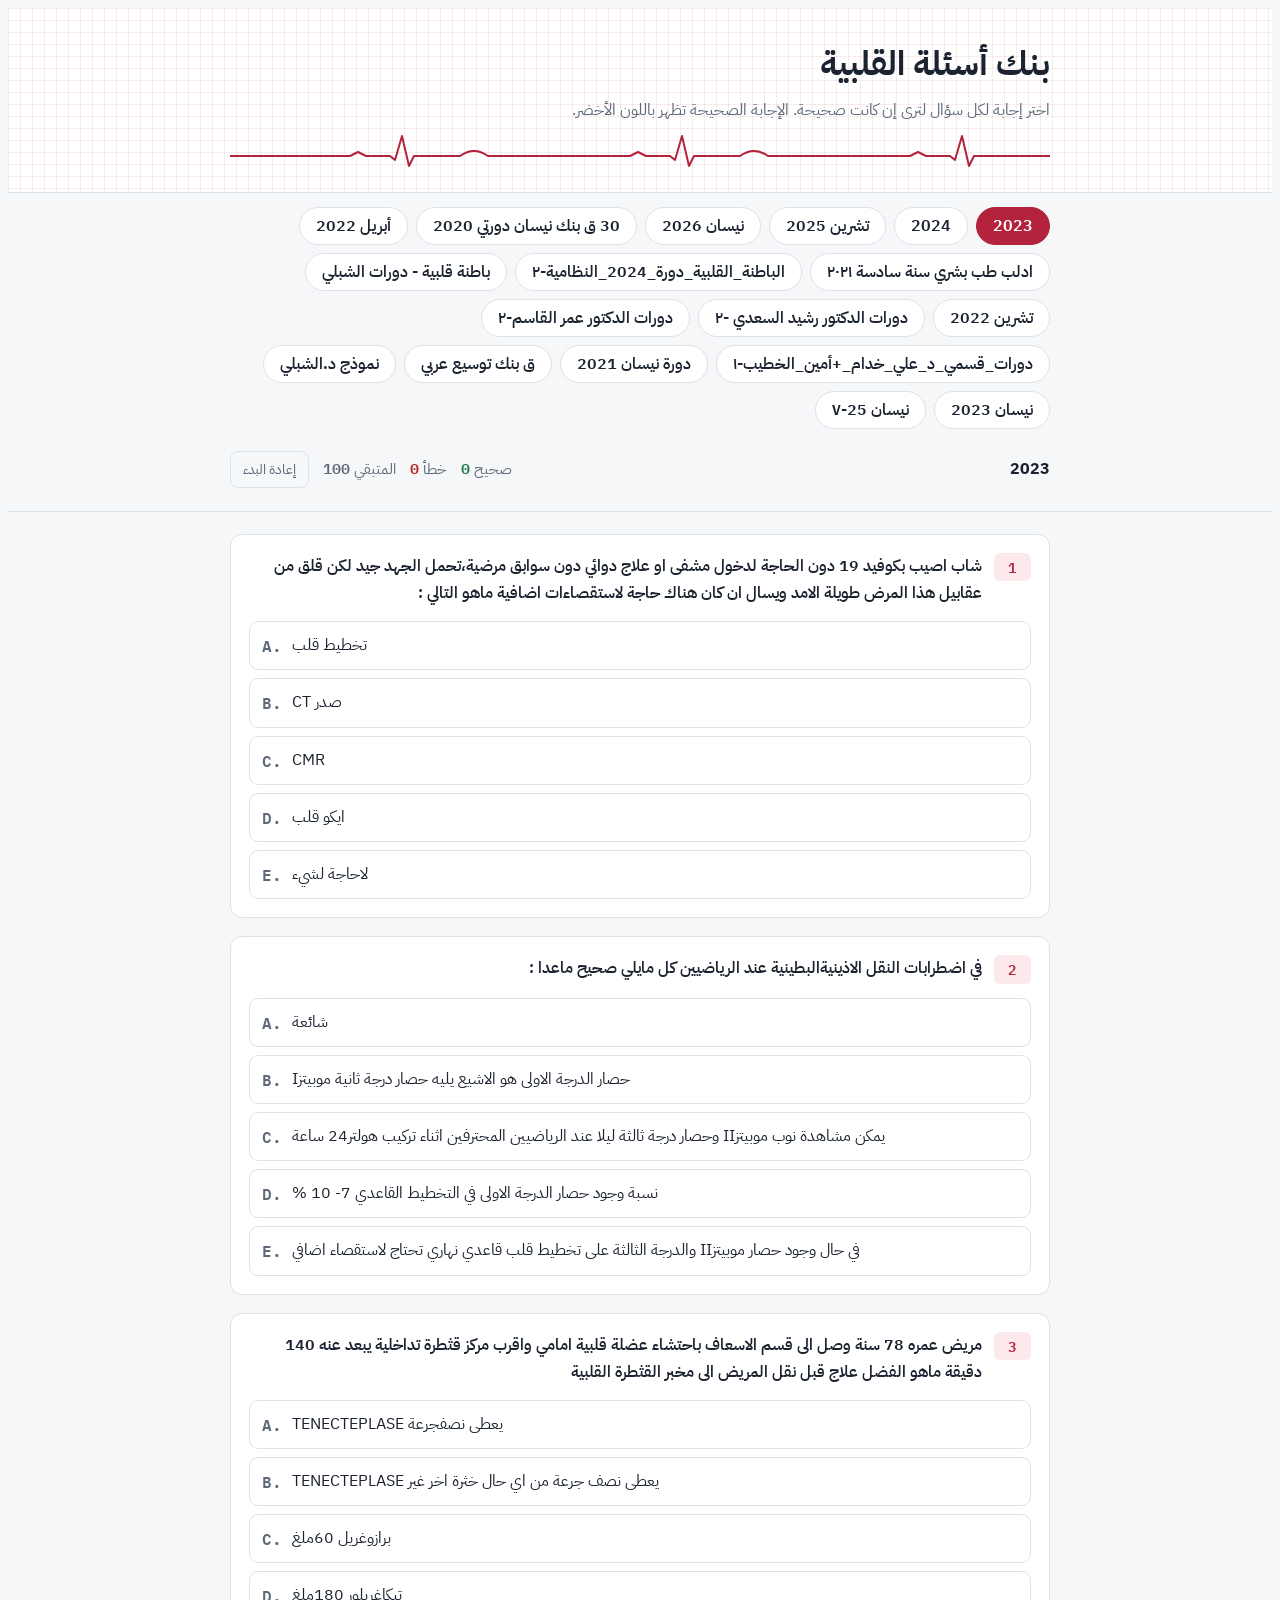
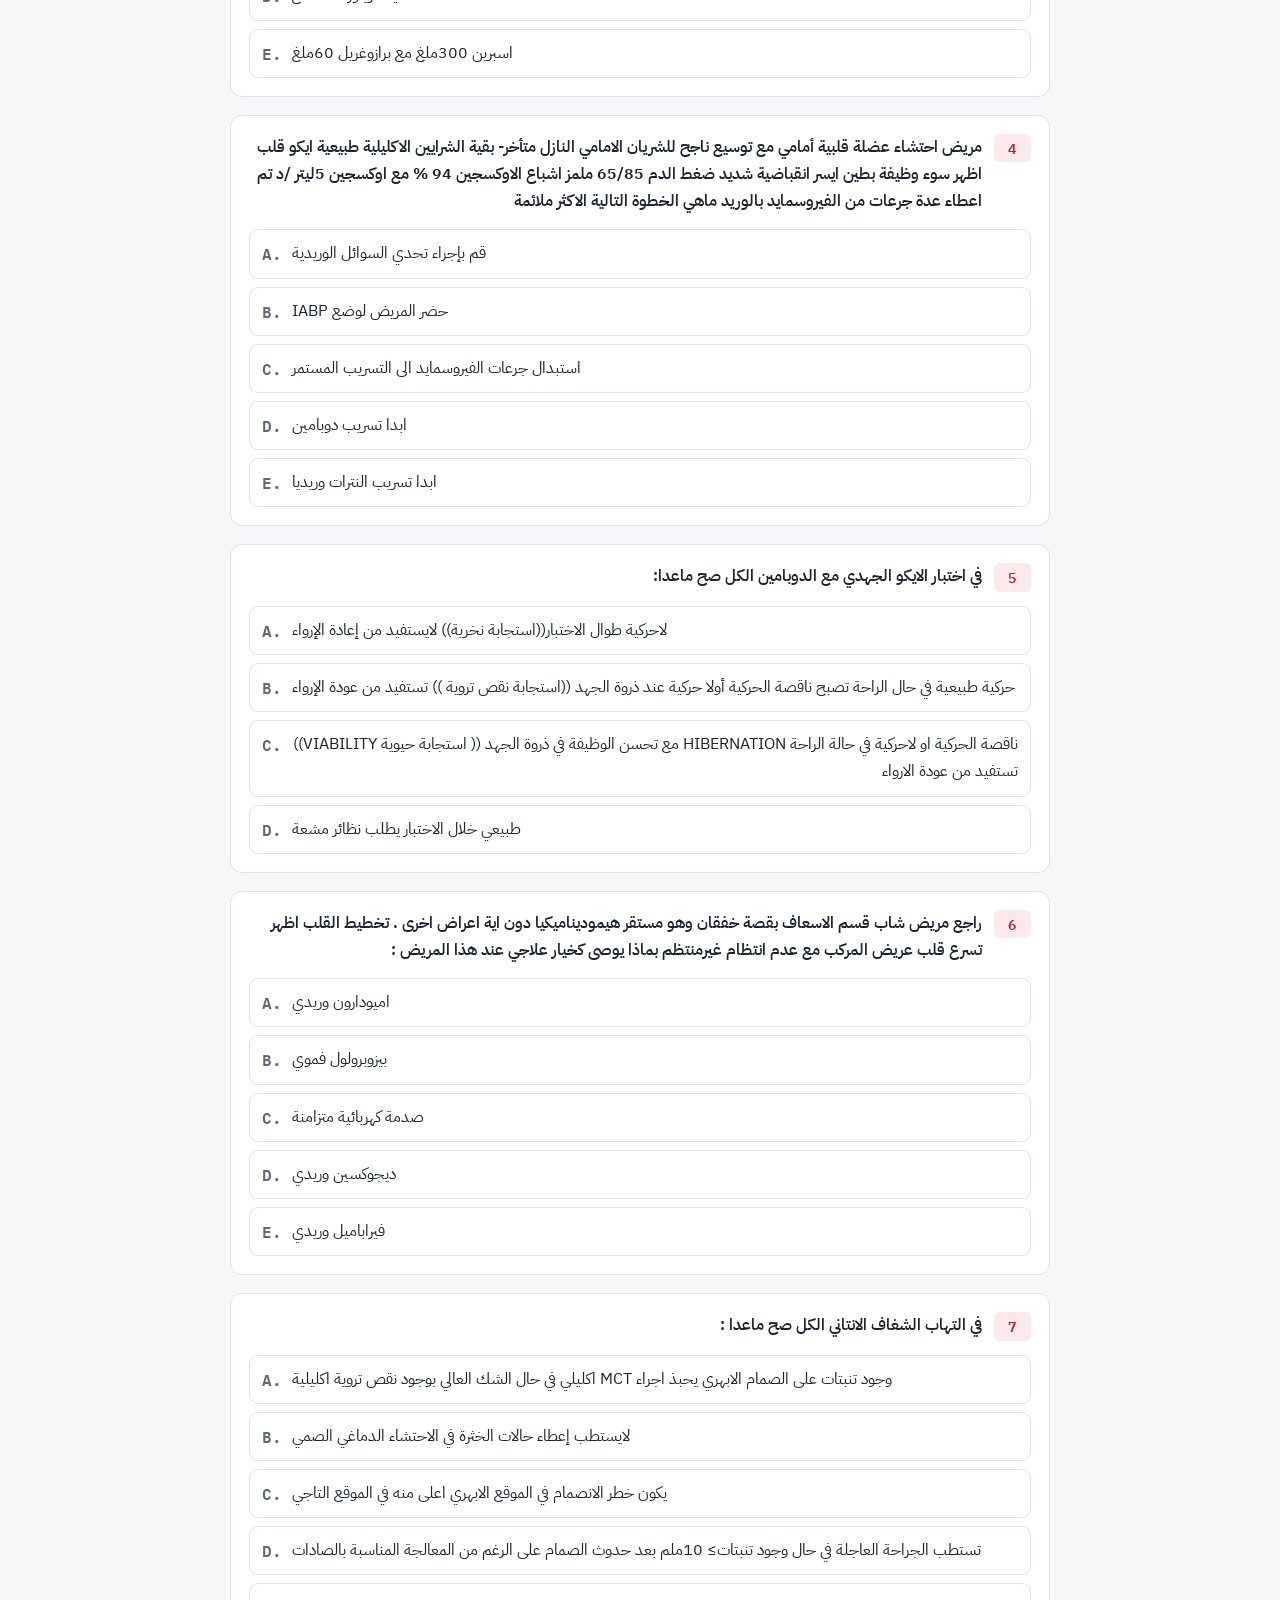
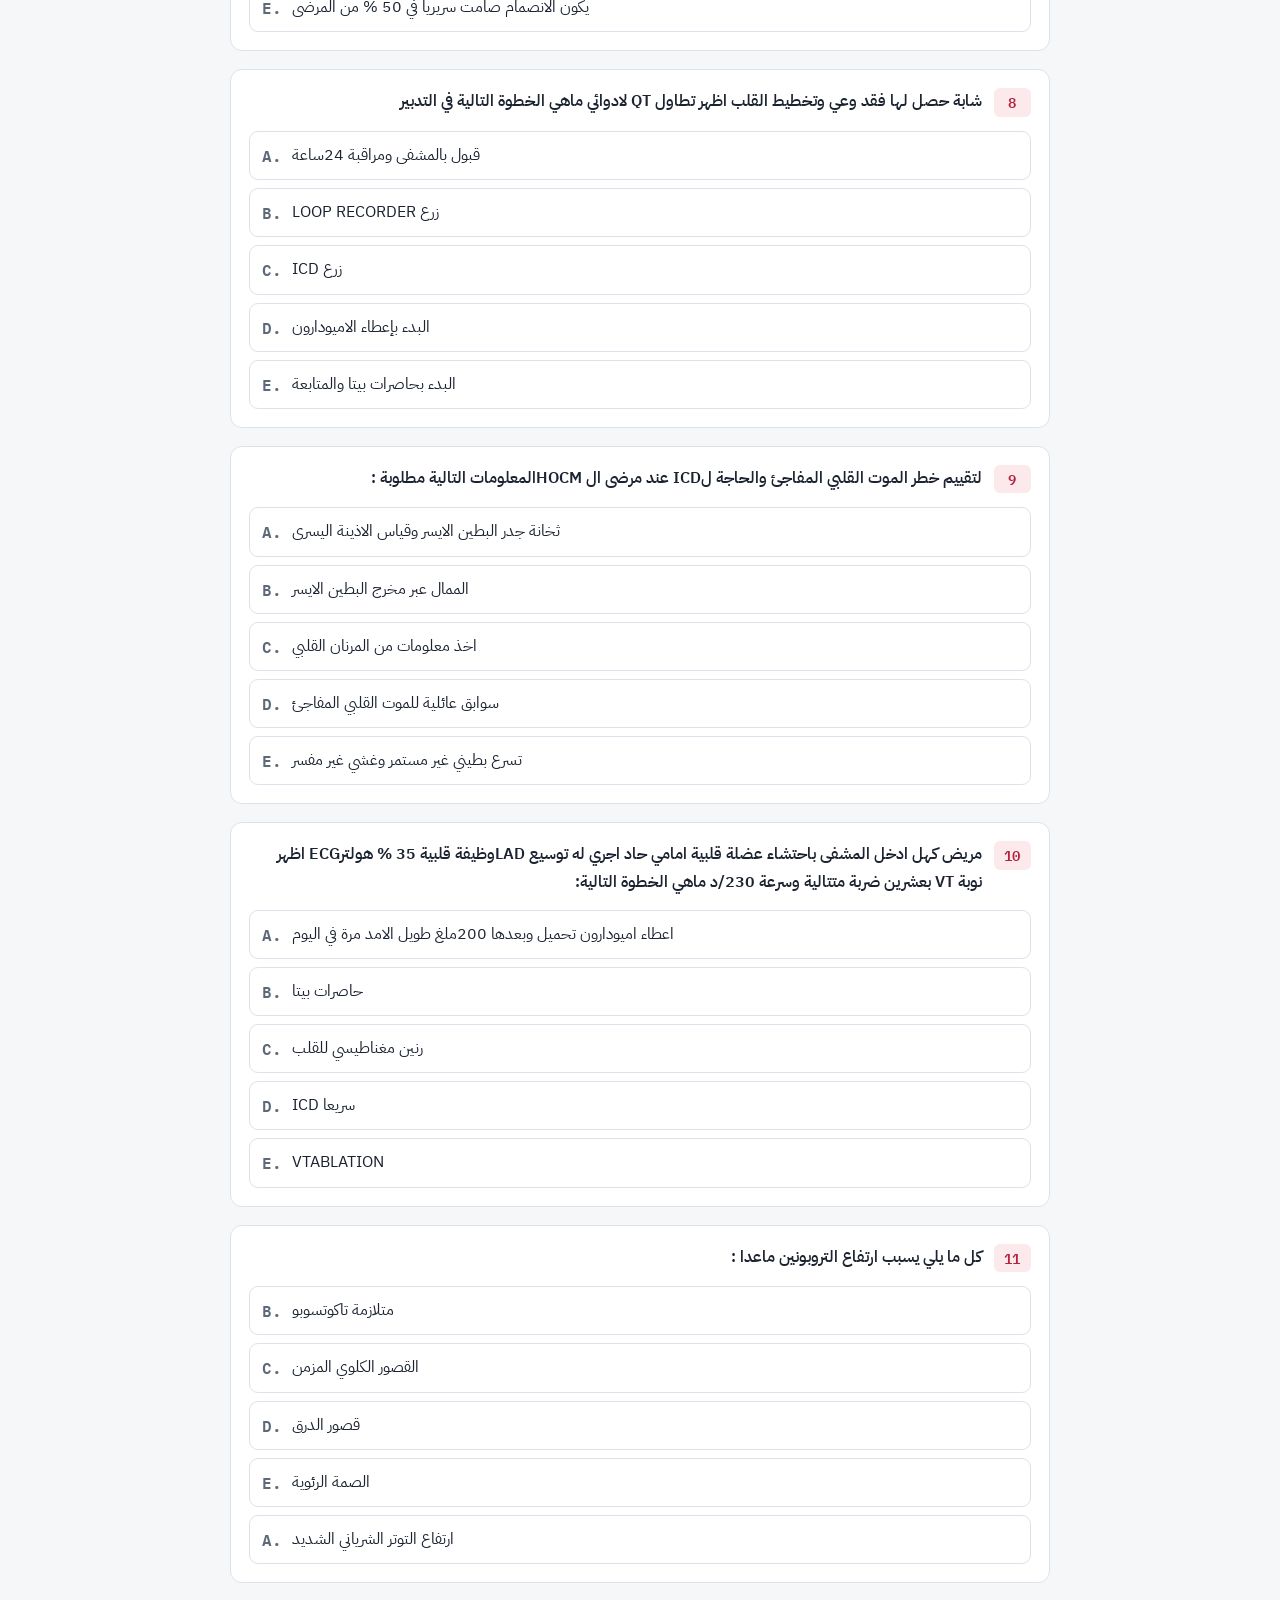
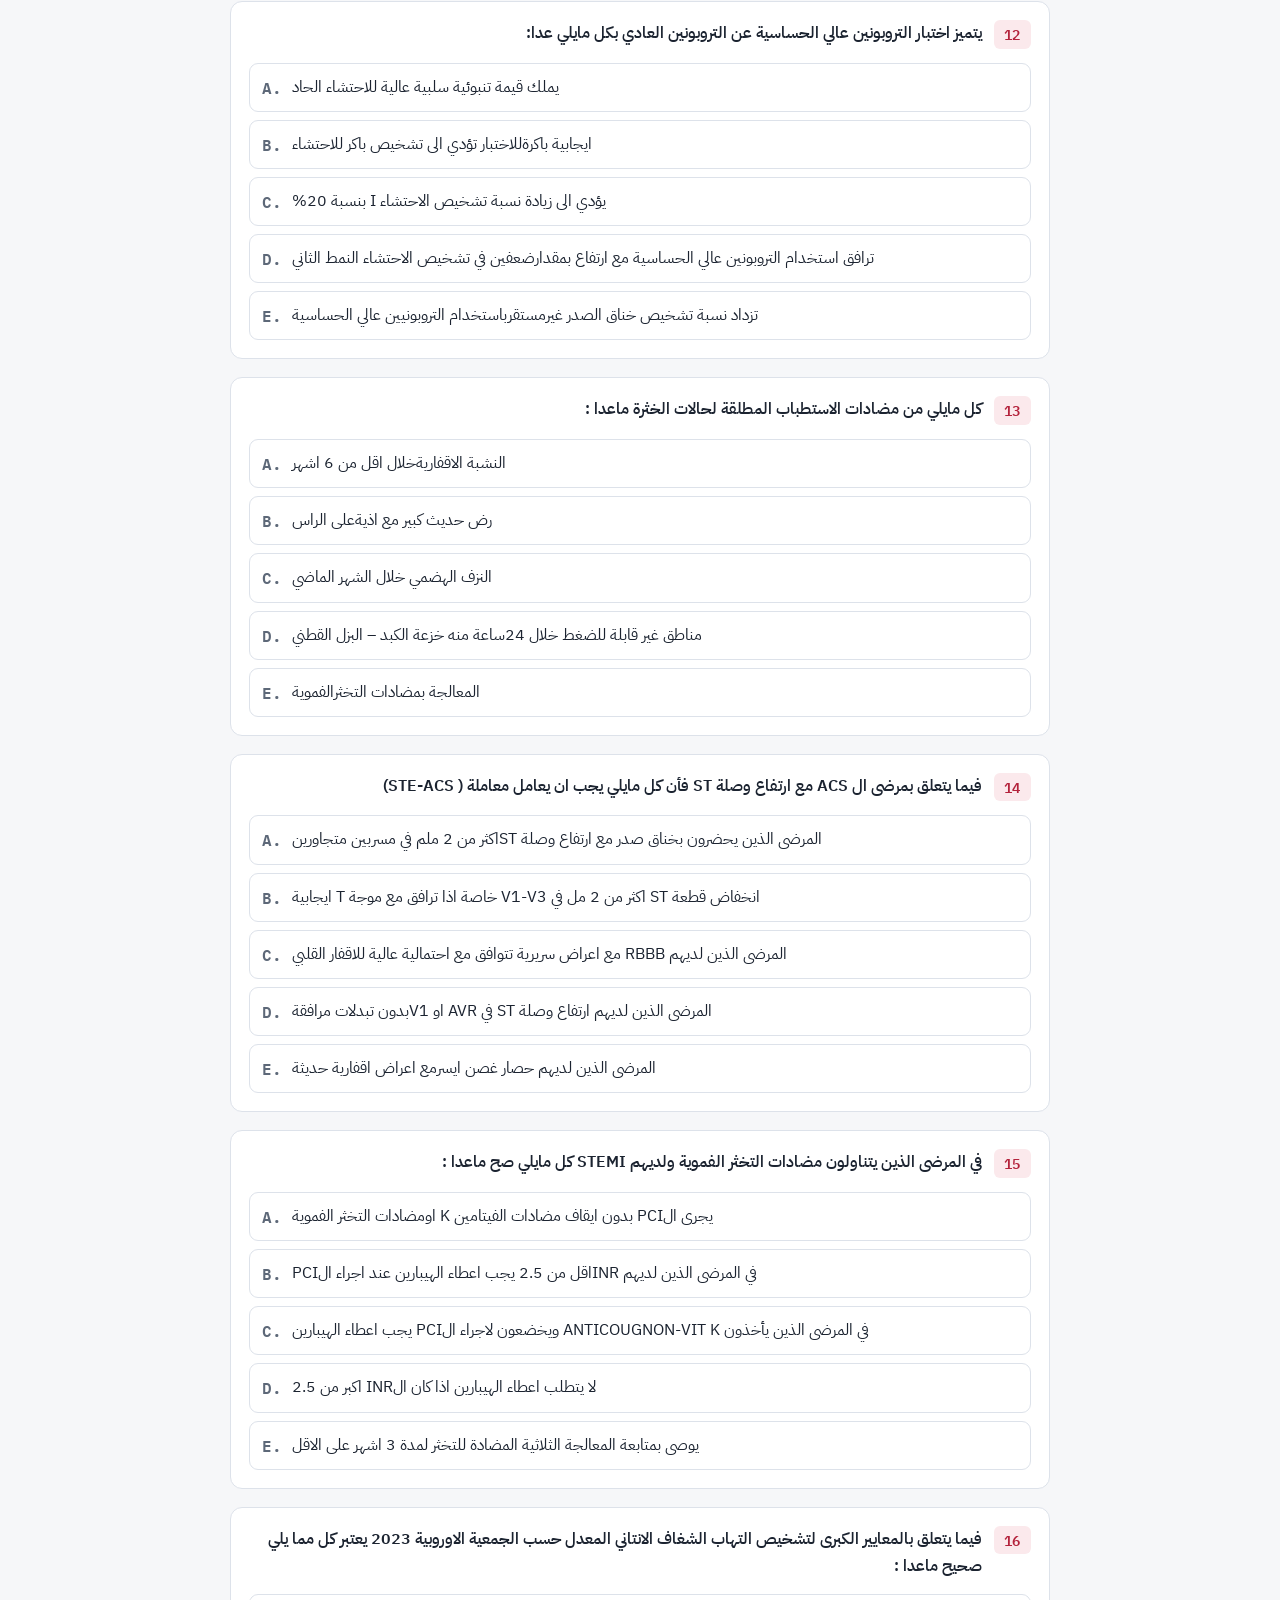
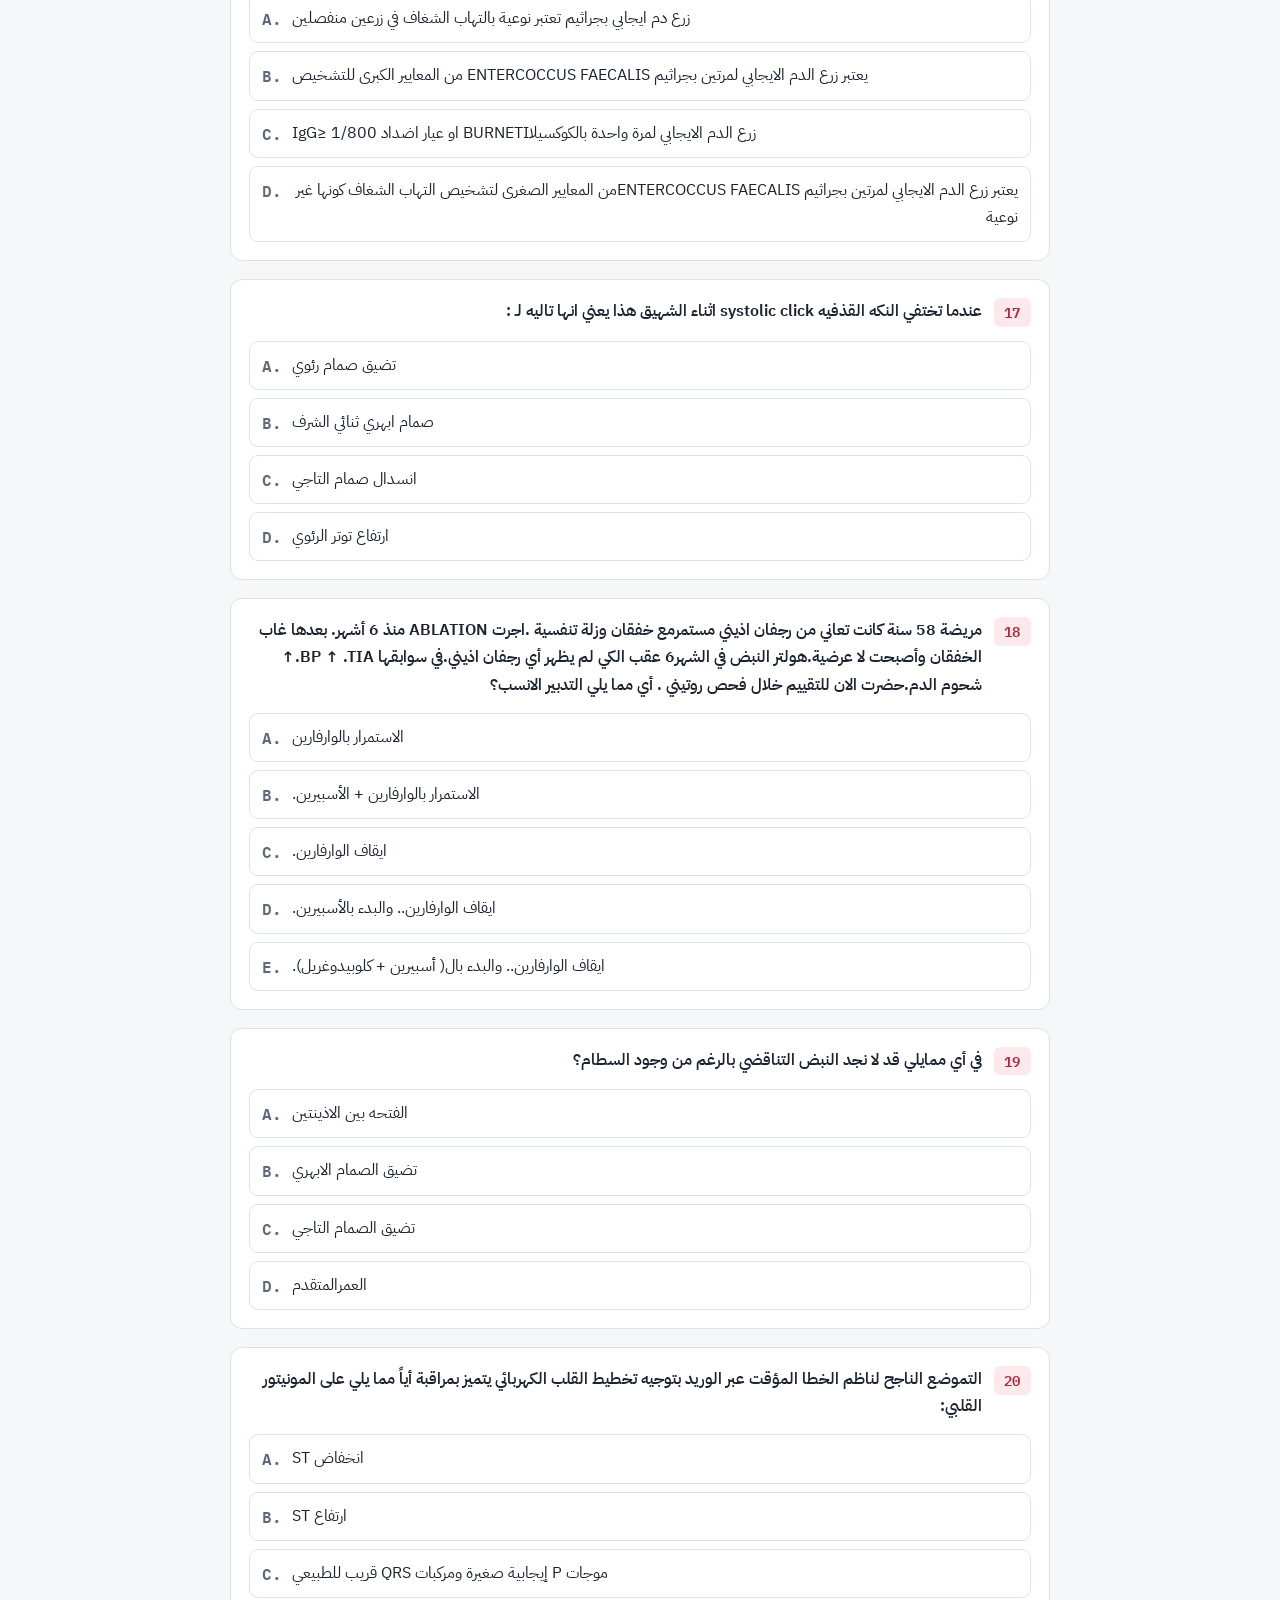
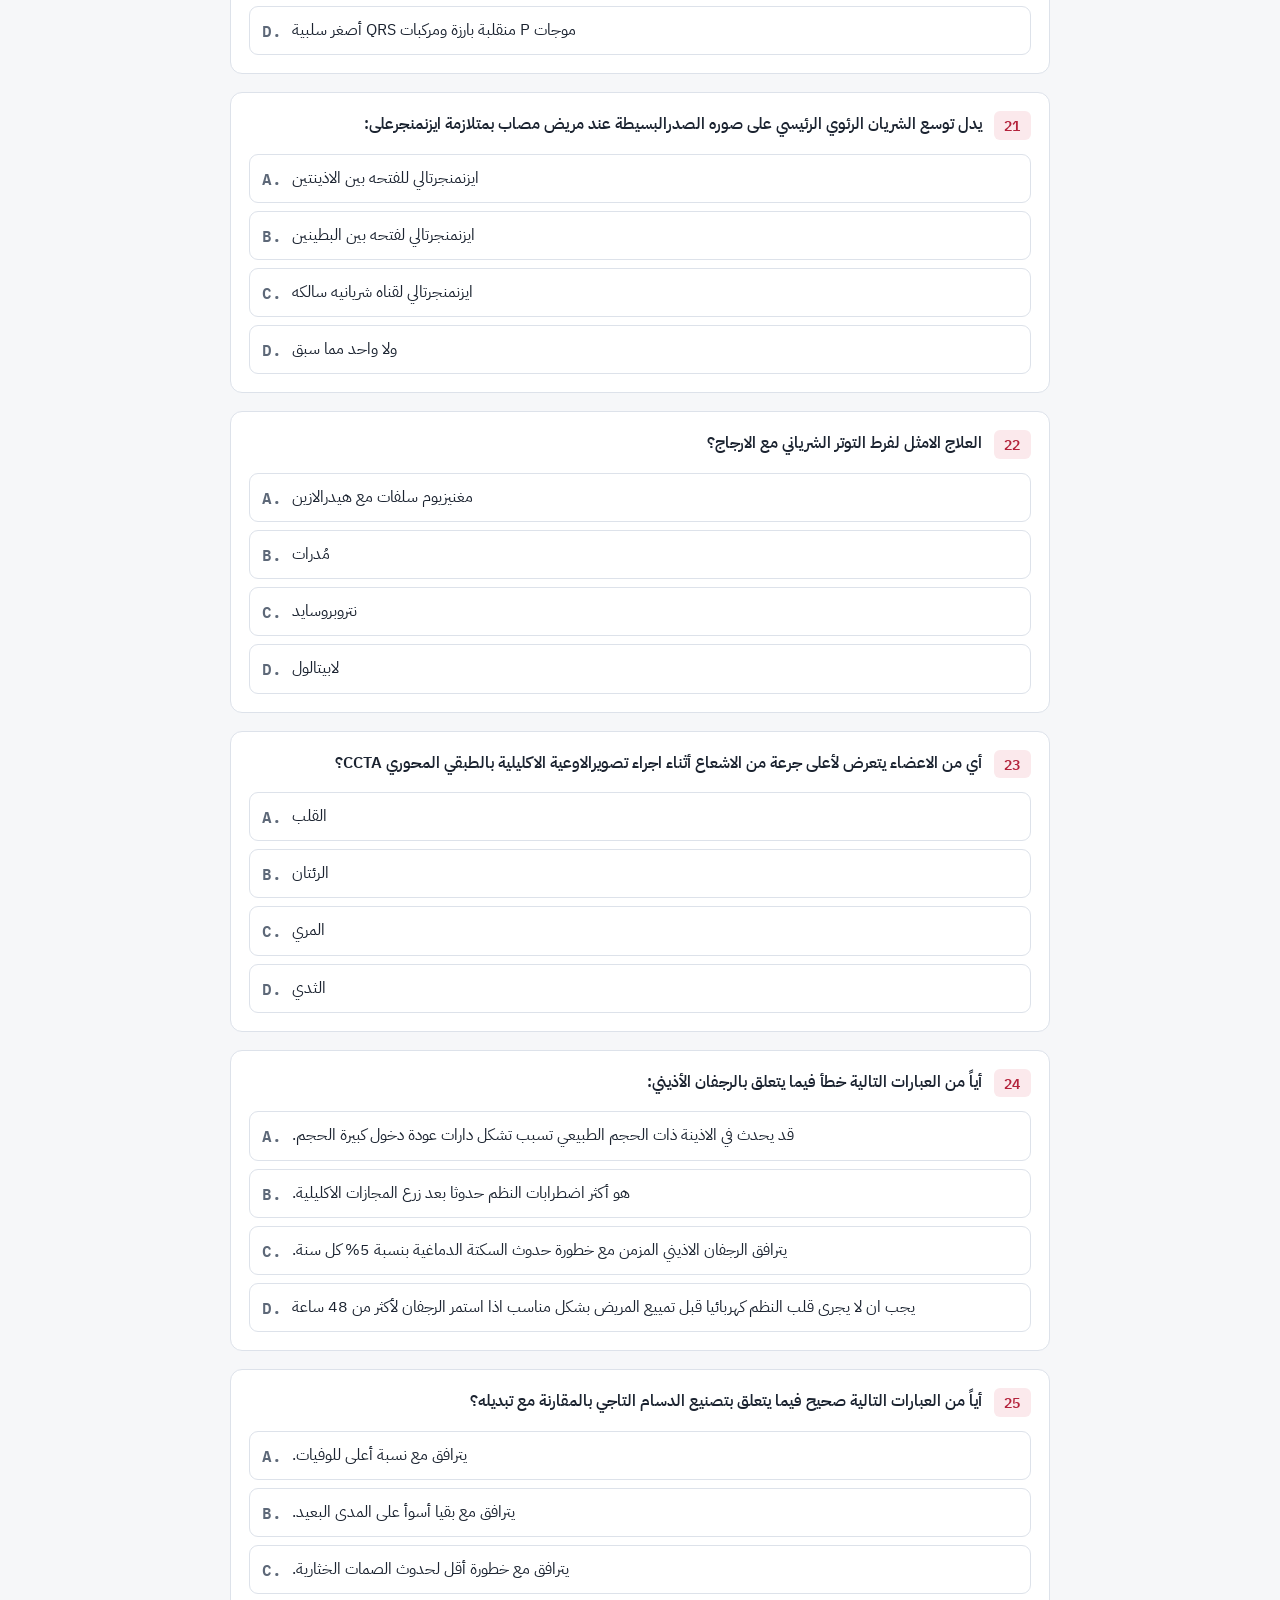
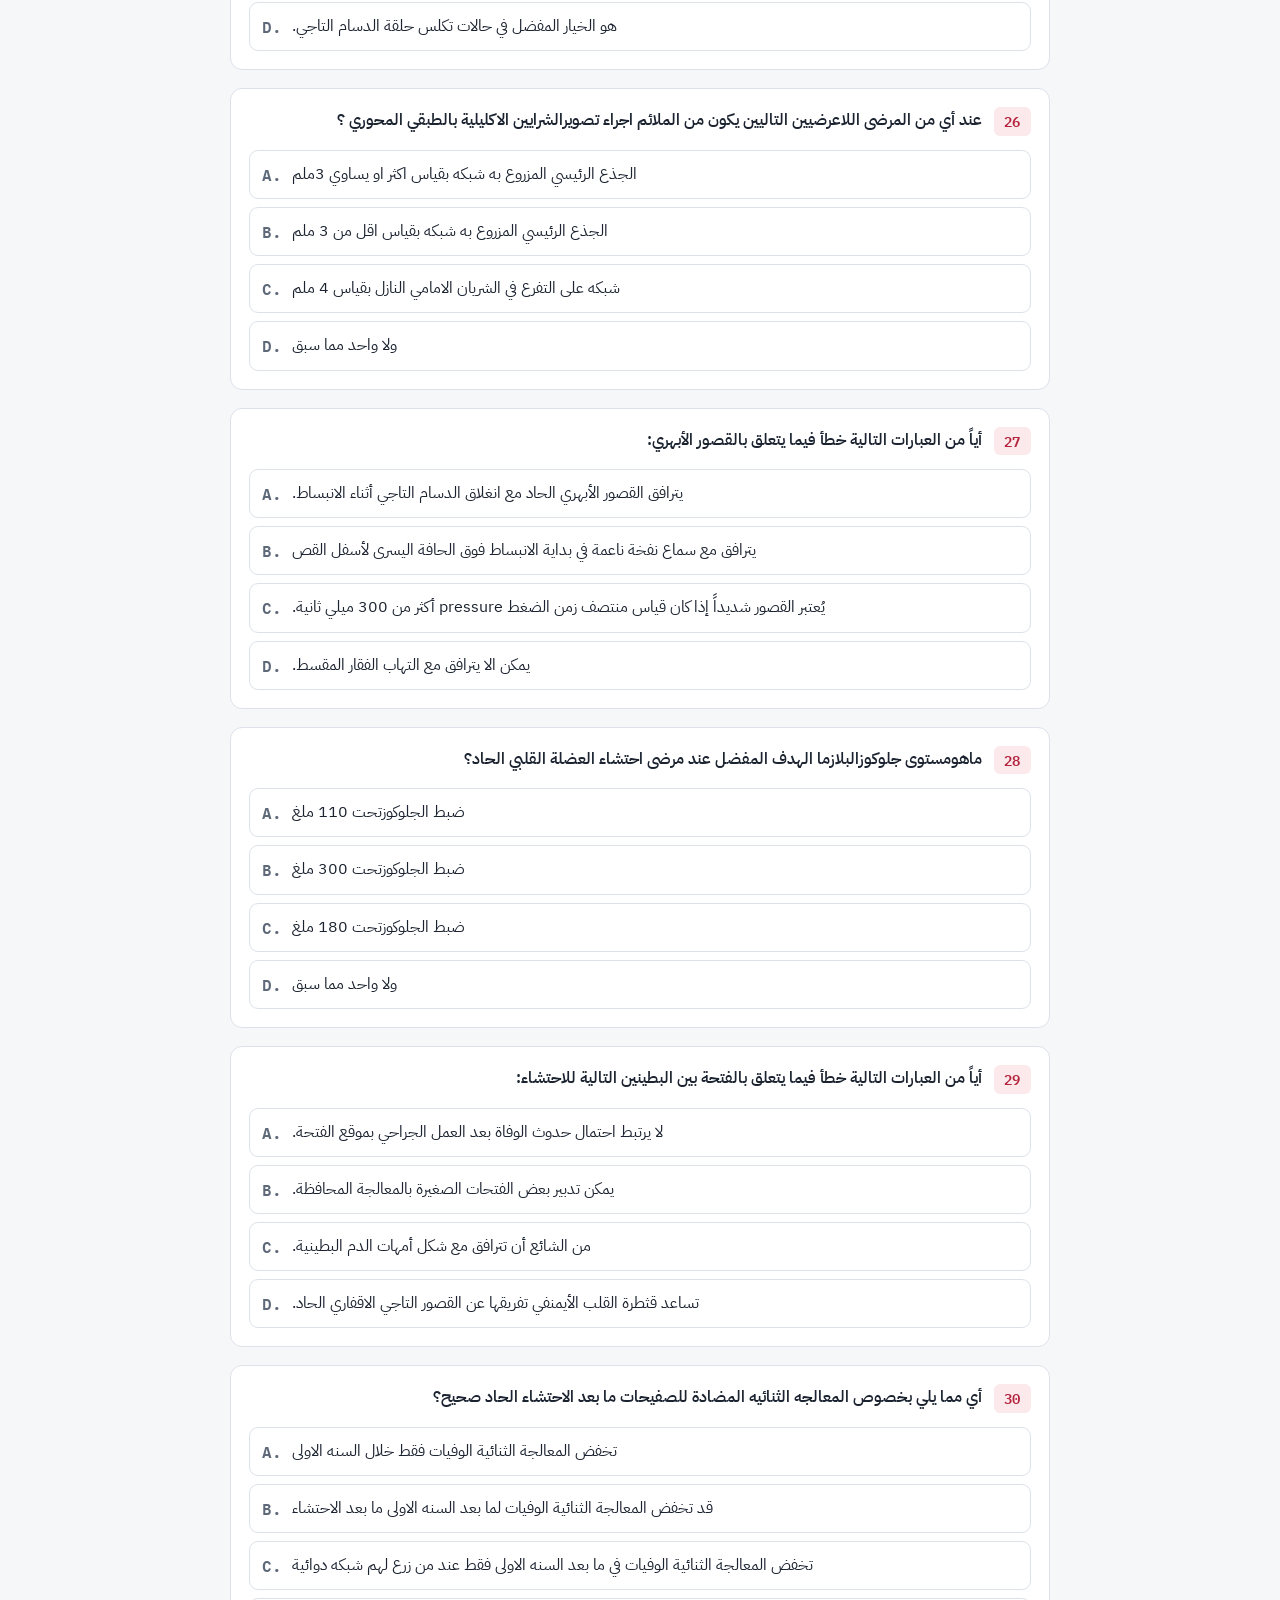
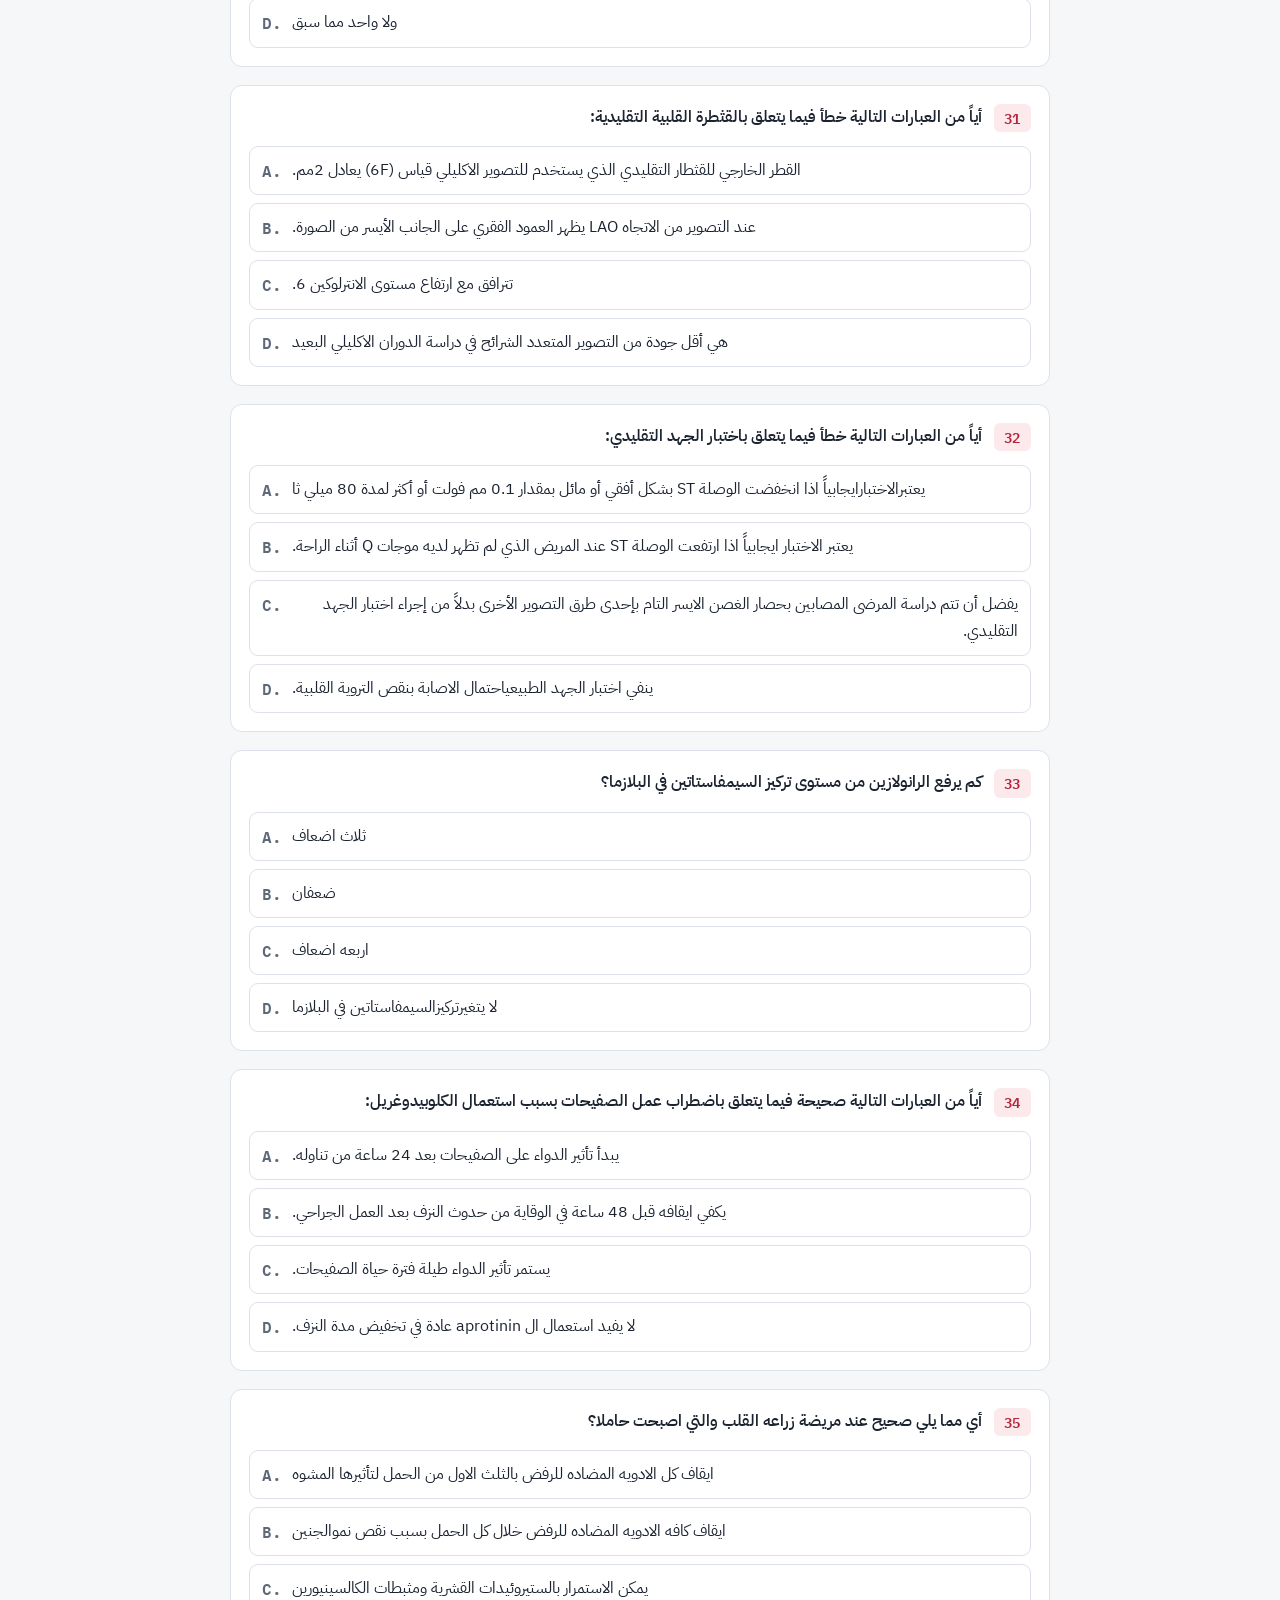
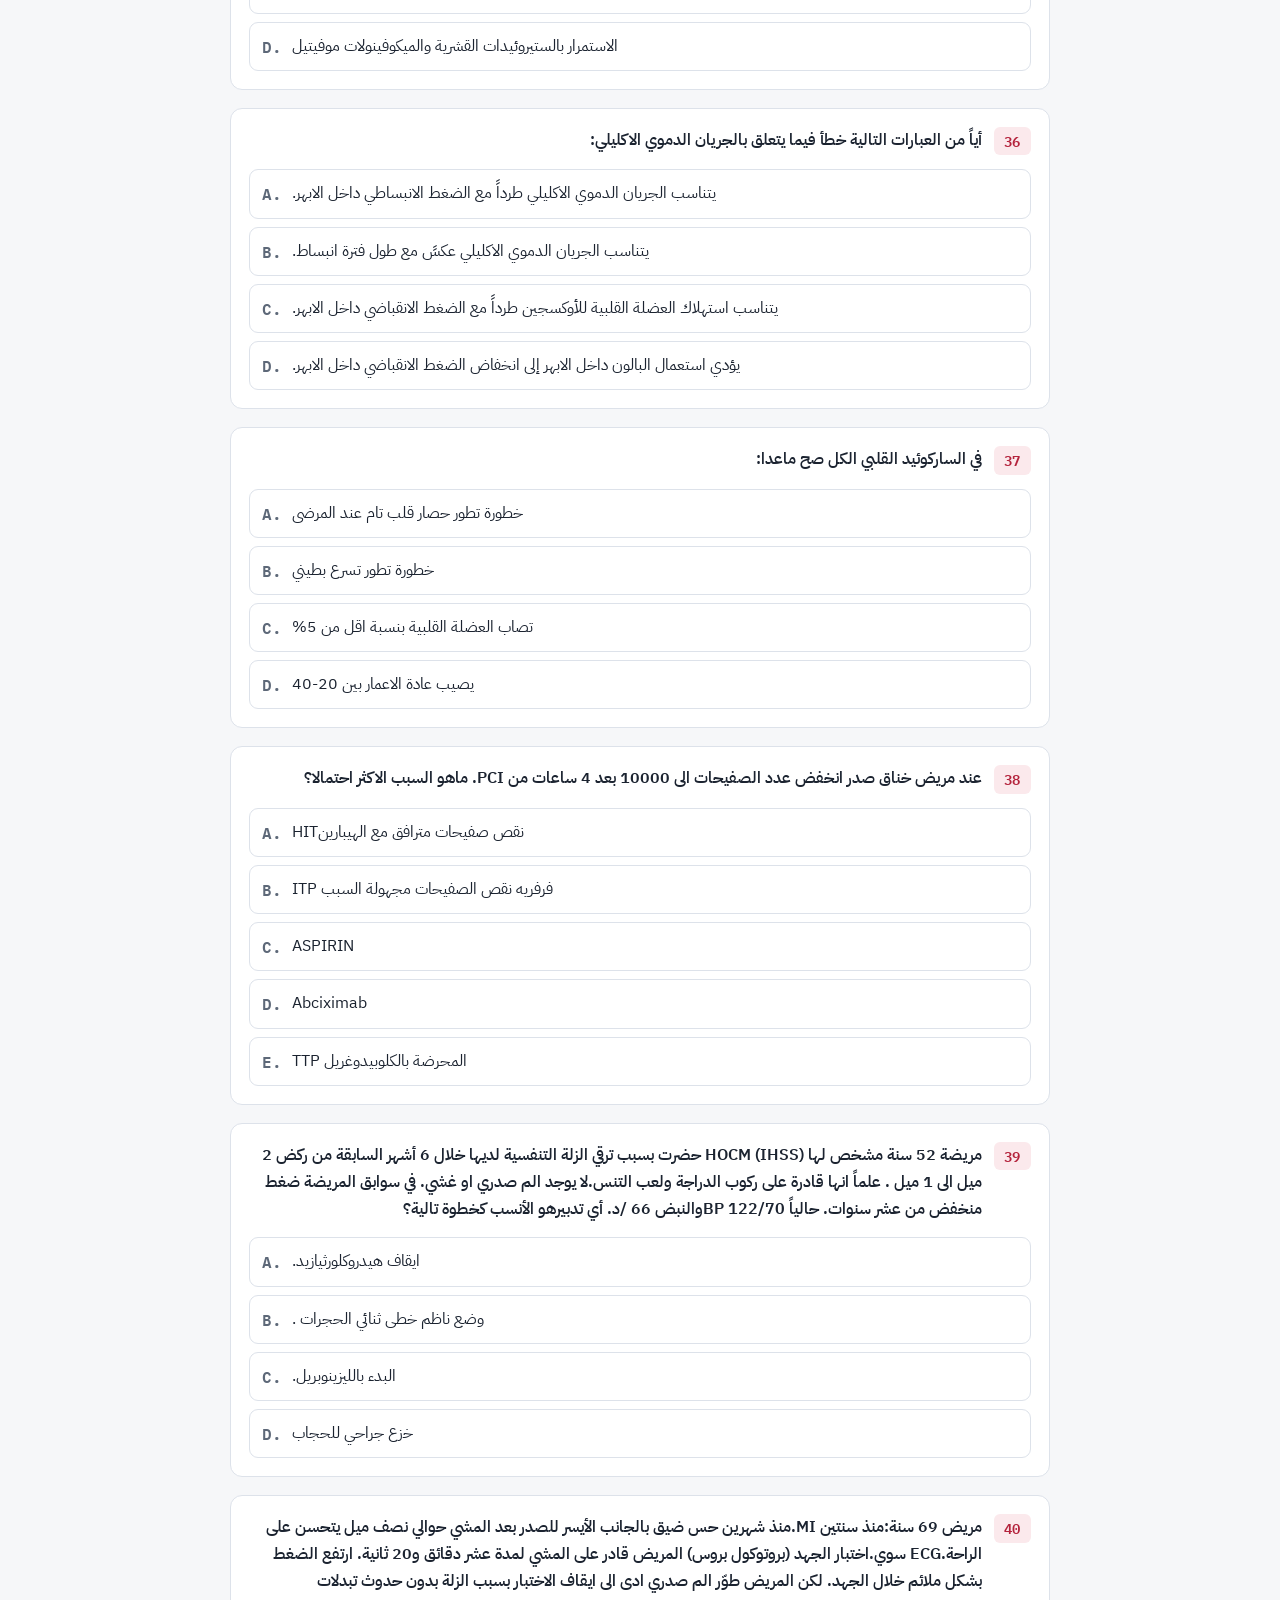
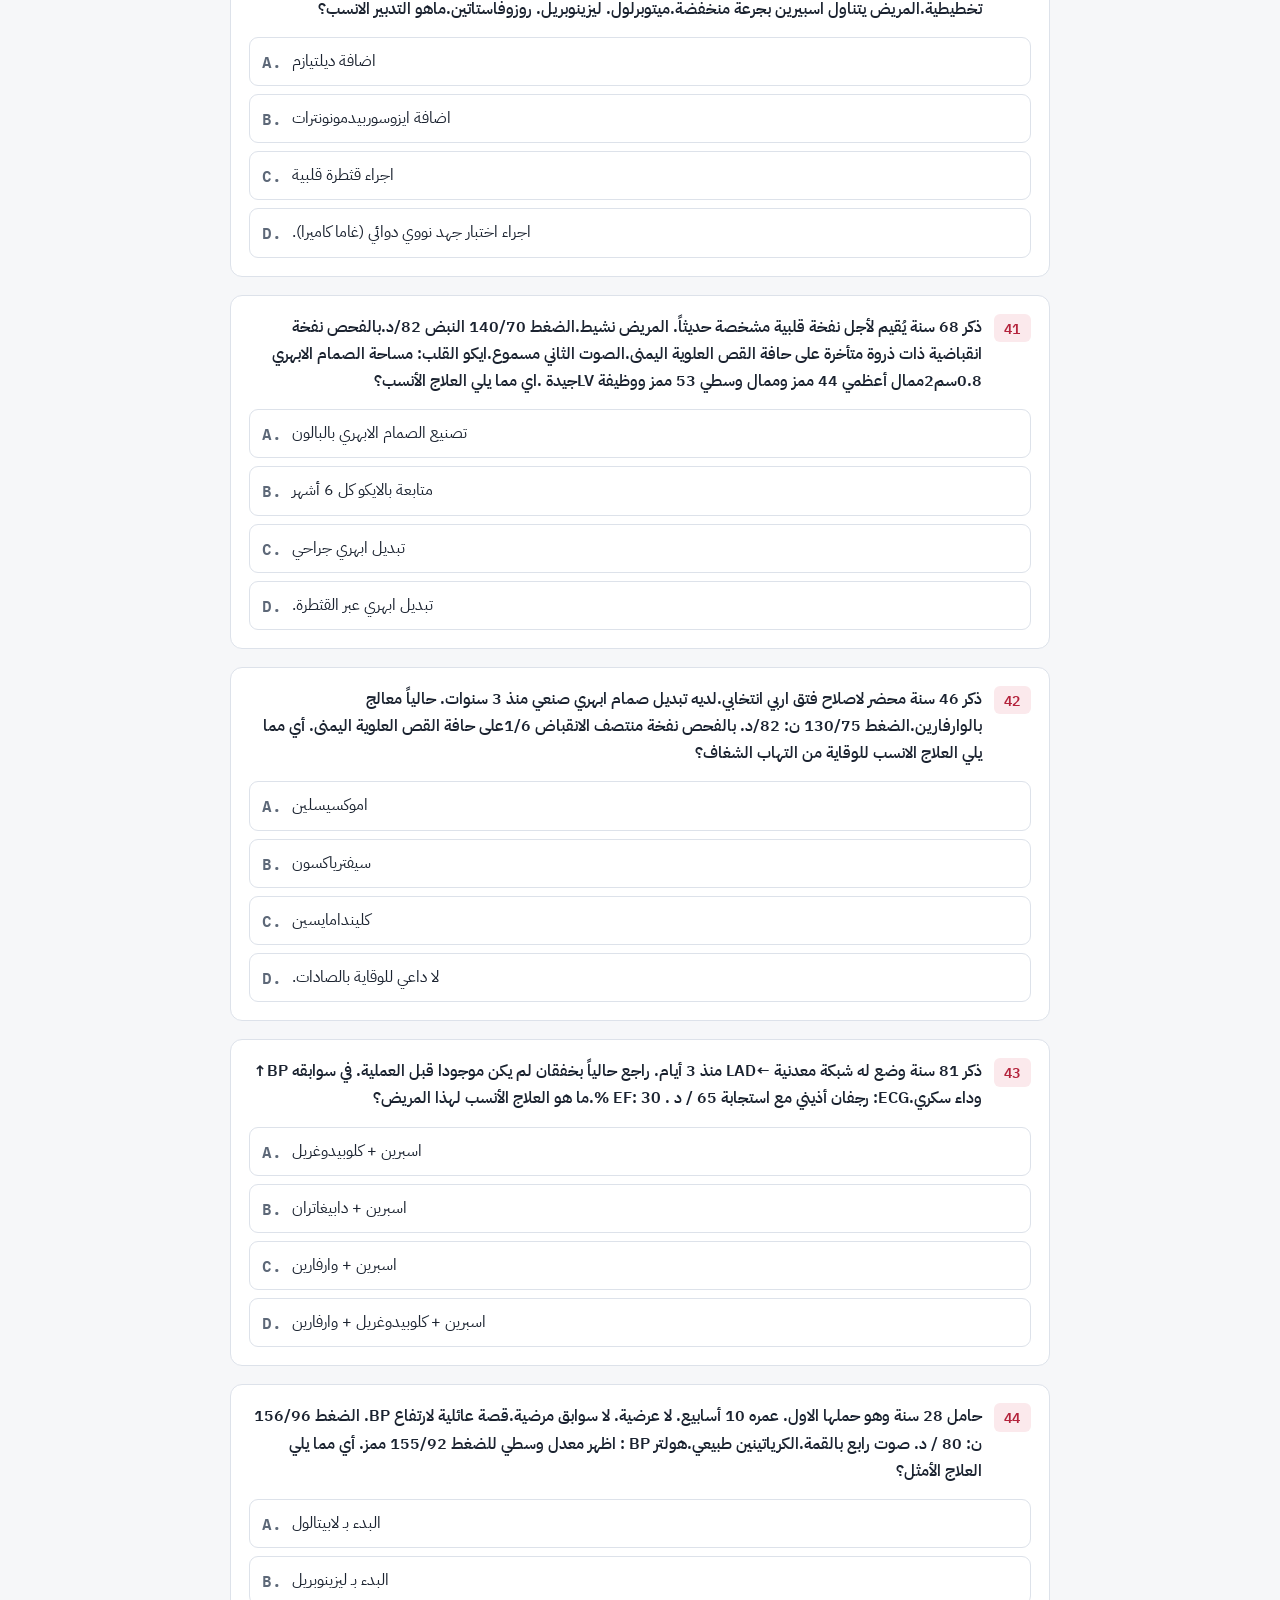
==== commit 1a197776: "بنك أسئلة القلبية: إضافة 16 تبويباً جديداً (تشرين 2025، نيسان 2026، وملفات PDF) - زر لكل مجلد/ملف با" ====
--- a/frontend/public/tareq/index.html
+++ b/frontend/public/tareq/index.html
@@ -45,6 +45,7 @@
   --hover: #222a35; color-scheme: dark;
 }
 * { box-sizing: border-box; }
+[hidden] { display: none !important; }
 body {
   background: var(--bg); color: var(--ink); direction: rtl;
   font-family: var(--font-ui); font-size: 16px; line-height: 1.7;
@@ -72,12 +73,16 @@
   background: var(--bg); border-bottom: 1px solid var(--line);
 }
 .bar .wrap { display: flex; flex-wrap: wrap; align-items: center; gap: 10px 16px; }
-.tabs { display: flex; gap: 6px; }
+.tabs-nav { margin-inline: -16px; padding: 14px 16px 12px; background: var(--bg); }
+.tabs { display: flex; flex-wrap: wrap; gap: 8px; }
+.cur { font-weight: 700; min-width: 0; overflow-wrap: anywhere; }
 .tab {
   font: inherit; font-weight: 600; cursor: pointer;
-  padding: 6px 18px; border-radius: 999px;
+  padding: 6px 16px; border-radius: 999px; line-height: 1.5; text-align: center;
   border: 1px solid var(--line); background: var(--surface); color: var(--ink);
-}
+  max-width: 100%; overflow-wrap: anywhere;
+}
+.tab:hover:not([aria-selected="true"]) { background: var(--hover); }
 .tab[aria-selected="true"] { background: var(--accent); border-color: var(--accent); color: #fff; }
 .score { display: flex; gap: 14px; align-items: center; margin-inline-start: auto; font-size: .95rem; color: var(--muted); }
 .score b { font-family: var(--font-num); font-variant-numeric: tabular-nums; font-weight: 600; }
@@ -129,10 +134,10 @@
   border: 1px solid var(--line); background: transparent; color: var(--muted);
 }
 .retry:hover { color: var(--ink); background: var(--hover); }
+.explain { margin: 10px 0 0; padding: 10px 12px; border-radius: 8px; background: var(--hover); font-size: .93rem; white-space: pre-line; overflow-wrap: anywhere; }
+.explain .src { display: block; color: var(--muted); font-size: .85rem; }
 @media (prefers-reduced-motion: reduce) { .progress i { transition: none; } }
 </style>
-
-<style>body{margin:0}[hidden]{display:none!important}img{max-width:100%}</style>
 </head>
 <body>
 <header class="hero">
@@ -145,9 +150,11 @@
   </div>
 </header>
 
+<nav class="tabs-nav"><div class="wrap"><div class="tabs" role="tablist" id="tabs"></div></div></nav>
+
 <div class="bar">
   <div class="wrap">
-    <div class="tabs" role="tablist" id="tabs"></div>
+    <div class="cur" id="cur"></div>
     <div class="score" aria-live="polite">
       <span class="c">صحيح <b id="sc-c">0</b></span>
       <span class="w">خطأ <b id="sc-w">0</b></span>
@@ -165,7 +172,7 @@
 <script>
 document.documentElement.lang = "ar";
 document.documentElement.dir = "rtl";
-const DATA = {"2023": [{"num": 1, "text": "شاب اصيب بكوفيد 19 دون الحاجة لدخول مشفى او علاج دوائي دون سوابق مرضية،تحمل الجهد جيد لكن قلق من عقابيل هذا المرض طويلة الامد ويسال ان كان هناك حاجة لاستقصاءات اضافية ماهو التالي :", "options": [{"letter": "A", "text": "تخطيط قلب"}, {"letter": "B", "text": "CT صدر"}, {"letter": "C", "text": "CMR"}, {"letter": "D", "text": "ايكو قلب"}, {"letter": "E", "text": "لاحاجة لشيء"}], "answer": "E"}, {"num": 2, "text": "في اضطرابات النقل الاذينيةالبطينية عند الرياضيين كل مايلي صحيح ماعدا :", "options": [{"letter": "A", "text": "شائعة"}, {"letter": "B", "text": "حصار الدرجة الاولى هو الاشيع يليه حصار درجة ثانية موبيتزI"}, {"letter": "C", "text": "يمكن مشاهدة نوب موبيتزII  وحصار درجة ثالثة ليلا عند الرياضيين المحترفين اثناء تركيب هولتر24 ساعة"}, {"letter": "D", "text": "نسبة وجود حصار الدرجة الاولى في التخطيط القاعدي 7- 10 %"}, {"letter": "E", "text": "في حال وجود حصار موبيتزII والدرجة الثالثة على تخطيط قلب قاعدي نهاري تحتاج لاستقصاء اضافي"}], "answer": "C"}, {"num": 3, "text": "مريض عمره 78 سنة وصل الى قسم الاسعاف باحتشاء عضلة قلبية امامي واقرب مركز قثطرة تداخلية يبعد عنه 140 دقيقة  ماهو الفضل علاج قبل نقل المريض الى مخبر القثطرة القلبية", "options": [{"letter": "A", "text": "يعطى نصفجرعة TENECTEPLASE"}, {"letter": "B", "text": "يعطى نصف جرعة من اي حال خثرة اخر غير TENECTEPLASE"}, {"letter": "C", "text": "برازوغريل 60ملغ"}, {"letter": "D", "text": "تيكاغريلور 180ملغ"}, {"letter": "E", "text": "اسبرين 300ملغ مع برازوغريل 60ملغ"}], "answer": "A"}, {"num": 4, "text": "مريض احتشاء عضلة قلبية أمامي مع توسيع ناجح للشريان الامامي النازل متأخر- بقية الشرايين الاكليلية طبيعية ايكو قلب اظهر سوء وظيفة بطين ايسر انقباضية شديد ضغط الدم 65/85 ملمز اشباع الاوكسجين 94 % مع اوكسجين 5ليتر /د تم اعطاء عدة جرعات من الفيروسمايد بالوريد ماهي الخطوة التالية الاكثر ملائمة", "options": [{"letter": "A", "text": "قم بإجراء تحدي السوائل الوريدية"}, {"letter": "B", "text": "حضر المريض لوضع IABP"}, {"letter": "C", "text": "استبدال جرعات الفيروسمايد الى التسريب المستمر"}, {"letter": "D", "text": "ابدا تسريب دوبامين"}, {"letter": "E", "text": "ابدا تسريب النترات وريديا"}], "answer": "D"}, {"num": 5, "text": "في اختبار الايكو الجهدي مع الدوبامين الكل صح ماعدا:", "options": [{"letter": "A", "text": "لاحركية طوال الاختبار((استجابة نخرية))  لايستفيد من إعادة الإرواء"}, {"letter": "B", "text": "حركية طبيعية في حال الراحة تصبح ناقصة الحركية أولا حركية عند ذروة الجهد ((استجابة نقص تروية )) تستفيد من عودة الإرواء"}, {"letter": "C", "text": "ناقصة الحركية او لاحركية في حالة الراحة HIBERNATION مع تحسن الوظيفة في ذروة الجهد (( استجابة حيوية VIABILITY)) تستفيد من عودة الارواء"}, {"letter": "D", "text": "طبيعي خلال الاختبار يطلب نظائر مشعة"}], "answer": "D"}, {"num": 6, "text": "راجع مريض شاب قسم الاسعاف بقصة خفقان وهو مستقر هيموديناميكيا دون اية اعراض اخرى . تخطيط القلب اظهر تسرع قلب عريض المركب مع عدم انتظام غيرمنتظم بماذا يوصى كخيار علاجي عند هذا المريض :", "options": [{"letter": "A", "text": "اميودارون وريدي"}, {"letter": "B", "text": "بيزوبرولول فموي"}, {"letter": "C", "text": "صدمة كهربائية متزامنة"}, {"letter": "D", "text": "ديجوكسين وريدي"}, {"letter": "E", "text": "فيراباميل وريدي"}], "answer": "C"}, {"num": 7, "text": "في التهاب الشغاف الانتاني الكل صح ماعدا :", "options": [{"letter": "A", "text": "وجود تنبتات على الصمام الابهري يحبذ اجراء MCT اكليلي في حال الشك العالي بوجود نقص تروية اكليلية"}, {"letter": "B", "text": "لايستطب إعطاء حالات الخثرة في الاحتشاء الدماغي الصمي"}, {"letter": "C", "text": "يكون خطر الانصمام في الموقع الابهري اعلى منه في الموقع التاجي"}, {"letter": "D", "text": "تستطب الجراحة العاجلة في حال وجود تنبتات≥ 10ملم بعد حدوث الصمام على الرغم من المعالجة المناسبة بالصادات"}, {"letter": "E", "text": "يكون الانصمام صامت سريريا في 50 % من المرضى"}], "answer": "C"}, {"num": 8, "text": "شابة حصل لها فقد وعي وتخطيط القلب اظهر تطاول QT لادوائي ماهي الخطوة التالية في التدبير", "options": [{"letter": "A", "text": "قبول بالمشفى ومراقبة 24ساعة"}, {"letter": "B", "text": "زرع LOOP RECORDER"}, {"letter": "C", "text": "زرع ICD"}, {"letter": "D", "text": "البدء بإعطاء الاميودارون"}, {"letter": "E", "text": "البدء بحاصرات بيتا والمتابعة"}], "answer": "E"}, {"num": 9, "text": "لتقييم خطر الموت القلبي المفاجئ والحاجة لICD عند مرضى ال HOCMالمعلومات التالية مطلوبة :", "options": [{"letter": "A", "text": "ثخانة جدر البطين الايسر وقياس الاذينة اليسرى"}, {"letter": "B", "text": "الممال عبر مخرج البطين الايسر"}, {"letter": "C", "text": "اخذ معلومات من المرنان القلبي"}, {"letter": "D", "text": "سوابق عائلية للموت القلبي المفاجئ"}, {"letter": "E", "text": "تسرع بطيني غير مستمر وغشي غير مفسر"}], "answer": "C"}, {"num": 10, "text": "مريض كهل ادخل المشفى باحتشاء عضلة قلبية امامي حاد اجري له توسيع LADوظيفة قلبية 35 % هولترECG اظهر نوبة VT بعشرين ضربة متتالية وسرعة 230/د  ماهي الخطوة التالية:", "options": [{"letter": "A", "text": "اعطاء اميودارون تحميل وبعدها 200ملغ طويل الامد مرة في اليوم"}, {"letter": "B", "text": "حاصرات بيتا"}, {"letter": "C", "text": "رنين مغناطيسي للقلب"}, {"letter": "D", "text": "ICD سريعا"}, {"letter": "E", "text": "VTABLATION"}], "answer": "B"}, {"num": 11, "text": "كل ما يلي يسبب ارتفاع التروبونين ماعدا :", "options": [{"letter": "B", "text": "متلازمة تاكوتسوبو"}, {"letter": "C", "text": "القصور الكلوي المزمن"}, {"letter": "D", "text": "قصور الدرق"}, {"letter": "E", "text": "الصمة الرئوية"}, {"letter": "A", "text": "ارتفاع التوتر الشرياني الشديد"}], "answer": "D"}, {"num": 12, "text": "يتميز اختبار التروبونين عالي الحساسية عن التروبونين العادي بكل مايلي عدا:", "options": [{"letter": "A", "text": "يملك قيمة تنبوئية سلبية عالية للاحتشاء الحاد"}, {"letter": "B", "text": "ايجابية باكرةللاختبار تؤدي الى تشخيص باكر للاحتشاء"}, {"letter": "C", "text": "يؤدي الى زيادة نسبة تشخيص الاحتشاء I بنسبة 20%"}, {"letter": "D", "text": "ترافق استخدام التروبونين عالي الحساسية مع ارتفاع بمقدارضعفين  في تشخيص الاحتشاء النمط الثاني"}, {"letter": "E", "text": "تزداد نسبة تشخيص خناق الصدر غيرمستقرباستخدام التروبونيين عالي الحساسية"}], "answer": "E"}, {"num": 13, "text": "كل مايلي من مضادات الاستطباب المطلقة لحالات الخثرة ماعدا :", "options": [{"letter": "A", "text": "النشبة الاقفاريةخلال اقل من 6 اشهر"}, {"letter": "B", "text": "رض حديث كبير مع اذيةعلى الراس"}, {"letter": "C", "text": "النزف الهضمي خلال الشهر الماضي"}, {"letter": "D", "text": "مناطق غير قابلة للضغط خلال 24ساعة منه خزعة الكبد – البزل القطني"}, {"letter": "E", "text": "المعالجة بمضادات التخثرالفموية"}], "answer": "E"}, {"num": 14, "text": "فيما يتعلق بمرضى ال ACS مع ارتفاع وصلة ST فأن كل مايلي يجب ان يعامل معاملة ( STE-ACS)", "options": [{"letter": "A", "text": "المرضى الذين يحضرون بخناق صدر مع ارتفاع وصلة STاكثر من 2 ملم في مسربين متجاورين"}, {"letter": "B", "text": "انخفاض قطعة ST اكثر من 2 مل في V1-V3  خاصة اذا ترافق مع موجة T ايجابية"}, {"letter": "C", "text": "المرضى الذين لديهم RBBB مع اعراض سريرية تتوافق مع احتمالية عالية للاقفار القلبي"}, {"letter": "D", "text": "المرضى الذين لديهم ارتفاع وصلة ST في AVR او V1بدون تبدلات مرافقة"}, {"letter": "E", "text": "المرضى الذين لديهم حصار غصن ايسرمع اعراض اقفارية حديثة"}], "answer": "D"}, {"num": 15, "text": "في المرضى الذين يتناولون مضادات التخثر الفموية ولديهم STEMI كل مايلي صح ماعدا :", "options": [{"letter": "A", "text": "يجرى الPCI بدون ايقاف مضادات الفيتامين K اومضادات التخثر الفموية"}, {"letter": "B", "text": "في المرضى الذين لديهم INRاقل من 2.5 يجب اعطاء الهيبارين عند اجراء الPCI"}, {"letter": "C", "text": "في المرضى الذين يأخذون ANTICOUGNON-VIT K ويخضعون لاجراء الPCI يجب اعطاء الهيبارين"}, {"letter": "D", "text": "لا يتطلب اعطاء الهيبارين اذا كان الINR اكبر من 2.5"}, {"letter": "E", "text": "يوصى بمتابعة المعالجة الثلاثية المضادة للتخثر لمدة 3 اشهر على الاقل"}], "answer": "E"}, {"num": 16, "text": "فيما يتعلق بالمعايير الكبرى لتشخيص التهاب الشغاف الانتاني المعدل حسب الجمعية الاوروبية 2023 يعتبر كل مما يلي صحيح ماعدا :", "options": [{"letter": "A", "text": "زرع دم ايجابي بجراثيم تعتبر نوعية بالتهاب الشغاف في زرعين منفصلين"}, {"letter": "B", "text": "يعتبر زرع الدم الايجابي لمرتين بجراثيم ENTERCOCCUS FAECALIS من المعايير الكبرى للتشخيص"}, {"letter": "C", "text": "زرع الدم الايجابي لمرة واحدة بالكوكسيلاBURNETI او عيار اضداد IgG≥ 1/800"}, {"letter": "D", "text": "يعتبر زرع الدم الايجابي لمرتين بجراثيم ENTERCOCCUS FAECALISمن المعايير الصغرى لتشخيص التهاب الشغاف كونها غير نوعية"}], "answer": "D"}, {"num": 17, "text": "عندما تختفي النكه القذفيه systolic click اثناء الشهيق هذا يعني انها تاليه لـ :", "options": [{"letter": "A", "text": "تضيق صمام رئوي"}, {"letter": "B", "text": "صمام ابهري ثنائي الشرف"}, {"letter": "C", "text": "انسدال صمام التاجي"}, {"letter": "D", "text": "ارتفاع توتر الرئوي"}], "answer": "A"}, {"num": 18, "text": "مريضة 58 سنة كانت تعاني من رجفان اذيني مستمرمع خفقان وزلة تنفسية .اجرت ABLATION منذ 6 أشهر. بعدها غاب الخفقان وأصبحت لا عرضية.هولتر النبض في الشهر6 عقب الكي لم يظهر أي رجفان اذيني.في سوابقها BP ↑ .TIA.↑ شحوم الدم.حضرت الان للتقييم خلال فحص روتيني . أي مما يلي التدبير الانسب؟", "options": [{"letter": "A", "text": "الاستمرار بالوارفارين"}, {"letter": "B", "text": "الاستمرار بالوارفارين + الأسبيرين."}, {"letter": "C", "text": "ايقاف الوارفارين."}, {"letter": "D", "text": "ايقاف الوارفارين.. والبدء بالأسبيرين."}, {"letter": "E", "text": "ايقاف الوارفارين.. والبدء بال( أسبيرين + كلوبيدوغريل)."}], "answer": "A"}, {"num": 19, "text": "في أي ممايلي قد لا نجد النبض التناقضي بالرغم من وجود السطام؟", "options": [{"letter": "A", "text": "الفتحه بين الاذينتين"}, {"letter": "B", "text": "تضيق الصمام الابهري"}, {"letter": "C", "text": "تضيق الصمام التاجي"}, {"letter": "D", "text": "العمرالمتقدم"}], "answer": "A"}, {"num": 20, "text": "التموضع الناجح لناظم الخطا المؤقت عبر الوريد بتوجيه تخطيط القلب الكهربائي يتميز بمراقبة أياً مما يلي على المونيتور القلبي:", "options": [{"letter": "A", "text": "انخفاض ST"}, {"letter": "B", "text": "ارتفاع ST"}, {"letter": "C", "text": "موجات P إيجابية صغيرة ومركبات QRS قريب للطبيعي"}, {"letter": "D", "text": "موجات P منقلبة بارزة ومركبات QRS أصغر سلبية"}], "answer": "B"}, {"num": 21, "text": "يدل توسع الشريان الرئوي الرئيسي على صوره الصدرالبسيطة عند مريض مصاب بمتلازمة ايزنمنجرعلى:", "options": [{"letter": "A", "text": "ايزنمنجرتالي للفتحه بين الاذينتين"}, {"letter": "B", "text": "ايزنمنجرتالي لفتحه بين البطينين"}, {"letter": "C", "text": "ايزنمنجرتالي لقناه شريانيه سالكه"}, {"letter": "D", "text": "ولا واحد مما سبق"}], "answer": "A"}, {"num": 22, "text": "العلاج الامثل لفرط التوتر الشرياني مع الارجاج؟", "options": [{"letter": "A", "text": "مغنيزيوم سلفات مع هيدرالازين"}, {"letter": "B", "text": "مُدرات"}, {"letter": "C", "text": "نتروبروسايد"}, {"letter": "D", "text": "لابيتالول"}], "answer": "D"}, {"num": 23, "text": "أي من الاعضاء يتعرض لأعلى جرعة من الاشعاع أثناء اجراء تصويرالاوعية الاكليلية بالطبقي المحوري CCTA؟", "options": [{"letter": "A", "text": "القلب"}, {"letter": "B", "text": "الرئتان"}, {"letter": "C", "text": "المري"}, {"letter": "D", "text": "الثدي"}], "answer": "D"}, {"num": 24, "text": "أياً من العبارات التالية خطأ فيما يتعلق بالرجفان الأذيني:", "options": [{"letter": "A", "text": "قد يحدث في الاذينة ذات الحجم الطبيعي تسبب تشكل دارات عودة دخول كبيرة الحجم."}, {"letter": "B", "text": "هو أكثر اضطرابات النظم حدوثا بعد زرع المجازات الاكليلية."}, {"letter": "C", "text": "يترافق الرجفان الاذيني المزمن مع خطورة حدوث السكتة الدماغية بنسبة 5% كل سنة."}, {"letter": "D", "text": "يجب ان لا يجرى قلب النظم كهربائيا قبل تمييع المريض بشكل مناسب اذا استمر الرجفان لأكثر من 48 ساعة"}], "answer": "A"}, {"num": 25, "text": "أياً من العبارات التالية صحيح فيما يتعلق بتصنيع الدسام التاجي بالمقارنة مع تبديله؟", "options": [{"letter": "A", "text": "يترافق مع نسبة أعلى للوفيات."}, {"letter": "B", "text": "يترافق مع بقيا أسوأ على المدى البعيد."}, {"letter": "C", "text": "يترافق مع خطورة أقل لحدوث الصمات الخثارية."}, {"letter": "D", "text": "هو الخيار المفضل في حالات تكلس حلقة الدسام التاجي."}], "answer": "C"}, {"num": 26, "text": "عند أي من المرضى اللاعرضيين التاليين يكون من الملائم اجراء تصويرالشرايين الاكليلية بالطبقي المحوري ؟", "options": [{"letter": "A", "text": "الجذع الرئيسي المزروع به شبكه بقياس اكثر او يساوي 3ملم"}, {"letter": "B", "text": "الجذع الرئيسي المزروع به شبكه بقياس اقل من 3 ملم"}, {"letter": "C", "text": "شبكه على التفرع في الشريان الامامي النازل بقياس 4 ملم"}, {"letter": "D", "text": "ولا واحد مما سبق"}], "answer": "A"}, {"num": 27, "text": "أياً من العبارات التالية خطأ فيما يتعلق بالقصور الأبهري:", "options": [{"letter": "A", "text": "يترافق القصور الأبهري الحاد مع انغلاق الدسام التاجي أثناء الانبساط."}, {"letter": "B", "text": "يترافق مع سماع نفخة ناعمة في بداية الانبساط فوق الحافة اليسرى لأسفل القص"}, {"letter": "C", "text": "يُعتبر القصور شديداً إذا كان قياس منتصف زمن الضغط pressure أكثر من 300 ميلي ثانية."}, {"letter": "D", "text": "يمكن الا يترافق مع التهاب الفقار المقسط."}], "answer": "C"}, {"num": 28, "text": "ماهومستوى جلوكوزالبلازما الهدف المفضل عند مرضى احتشاء العضلة القلبي الحاد؟", "options": [{"letter": "A", "text": "ضبط الجلوكوزتحت 110 ملغ"}, {"letter": "B", "text": "ضبط الجلوكوزتحت 300 ملغ"}, {"letter": "C", "text": "ضبط الجلوكوزتحت 180 ملغ"}, {"letter": "D", "text": "ولا واحد مما سبق"}], "answer": "C"}, {"num": 29, "text": "أياً من العبارات التالية خطأ فيما يتعلق بالفتحة بين البطينين التالية للاحتشاء:", "options": [{"letter": "A", "text": "لا يرتبط احتمال حدوث الوفاة بعد العمل الجراحي بموقع الفتحة."}, {"letter": "B", "text": "يمكن تدبير بعض الفتحات الصغيرة بالمعالجة المحافظة."}, {"letter": "C", "text": "من الشائع أن تترافق مع شكل أمهات الدم البطينية."}, {"letter": "D", "text": "تساعد قثطرة القلب الأيمنفي تفريقها عن القصور التاجي الاقفاري الحاد."}], "answer": "A"}, {"num": 30, "text": "أي مما يلي بخصوص المعالجه الثنائيه المضادة للصفيحات ما بعد الاحتشاء الحاد صحيح؟", "options": [{"letter": "A", "text": "تخفض المعالجة الثنائية الوفيات فقط خلال السنه الاولى"}, {"letter": "B", "text": "قد تخفض المعالجة الثنائية الوفيات لما بعد السنه الاولى ما بعد الاحتشاء"}, {"letter": "C", "text": "تخفض المعالجة الثنائية الوفيات في ما بعد السنه الاولى فقط عند من زرع لهم شبكه دوائية"}, {"letter": "D", "text": "ولا واحد مما سبق"}], "answer": "D"}, {"num": 31, "text": "أياً من العبارات التالية خطأ فيما يتعلق بالقثطرة القلبية التقليدية:", "options": [{"letter": "A", "text": "القطر الخارجي للقثطار التقليدي الذي يستخدم للتصوير الاكليلي قياس (6F) يعادل 2مم."}, {"letter": "B", "text": "عند التصوير من الاتجاه LAO يظهر العمود الفقري على الجانب الأيسر من الصورة."}, {"letter": "C", "text": "تترافق مع ارتفاع مستوى الانترلوكين 6."}, {"letter": "D", "text": "هي أقل جودة من التصوير المتعدد الشرائح في دراسة الدوران الاكليلي البعيد"}], "answer": "D"}, {"num": 32, "text": "أياً من العبارات التالية خطأ فيما يتعلق باختبار الجهد التقليدي:", "options": [{"letter": "A", "text": "يعتبرالاختبارايجابياً اذا انخفضت الوصلة ST بشكل أفقي أو مائل بمقدار 0.1 مم فولت أو أكثر لمدة 80 ميلي ثا"}, {"letter": "B", "text": "يعتبر الاختبار ايجابياً اذا ارتفعت الوصلة ST عند المريض الذي لم تظهر لديه موجات Q أثناء الراحة."}, {"letter": "C", "text": "يفضل أن تتم دراسة المرضى المصابين بحصار الغصن الايسر التام بإحدى طرق التصوير الأخرى بدلاً من إجراء اختبار الجهد التقليدي."}, {"letter": "D", "text": "ينفي اختبار الجهد الطبيعياحتمال الاصابة بنقص التروية القلبية."}], "answer": "D"}, {"num": 33, "text": "كم يرفع الرانولازين من مستوى تركيز السيمفاستاتين في البلازما؟", "options": [{"letter": "A", "text": "ثلاث اضعاف"}, {"letter": "B", "text": "ضعفان"}, {"letter": "C", "text": "اربعه اضعاف"}, {"letter": "D", "text": "لا يتغيرتركيزالسيمفاستاتين في البلازما"}], "answer": "B"}, {"num": 34, "text": "أياً من العبارات التالية صحيحة فيما يتعلق باضطراب عمل الصفيحات بسبب استعمال الكلوبيدوغريل:", "options": [{"letter": "A", "text": "يبدأ تأثير الدواء على الصفيحات بعد 24 ساعة من تناوله."}, {"letter": "B", "text": "يكفي ايقافه قبل 48 ساعة في الوقاية من حدوث النزف بعد العمل الجراحي."}, {"letter": "C", "text": "يستمر تأثير الدواء طيلة فترة حياة الصفيحات."}, {"letter": "D", "text": "لا يفيد استعمال ال aprotinin عادة في تخفيض مدة النزف."}], "answer": "C"}, {"num": 35, "text": "أي مما يلي صحيح عند مريضة زراعه القلب والتي اصبحت حاملا؟", "options": [{"letter": "A", "text": "ايقاف كل الادويه المضاده للرفض بالثلث الاول من الحمل لتأثيرها المشوه"}, {"letter": "B", "text": "ايقاف كافه الادويه المضاده للرفض خلال كل الحمل بسبب نقص نموالجنين"}, {"letter": "C", "text": "يمكن الاستمرار بالستيروئيدات القشرية ومثبطات الكالسينيورين"}, {"letter": "D", "text": "الاستمرار بالستيروئيدات القشرية والميكوفينولات موفيتيل"}], "answer": "C"}, {"num": 36, "text": "أياً من العبارات التالية خطأ فيما يتعلق بالجريان الدموي الاكليلي:", "options": [{"letter": "A", "text": "يتناسب الجريان الدموي الاكليلي طرداً مع الضغط الانبساطي داخل الابهر."}, {"letter": "B", "text": "يتناسب الجريان الدموي الاكليلي عكسً مع طول فترة انبساط."}, {"letter": "C", "text": "يتناسب استهلاك العضلة القلبية للأوكسجين طرداً مع الضغط الانقباضي داخل الابهر."}, {"letter": "D", "text": "يؤدي استعمال البالون داخل الابهر إلى انخفاض الضغط الانقباضي داخل الابهر."}], "answer": "B"}, {"num": 37, "text": "في الساركوئيد القلبي الكل صح ماعدا:", "options": [{"letter": "A", "text": "خطورة تطور حصار قلب تام عند المرضى"}, {"letter": "B", "text": "خطورة تطور تسرع بطيني"}, {"letter": "C", "text": "تصاب العضلة القلبية بنسبة اقل من 5%"}, {"letter": "D", "text": "يصيب عادة الاعمار بين 20-40"}], "answer": "C"}, {"num": 38, "text": "عند مريض خناق صدر انخفض عدد الصفيحات الى 10000 بعد 4 ساعات من PCI. ماهو السبب الاكثر احتمالا؟", "options": [{"letter": "A", "text": "نقص صفيحات مترافق مع الهيبارينHIT"}, {"letter": "B", "text": "فرفريه نقص الصفيحات مجهولة السبب ITP"}, {"letter": "C", "text": "ASPIRIN"}, {"letter": "D", "text": "Abciximab"}, {"letter": "E", "text": "TTP المحرضة بالكلوبيدوغريل"}], "answer": "D"}, {"num": 39, "text": "مريضة 52 سنة مشخص لها HOCM (IHSS) حضرت بسبب ترقي الزلة التنفسية لديها خلال 6 أشهر السابقة من ركض 2 ميل الى 1 ميل . علماً انها قادرة على ركوب الدراجة ولعب التنس.لا يوجد الم صدري او غشي. في سوابق المريضة ضغط منخفض من عشر سنوات. حالياً BP 122/70والنبض 66 /د. أي تدبيرهو الأنسب كخطوة تالية؟", "options": [{"letter": "A", "text": "ايقاف هيدروكلورثيازيد."}, {"letter": "B", "text": "وضع ناظم خطى ثنائي الحجرات ."}, {"letter": "C", "text": "البدء بالليزينوبريل."}, {"letter": "D", "text": "خزع جراحي للحجاب"}], "answer": "A"}, {"num": 40, "text": "مريض 69 سنة:منذ سنتين MI.منذ شهرين حس ضيق بالجانب الأيسر للصدر بعد المشي حوالي نصف ميل يتحسن على الراحة.ECG سوي.اختبار الجهد (بروتوكول بروس) المريض قادر على المشي لمدة عشر دقائق و20 ثانية. ارتفع الضغط بشكل ملائم خلال الجهد. لكن المريض طوّر الم صدري ادى الى ايقاف الاختبار بسبب الزلة بدون حدوث تبدلات تخطيطية.المريض يتناول اسبيرين بجرعة منخفضة.ميتوبرلول. ليزينوبريل. روزوفاستاتين.ماهو التدبير الانسب؟", "options": [{"letter": "A", "text": "اضافة ديلتيازم"}, {"letter": "B", "text": "اضافة ايزوسوربيدمونونترات"}, {"letter": "C", "text": "اجراء قثطرة قلبية"}, {"letter": "D", "text": "اجراء اختبار جهد نووي دوائي (غاما كاميرا)."}], "answer": "B"}, {"num": 41, "text": "ذكر 68 سنة يُقيم لأجل نفخة قلبية مشخصة حديثاً. المريض نشيط.الضغط 140/70 النبض 82/د.بالفحص نفخة انقباضية ذات ذروة متأخرة على حافة القص العلوية اليمنى.الصوت الثاني مسموع.ايكو القلب: مساحة الصمام الابهري 0.8سم2ممال أعظمي 44 ممز وممال وسطي 53 ممز ووظيفة LVجيدة .اي مما يلي العلاج الأنسب؟", "options": [{"letter": "A", "text": "تصنيع الصمام الابهري بالبالون"}, {"letter": "B", "text": "متابعة بالايكو كل 6 أشهر"}, {"letter": "C", "text": "تبديل ابهري جراحي"}, {"letter": "D", "text": "تبديل ابهري عبر القثطرة."}], "answer": "B"}, {"num": 42, "text": "ذكر 46 سنة محضر لاصلاح فتق اربي انتخابي.لديه تبديل صمام ابهري صنعي منذ 3 سنوات. حالياً معالج بالوارفارين.الضغط 130/75  ن: 82/د. بالفحص نفخة منتصف الانقباض 1/6على حافة القص العلوية اليمنى. أي مما يلي العلاج الانسب للوقاية من التهاب الشغاف؟", "options": [{"letter": "A", "text": "اموكسيسلين"}, {"letter": "B", "text": "سيفترياكسون"}, {"letter": "C", "text": "كليندامايسين"}, {"letter": "D", "text": "لا داعي للوقاية  بالصادات."}], "answer": "D"}, {"num": 43, "text": "ذكر 81 سنة وضع له شبكة معدنية ←LAD منذ 3 أيام. راجع حالياً بخفقان لم يكن موجودا قبل العملية. في سوابقه BP↑ وداء سكري.ECG: رجفان أذيني مع استجابة 65 / د . EF: 30 %.ما هو العلاج الأنسب لهذا المريض؟", "options": [{"letter": "A", "text": "اسبرين + كلوبيدوغريل"}, {"letter": "B", "text": "اسبرين + دابيغاتران"}, {"letter": "C", "text": "اسبرين + وارفارين"}, {"letter": "D", "text": "اسبرين + كلوبيدوغريل + وارفارين"}], "answer": "D"}, {"num": 44, "text": "حامل 28 سنة وهو حملها الاول. عمره 10 أسابيع. لا عرضية. لا سوابق مرضية.قصة عائلية لارتفاع BP. الضغط 156/96 ن: 80 / د. صوت رابع بالقمة.الكرياتينين طبيعي.هولتر BP : اظهر معدل وسطي للضغط 155/92 ممز. أي مما يلي العلاج الأمثل؟", "options": [{"letter": "A", "text": "البدء بـ لابيتالول"}, {"letter": "B", "text": "البدء بـ ليزينوبريل"}, {"letter": "C", "text": "البدء بـ لوزرتان"}, {"letter": "D", "text": "لا حاجة لأي تداخل."}], "answer": "A"}, {"num": 45, "text": "رجل 68 سنة تعرض منذ اسبوع ل NSTEMI عولج وتحسن. من 24 ساعة الم صدري يختلف عن الألم الخناقي السابق ثابت يزداد بالانحناء للأمام بدون أعراض أخرى.الأدوية التي يأخذها: أسبرين بجرعة منخفضة.كلوبيدوغريل .ميتوبرولول.اتورفاستاتين. ECG:ارتفاع مقعر للأعلى  في ST .مع تزحل PR↓ بارز من ← V1V6 .أي من التالي هو العلاج الأنسب؟", "options": [{"letter": "A", "text": "رفع جرعة الاسبرين"}, {"letter": "B", "text": "ايبوبروفين"}, {"letter": "C", "text": "نتروغليسرين"}, {"letter": "D", "text": "بردنيزولون."}], "answer": "A"}, {"num": 46, "text": "مريض 56 سنة حضر الى العناية الاكليلية بالم صدري مع زلة. تم تحميل المريض اسبرين - تيكاغرولول - ميتوبرلول - اينوكسابارين.لدى المريض ارتفاع شحوم الدم. ECG: تبدلات لا نوعية في T وSTبدون تزحلات علوية أو سفلية في وصلة  ST.تم اجراء قثطرة اكليلية مع تركيب شبكة دوائية ←LAD في منتصفه. وشبكة أخرى في القسم القريب من الـ RC بالاضافة للأسبرين. أي من التالي هو التدبير الامثل للعلاج بمضادات الصفيحات؟", "options": [{"letter": "A", "text": "متابعة تيكاغرولول لمدة شهر"}, {"letter": "B", "text": "متابعة تيكاغرولول لمدة سنة"}, {"letter": "C", "text": "متابعة تيكاغرولول لمدة غير محددة"}, {"letter": "D", "text": "ايقاف تيكاغرولولوالبدء بالكلوبيدوغريل."}], "answer": "B"}, {"num": 47, "text": "سيدة 72 سنة حضرت بألم صدري من ساعتين. لا توجد قصة جراحة أو سكتة دماغية.تعالج بالأملودبين لأجل BP ↑ . الضغط: 164/88 ن: 85 / د. صورة الصدر طبيعية لاتوجد وذمة رئة. ECG: ST↑ 2مم من← V1V5 مع تبدلات المرآة على الاتجاهات السفلية.أعطيت أسبرين.كلوبيدوغريل. هيبارين. حاصرات بيتا. تم اعطاؤها تينيكتيبليز.بعد 30 دقيقة هبط BP الى 88/58 مع استمرار الألم الصدري و خراخر رئوية حتى لوح الكتف. ECG: ST↑ 3مم من V1V5 مع تبدلات المرآة على المساري السفلية.ما هو التدبير الأمثل؟", "options": [{"letter": "A", "text": "الاستمرار بالعلاج الدوائي"}, {"letter": "B", "text": "اعطاء مثبطات GP IIb/IIIa"}, {"letter": "C", "text": "اعادة تينيكتيبليز"}, {"letter": "D", "text": "النقل لاجراء PCI اسعافي."}], "answer": "D"}, {"num": 48, "text": "سيدة 75 سنة لديها ↑ BPموضوعة على التحال الدموي.شخص لها مؤخراً رجفان أذيني مضبوط دوائياً .المريضة تعالج بالميتوبرولول.ديجوكسين. ليزينوبريل وأملوديبين. ض: 120/65 ن: 72/د.غ.م. ما هو التدبير الأنسب للعلاج الوقائي للنشبة لديها؟", "options": [{"letter": "A", "text": "ابيكسابان"}, {"letter": "B", "text": "اسبرين + كلوبيدوغريل"}, {"letter": "C", "text": "دابيكاتران"}, {"letter": "D", "text": "وارفارين"}, {"letter": "E", "text": "ريفاروكسابان."}], "answer": "D"}, {"num": 49, "text": "شاب 31 سنة مشخص له متلازمة WPW.حضر منذ يومين بقصة خفقان. في سوابقه قصة خفقان متردد وأحيانا نوب من ضيق النفس ازداد تواتر حدوثها مع شعور بخفة في الرأس.حدث للمريض فقد وعي لمرة واحدة. لا يوجد ألم صدري  ض:105/68 ن:67/د.م TSHطبيعي. ايكو القلب طبيعي.ماهي الخطوة التالية الانسب في التدبير؟", "options": [{"letter": "A", "text": "المعالجة بالأدوية المضادة للانظميات"}, {"letter": "B", "text": "ديلتيازم"}, {"letter": "C", "text": "دراسة كهربائية فيزيولوجية"}, {"letter": "D", "text": "ميتوبرولول."}], "answer": "C"}, {"num": 50, "text": "سيدة 32 سنة راجعت بألم صدري خلف القص منذ اسبوع  يزداد بالاستلقاء والتنفس العميق. ض:112/70.ن: 84/د.الضغط التناقضي 5ممز.بالفحص: احتكاكات تامورية ثلاثية الطور. ايكو القلب: انصباب تامورمتوسط الكمية. تم البدء بالعلاج بجرعة عالية من الايبوبروفين + كولشيسين + PPI ماهي الخطوة التالية بالتدبير ؟", "options": [{"letter": "A", "text": "اجراء تصوير طبقي محوري للقلب"}, {"letter": "B", "text": "متابعة سريرية"}, {"letter": "C", "text": "اعطاء الستيروئيدات"}, {"letter": "D", "text": "مراقبة المريضه بالمشفى"}, {"letter": "E", "text": "بزل التامور."}], "answer": "B"}, {"num": 51, "text": "سيدة عمرها 31 سنة مشخص لها متلازمة مارفان مع قصة عائلية ايجابية ووجود عدسة هاجرة لدى المريضة و تراجع حاليا للتقييم.المريضة نشيطة بصحة جيدة. ضغط: 100/62ممز بالطرفين.تسمع نفخة انبساطية نافخة 1/6 على حافة القص اليسرى. صورة الصدر طبيعية ما عدا الصدر قمعي. ايكو القلب: توسع جذر الابهر 3.9 سم مع قصور ابهري خفيف ( لم تتغير الموجودات عن السابق). ما هي المدة المناسبة لاعادة الفحص والتقييم لهذه المريضة؟", "options": [{"letter": "A", "text": "كل 6 أشهر"}, {"letter": "B", "text": "كل سنة"}, {"letter": "C", "text": "كل سنتين"}, {"letter": "D", "text": "كل 3 – 5 سنوات."}], "answer": "B"}, {"num": 52, "text": "مريضة 69 سنة تُقيم بالمتابعة لمدة 3 أشهر بعد NSTEMI . الوضع جيد لا الم صدري أو زلات. لديها ↑BP .↑ شحوم الدم. تمارس فعاليات فيزيائية خمس أيام في الاسبوع. الفحص السريري سلبي. اي مما يلي سيخفض الحوادث القلبية الوعائية عند هذه المريضة ؟", "options": [{"letter": "A", "text": "كولشيسين."}, {"letter": "B", "text": "حمض الفوليك."}, {"letter": "C", "text": "لقاح الانفلونزا."}, {"letter": "D", "text": "فيتامين E."}], "answer": "C"}, {"num": 53, "text": "أي من الموجودات التالية تُرجح نفي وجود تسرع فوق بطيني مع زوغان :", "options": [{"letter": "A", "text": "محور قلب أيسر"}, {"letter": "B", "text": "افتراق أذيني بطيني"}, {"letter": "C", "text": "ضغط شرياني 80/50 ملم زئبقي"}, {"letter": "D", "text": "عرض مركب QRS  140 ميلي ثانية"}], "answer": "B"}, {"num": 54, "text": "إن تقاصر QT الخلقي يكون مسؤولاً عن حدوث:", "options": [{"letter": "A", "text": "التسرع البطيني عديد الأشكال."}, {"letter": "B", "text": "الرجفان الأذيني العائلي."}, {"letter": "C", "text": "لا يسبب إمراضية بأغلب الحالات."}, {"letter": "D", "text": "تفاقم تأثير الديجيتال."}], "answer": "B"}, {"num": 55, "text": "إن فتح قنوات البوتاسيوم المفعلة بنقص ATP يكون مسؤولاً عن:", "options": [{"letter": "A", "text": "التأثيرات المميتة للجرعات السمية من الديجيتال."}, {"letter": "B", "text": "ترحل القطعة ST للأعلى عند مرضى STEMI."}, {"letter": "C", "text": "حدوث اللانظميات عند مرضى LQT1."}, {"letter": "D", "text": "حدوث اللانظميات عند مرضى Brugada."}], "answer": "B"}, {"num": 56, "text": "كل ما يلي يدخل في مشعر HAS-BLED عدا:", "options": [{"letter": "A", "text": "عمر فوق 75"}, {"letter": "B", "text": "مستوى INR غير مستقر"}, {"letter": "C", "text": "فشل كبدي أو كلوي"}, {"letter": "D", "text": "ارتفاع توتر شرياني"}, {"letter": "E", "text": "سكتة"}], "answer": "A"}, {"num": 57, "text": "استراتيجية التمييع بعد إغلاق لسينة الأذينة اليسرى. كل ما يلي صحيح عدا:", "options": [{"letter": "A", "text": "وارفارين مع أسبرين مع كلوبيدوغريل أول 45 يوم."}, {"letter": "B", "text": "وارفارين مع أسبرين أول 45 يوم."}, {"letter": "C", "text": "بعد 45 يوم نبدأ بـ DAPT لمدة 6 أشهر."}, {"letter": "D", "text": "بعد 6 أشهر يبقى المريض على الأسبرين مدى الحياة."}], "answer": "A"}, {"num": 58, "text": "أي مما يلي يترافق مع أم الدم القمية؟", "options": [{"letter": "A", "text": "الساركوئيد القلبي"}, {"letter": "B", "text": "داء لايم"}, {"letter": "C", "text": "داء شاغاس"}, {"letter": "D", "text": "خلل القلب الأيمن المولد للانظميات"}], "answer": "C"}, {"num": 59, "text": "أي مما يلي مسؤولاً بشكل أكثر عن الغشي خلال تمارين الذراع؟", "options": [{"letter": "A", "text": "الاعتلال الضخامي الساد"}, {"letter": "B", "text": "الارتكاس المبهمي"}, {"letter": "C", "text": "تناذر سرقة تحت الترقوة"}, {"letter": "D", "text": "فرط الحساسية تجاه الجهد"}], "answer": "C"}, {"num": 60, "text": "كل من الحالات التالية المتعلقة باضطرابات النظم صحيحة عدا :", "options": [{"letter": "A", "text": "إن حدوث خوارج الانقباض البطينية يزداد مع العمر"}, {"letter": "B", "text": "في غياب مرض بنيوي إن ظهور خوارج الانقباض البطينية ليس له تأثير على معدلات البقيا"}, {"letter": "C", "text": "إن مضادات اضطراب النظم صنف  1c هي الأدوية المختارة لعلاج خوارج الانقباض البطينية بعد الاحتشاء"}, {"letter": "D", "text": "إن أكثر الطرق الإضافية الخفية تتوضع بين البطين الأيسر و الأذينة اليسرى"}, {"letter": "E", "text": "يجب توقع وجود طريق إضافي خفي في تسرعات القلب ذات المركب الضيق عند وقوع موجة P الراجعة بعد مركب QRS"}], "answer": "C"}, {"num": 61, "text": "حسب تصنيف (فون –ويليامس) لمضادات اضطراب النظم كل مما يلي من حاصرات أقنية الصوديوم عدا :", "options": [{"letter": "A", "text": "Flecainide"}, {"letter": "B", "text": "Dofetilide"}, {"letter": "C", "text": "Propafenone"}, {"letter": "D", "text": "Lidocaine"}, {"letter": "E", "text": "Quinidine"}], "answer": "B"}, {"num": 62, "text": "أي من الشروط التالية غير صحيح فيما يتعلق بتسرع القلب المتواسط بناظم الخطا القلبي :", "options": [{"letter": "A", "text": "وجود ناظم خطا ثنائي الحجر"}, {"letter": "B", "text": "حساسية أذينية سليمة"}, {"letter": "C", "text": "إن إطالة postventricular atrial refractory period سيصحح المشكلة"}, {"letter": "D", "text": "عادةً ما يتحرض بخارجة انقباض أذينية"}], "answer": "D"}, {"num": 63, "text": "على تخطيط القلب الكهربائي في الأسفل كل مما يلي موجود عدا :", "options": [{"letter": "A", "text": "رجفان أذيني"}, {"letter": "B", "text": "خارجة انقباض بطينية"}, {"letter": "C", "text": "Ashman phenomenon"}, {"letter": "D", "text": "ولا واحد مما سبق"}], "answer": "B", "img": "[data-uri]"}, {"num": 64, "text": "رجل بعمر 55 سنة لديه حس خفقان تم اجراء تخطيط قلب كهربائي الموجود بالأسفل\nأي من الحالات التالية صحيح فيما يتعلق بهذا المريض :", "options": [{"letter": "A", "text": "الأدينوزين وريدياً ينهي اضطراب النظم هذا"}, {"letter": "B", "text": "تقلب النظم كهربائياً تحتاج لطاقة 200 جول و ما فوق"}, {"letter": "C", "text": "إن التخثير الكهربائي لهذه الحالة ناجح بنسبة أكثر من 90%"}, {"letter": "D", "text": "البروبافينون ليس له أي تأثير على هذه الحالة"}, {"letter": "E", "text": "حاصرات بيتا غير فعالة في ضبط الاستجابة البطينية"}], "answer": "C", "img": "[data-uri]